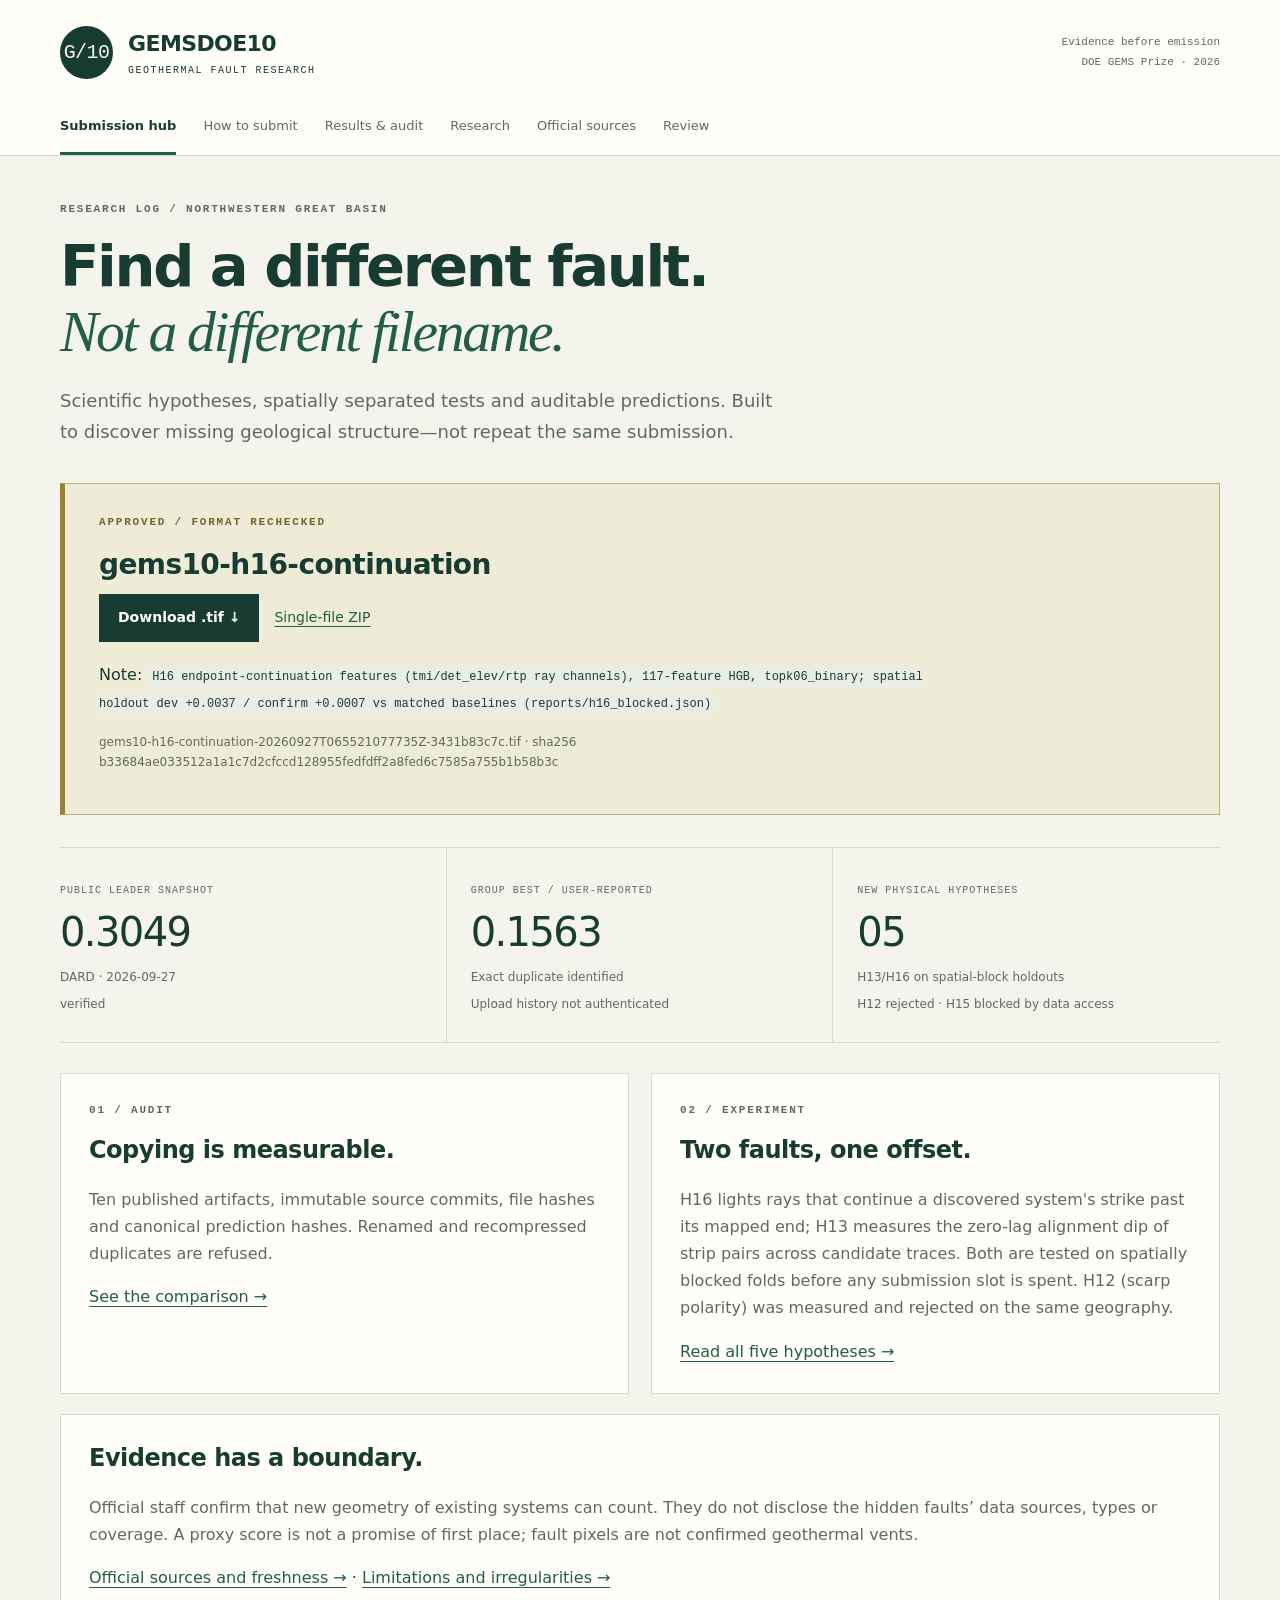
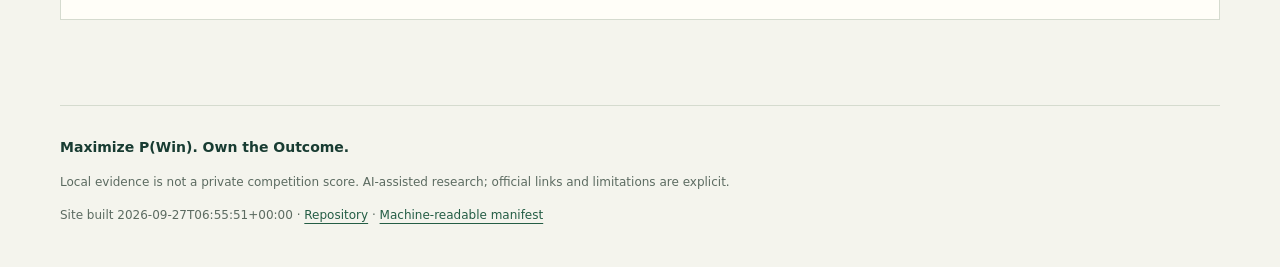
==== docs/index.html @ b846d809 "Session 2: H13/H16 spatial-validation engines, H16 ELIGIBLE, bound release artifact Answers the recu" ====
<!doctype html>
<html lang="en"><head><meta charset="utf-8"><meta name="viewport" content="width=device-width,initial-scale=1">
<meta name="description" content="Evidence-first geological fault discovery: audited predictions, spatial validation and safe submission downloads.">
<title>Submission hub · GEMSDOE10</title><link rel="stylesheet" href="assets/style.css"></head>
<body><a class="skip" href="#main">Skip to content</a><header><div class="wrap masthead"><a class="brand" href="index.html"><span class="mark">G/10</span><span>GEMSDOE10<small>GEOTHERMAL FAULT RESEARCH</small></span></a><span class="edition">Evidence before emission<br>DOE GEMS Prize · 2026</span></div><nav class="wrap"><a href="index.html" aria-current=page>Submission hub</a><a href="executive_summary.html" >How to submit</a><a href="results.html" >Results & audit</a><a href="hypotheses.html" >Research</a><a href="sources.html" >Official sources</a><a href="verification.html" >Review</a></nav></header>
<main id="main" class="wrap"><div class="intro"><span class="eyebrow">RESEARCH LOG / NORTHWESTERN GREAT BASIN</span><h1>Find a different fault.<br><em>Not a different filename.</em></h1><p>Scientific hypotheses, spatially separated tests and auditable predictions. Built to discover missing geological structure—not repeat the same submission.</p></div><section class="release"><span class="eyebrow">APPROVED / FORMAT RECHECKED</span><h2>gems10-h16-continuation</h2><a class="button" href="downloads/gems10-h16-continuation-20260927T065521077735Z-3431b83c7c.tif" download>Download .tif ↓</a><a class="text-link" href="downloads/gems10-h16-continuation-20260927T065521077735Z-3431b83c7c.zip" download>Single-file ZIP</a><p>Note: <code>H16 endpoint-continuation features (tmi/det_elev/rtp ray channels), 117-feature HGB, topk06_binary; spatial holdout dev +0.0037 / confirm +0.0007 vs matched baselines (reports/h16_blocked.json)</code></p><p class="fine">gems10-h16-continuation-20260927T065521077735Z-3431b83c7c.tif · sha256 b33684ae033512a1a1c7d2cfccd128955fedfdff2a8fed6c7585a755b1b58b3c</p></section><div class="stats"><div><span>PUBLIC LEADER SNAPSHOT</span><strong>0.3049</strong><small>DARD · 2026-09-27<br>verified</small></div><div><span>GROUP BEST / USER-REPORTED</span><strong>0.1563</strong><small>Exact duplicate identified<br>Upload history not authenticated</small></div><div><span>NEW PHYSICAL HYPOTHESES</span><strong>05</strong><small>H13/H16 on spatial-block holdouts<br>H12 rejected · H15 blocked by data access</small></div></div><div class="grid"><section class="card"><span class="eyebrow">01 / AUDIT</span><h2>Copying is measurable.</h2><p>Ten published artifacts, immutable source commits, file hashes and canonical prediction hashes. Renamed and recompressed duplicates are refused.</p><a href="results.html">See the comparison →</a></section><section class="card"><span class="eyebrow">02 / EXPERIMENT</span><h2>Two faults, one offset.</h2><p>H16 lights rays that continue a discovered system's strike past its mapped end; H13 measures the zero-lag alignment dip of strip pairs across candidate traces. Both are tested on spatially blocked folds before any submission slot is spent. H12 (scarp polarity) was measured and rejected on the same geography.</p><a href="hypotheses.html">Read all five hypotheses →</a></section></div><section class="card"><h2>Evidence has a boundary.</h2><p>Official staff confirm that new geometry of existing systems can count. They do not disclose the hidden faults’ data sources, types or coverage. A proxy score is not a promise of first place; fault pixels are not confirmed geothermal vents.</p><a href="sources.html">Official sources and freshness →</a> · <a href="verification.html">Limitations and irregularities →</a></section></main><footer class="wrap"><b>Maximize P(Win). Own the Outcome.</b><p>Local evidence is not a private competition score. AI-assisted research; official links and limitations are explicit.</p><p>Site built 2026-09-27T06:55:51+00:00 · <a href="https://github.com/buffedlizard55-lab/GEMSDOE10">Repository</a> · <a href="data/site.json">Machine-readable manifest</a></p></footer></body></html>
---- docs/assets/style.css ----
:root{--paper:#f4f4ed;--ink:#183c32;--muted:#5c6b61;--line:#d5dbcf;--green:#245d45;--yellow:#eadc95;--white:#fffef8;--mono:ui-monospace,SFMono-Regular,Consolas,monospace}*{box-sizing:border-box}body{margin:0;color:var(--ink);background:var(--paper);font:16px/1.7 system-ui,-apple-system,BlinkMacSystemFont,"Segoe UI",sans-serif}a{color:var(--green);text-underline-offset:4px}a:hover{color:#071f16}a:focus-visible{outline:3px solid #a0641a;outline-offset:4px}.wrap{width:min(1160px,calc(100% - 64px));margin:auto}header{border-bottom:1px solid var(--line);background:var(--white)}.masthead{display:flex;justify-content:space-between;align-items:center;padding:25px 0}.brand{display:flex;align-items:center;gap:15px;color:var(--ink);text-decoration:none;font-size:22px;font-weight:750;letter-spacing:-.6px}.brand small{display:block;font:10px/1.8 var(--mono);letter-spacing:1.5px}.mark{display:grid;place-items:center;width:53px;height:53px;background:var(--ink);color:var(--paper);font:20px var(--mono);border-radius:50%}.edition{text-align:right;color:var(--muted);font:11px/1.8 var(--mono)}nav{display:flex;flex-wrap:wrap;gap:27px}nav a{padding:10px 0 15px;text-decoration:none;color:var(--muted);font-size:13px;border-bottom:3px solid transparent}nav a[aria-current]{color:var(--ink);border-color:var(--green);font-weight:700}main{padding:45px 0 65px}.intro{max-width:850px;margin-bottom:36px}.eyebrow{display:block;font:11px/1.6 var(--mono);font-weight:600;letter-spacing:1.8px;color:var(--muted);margin-bottom:15px}h1{font-size:clamp(34px,4.5vw,58px);line-height:1.13;letter-spacing:-2.3px;font-weight:650;margin:12px 0 22px}h1 em{font-family:Georgia,serif;font-weight:400;color:var(--green)}.intro>p{font-size:18px;color:var(--muted);max-width:720px}.release{position:relative;border:1px solid #b3b47e;border-left:5px solid #9e8030;background:#eeecd6;padding:30px 34px;margin:24px 0 32px}.release .eyebrow{color:#74632d}.release h2{font-size:28px;letter-spacing:-.6px;margin:8px 0}.release p{max-width:840px}.button{display:inline-flex;gap:30px;align-items:center;background:var(--ink);color:white;padding:12px 19px;font-size:14px;font-weight:600;text-decoration:none}.button:hover{background:#2c5c48;color:#fff}.text-link{margin:15px;display:inline-block;font-size:14px}.fine{font-size:12px;color:var(--muted)}.stats{display:grid;grid-template-columns:repeat(3,1fr);border-block:1px solid var(--line);margin:30px 0}.stats>div{padding:26px 24px;border-right:1px solid var(--line)}.stats>div:first-child{padding-left:0}.stats>div:last-child{border:0}.stats span{font:10px var(--mono);letter-spacing:1px;color:var(--muted)}.stats strong{display:block;font-size:40px;line-height:1.5;font-weight:500;letter-spacing:-1.6px}.stats small{font-size:12px;color:var(--muted)}.grid{display:grid;grid-template-columns:1fr 1fr;gap:22px}.card{padding:28px;background:var(--white);border:1px solid var(--line);margin:20px 0}.grid .card{margin:0}h2{font-size:24px;line-height:1.3;letter-spacing:-.5px;margin-top:0}h3{font-size:19px;margin-top:28px}.card p{color:var(--muted)}article{background:var(--white);border:1px solid var(--line);padding:35px;margin-top:24px;min-width:0}article h1{font-size:34px;letter-spacing:-1px}article h2{margin-top:35px}article p,article li{max-width:1000px}article table{font-size:13px}table{border-collapse:collapse;width:100%;margin:22px 0;font-size:13px}th,td{padding:13px 15px;text-align:left;border-bottom:1px solid var(--line);vertical-align:top}th{font:11px/1.5 var(--mono);text-transform:uppercase;letter-spacing:.7px;background:#e9ede3}tr:nth-child(even){background:#f6f7f0}.table-scroll{max-width:100%;overflow-x:auto}article:has(table){overflow-x:auto}article table{min-width:760px}code{font:12px/1.6 var(--mono);background:#e9ede5;padding:3px 5px;overflow-wrap:anywhere}pre{background:#e9ede5;padding:20px;overflow-x:auto}pre code{background:none;padding:0}blockquote{margin-left:0;padding:1px 22px;border-left:3px solid #bcac69;color:var(--muted)}.warning{font-size:12px;color:#86631d!important;overflow-wrap:anywhere}footer{border-top:1px solid var(--line);padding:30px 0;font-size:12px;color:var(--muted)}footer b{color:var(--ink);font-size:14px}.skip{position:absolute;top:-60px;background:white;padding:10px;z-index:5}.skip:focus{top:0}li{margin:8px 0}p{overflow-wrap:anywhere}@media(max-width:720px){.wrap{width:calc(100% - 32px)}.edition{display:none}.masthead{padding:20px 0}nav{gap:15px}nav a{font-size:12px;padding-bottom:10px}main{padding-top:30px}h1{letter-spacing:-1.2px}.release{padding:22px}.grid{grid-template-columns:1fr}.stats{grid-template-columns:1fr}.stats>div,.stats>div:first-child{padding:15px 0;border-right:0;border-bottom:1px solid var(--line)}.stats strong{font-size:32px}.card,article{padding:22px}article h1{font-size:28px}article table{min-width:700px}.text-link{margin-left:0}.button{gap:12px}}
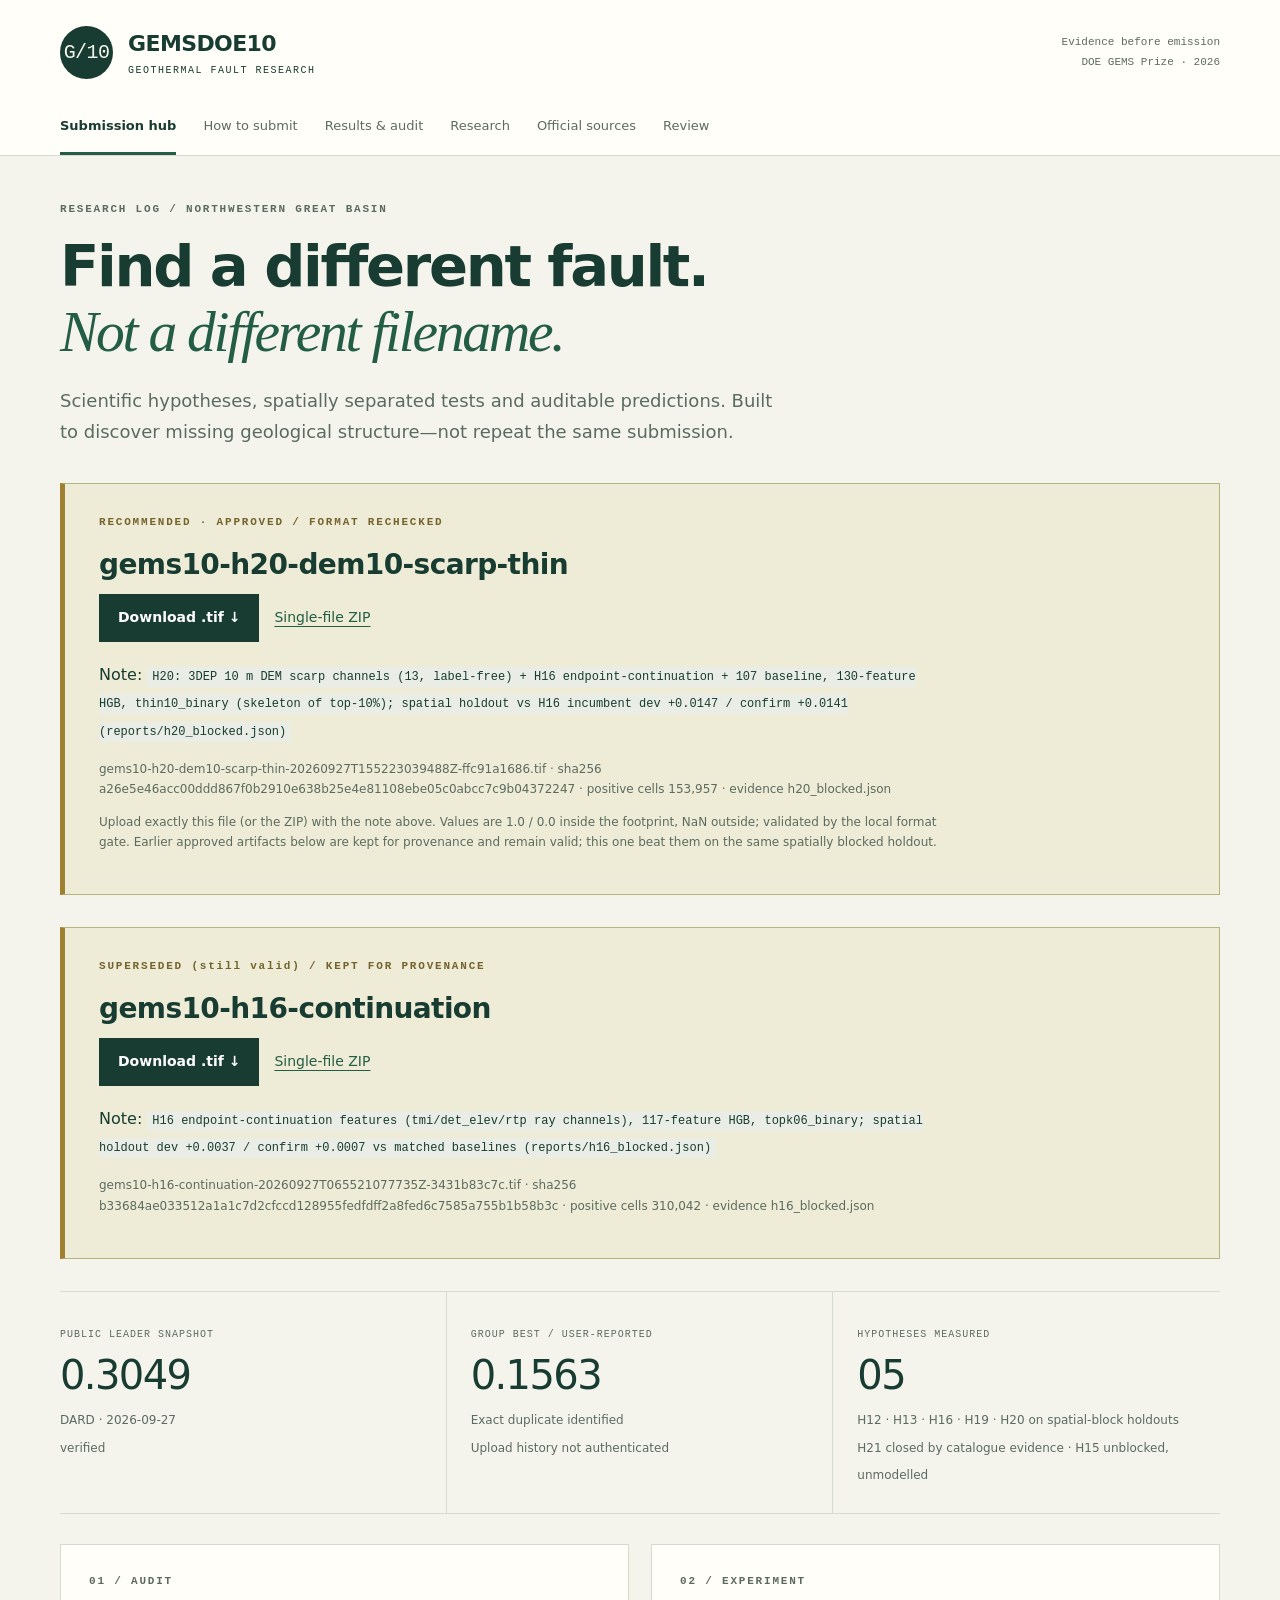
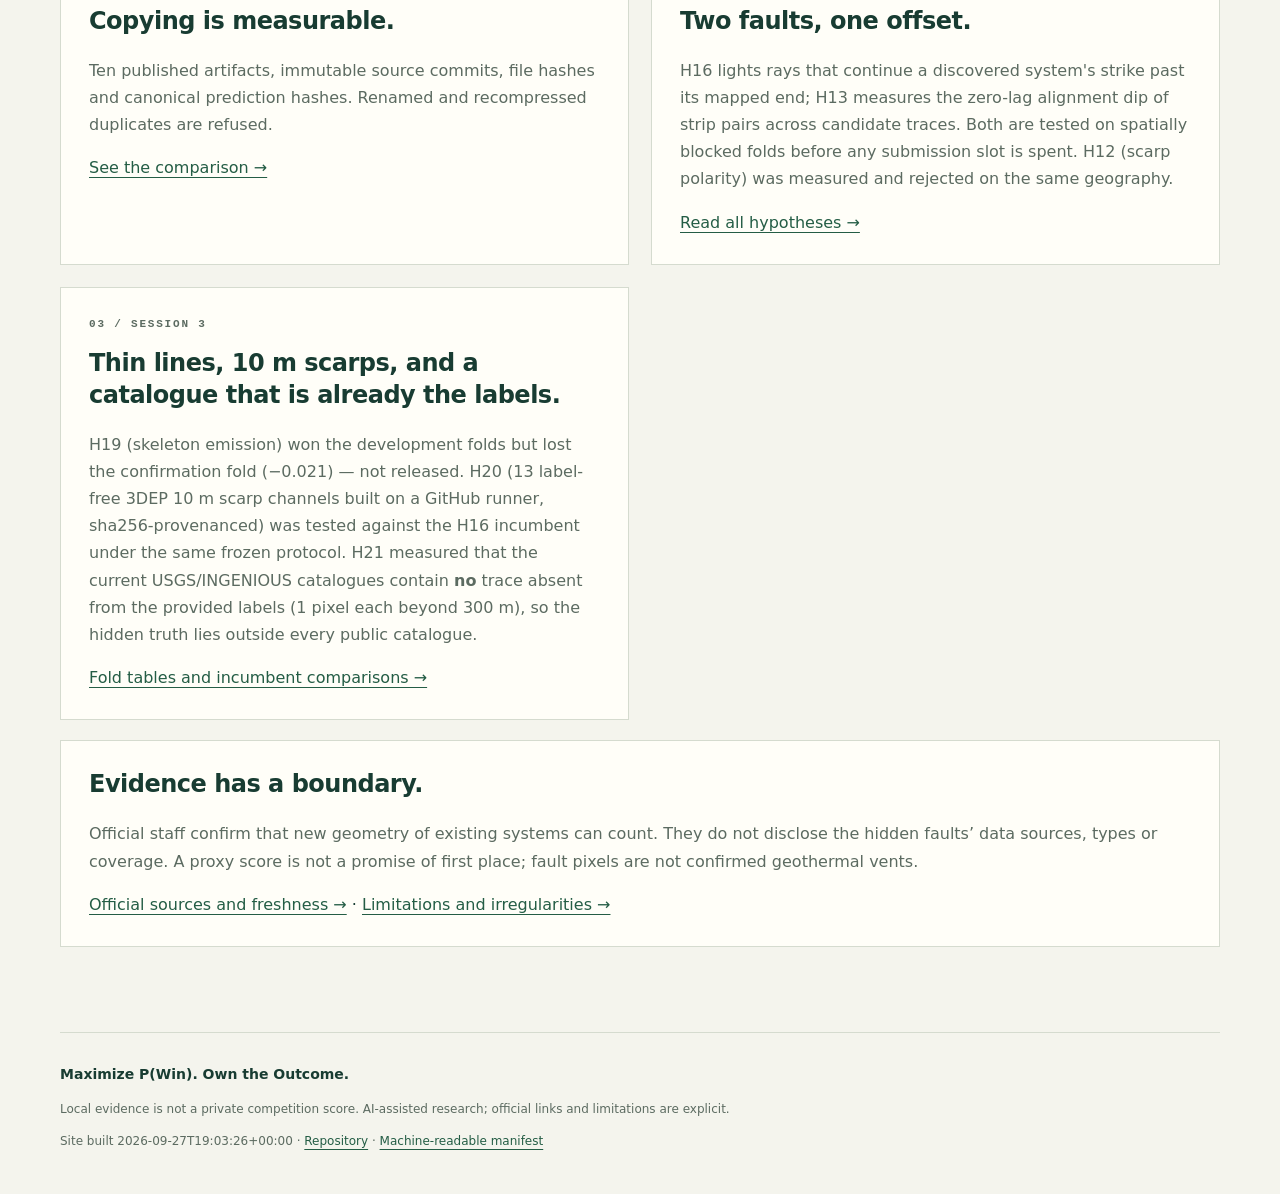
==== commit 3d316b38: "Session 3: H19 not eligible (exact reproduction), H21 negative, H20 3DEP-10m ELIGIBLE and released (" ====
--- a/docs/index.html
+++ b/docs/index.html
@@ -3,4 +3,4 @@
 <meta name="description" content="Evidence-first geological fault discovery: audited predictions, spatial validation and safe submission downloads.">
 <title>Submission hub · GEMSDOE10</title><link rel="stylesheet" href="assets/style.css"></head>
 <body><a class="skip" href="#main">Skip to content</a><header><div class="wrap masthead"><a class="brand" href="index.html"><span class="mark">G/10</span><span>GEMSDOE10<small>GEOTHERMAL FAULT RESEARCH</small></span></a><span class="edition">Evidence before emission<br>DOE GEMS Prize · 2026</span></div><nav class="wrap"><a href="index.html" aria-current=page>Submission hub</a><a href="executive_summary.html" >How to submit</a><a href="results.html" >Results & audit</a><a href="hypotheses.html" >Research</a><a href="sources.html" >Official sources</a><a href="verification.html" >Review</a></nav></header>
-<main id="main" class="wrap"><div class="intro"><span class="eyebrow">RESEARCH LOG / NORTHWESTERN GREAT BASIN</span><h1>Find a different fault.<br><em>Not a different filename.</em></h1><p>Scientific hypotheses, spatially separated tests and auditable predictions. Built to discover missing geological structure—not repeat the same submission.</p></div><section class="release"><span class="eyebrow">APPROVED / FORMAT RECHECKED</span><h2>gems10-h16-continuation</h2><a class="button" href="downloads/gems10-h16-continuation-20260927T065521077735Z-3431b83c7c.tif" download>Download .tif ↓</a><a class="text-link" href="downloads/gems10-h16-continuation-20260927T065521077735Z-3431b83c7c.zip" download>Single-file ZIP</a><p>Note: <code>H16 endpoint-continuation features (tmi/det_elev/rtp ray channels), 117-feature HGB, topk06_binary; spatial holdout dev +0.0037 / confirm +0.0007 vs matched baselines (reports/h16_blocked.json)</code></p><p class="fine">gems10-h16-continuation-20260927T065521077735Z-3431b83c7c.tif · sha256 b33684ae033512a1a1c7d2cfccd128955fedfdff2a8fed6c7585a755b1b58b3c</p></section><div class="stats"><div><span>PUBLIC LEADER SNAPSHOT</span><strong>0.3049</strong><small>DARD · 2026-09-27<br>verified</small></div><div><span>GROUP BEST / USER-REPORTED</span><strong>0.1563</strong><small>Exact duplicate identified<br>Upload history not authenticated</small></div><div><span>NEW PHYSICAL HYPOTHESES</span><strong>05</strong><small>H13/H16 on spatial-block holdouts<br>H12 rejected · H15 blocked by data access</small></div></div><div class="grid"><section class="card"><span class="eyebrow">01 / AUDIT</span><h2>Copying is measurable.</h2><p>Ten published artifacts, immutable source commits, file hashes and canonical prediction hashes. Renamed and recompressed duplicates are refused.</p><a href="results.html">See the comparison →</a></section><section class="card"><span class="eyebrow">02 / EXPERIMENT</span><h2>Two faults, one offset.</h2><p>H16 lights rays that continue a discovered system's strike past its mapped end; H13 measures the zero-lag alignment dip of strip pairs across candidate traces. Both are tested on spatially blocked folds before any submission slot is spent. H12 (scarp polarity) was measured and rejected on the same geography.</p><a href="hypotheses.html">Read all five hypotheses →</a></section></div><section class="card"><h2>Evidence has a boundary.</h2><p>Official staff confirm that new geometry of existing systems can count. They do not disclose the hidden faults’ data sources, types or coverage. A proxy score is not a promise of first place; fault pixels are not confirmed geothermal vents.</p><a href="sources.html">Official sources and freshness →</a> · <a href="verification.html">Limitations and irregularities →</a></section></main><footer class="wrap"><b>Maximize P(Win). Own the Outcome.</b><p>Local evidence is not a private competition score. AI-assisted research; official links and limitations are explicit.</p><p>Site built 2026-09-27T06:55:51+00:00 · <a href="https://github.com/buffedlizard55-lab/GEMSDOE10">Repository</a> · <a href="data/site.json">Machine-readable manifest</a></p></footer></body></html>+<main id="main" class="wrap"><div class="intro"><span class="eyebrow">RESEARCH LOG / NORTHWESTERN GREAT BASIN</span><h1>Find a different fault.<br><em>Not a different filename.</em></h1><p>Scientific hypotheses, spatially separated tests and auditable predictions. Built to discover missing geological structure—not repeat the same submission.</p></div><section class="release"><span class="eyebrow">RECOMMENDED · APPROVED / FORMAT RECHECKED</span><h2>gems10-h20-dem10-scarp-thin</h2><a class="button" href="downloads/gems10-h20-dem10-scarp-thin-20260927T155223039488Z-ffc91a1686.tif" download>Download .tif ↓</a><a class="text-link" href="downloads/gems10-h20-dem10-scarp-thin-20260927T155223039488Z-ffc91a1686.zip" download>Single-file ZIP</a><p>Note: <code>H20: 3DEP 10 m DEM scarp channels (13, label-free) + H16 endpoint-continuation + 107 baseline, 130-feature HGB, thin10_binary (skeleton of top-10%); spatial holdout vs H16 incumbent dev +0.0147 / confirm +0.0141 (reports/h20_blocked.json)</code></p><p class="fine">gems10-h20-dem10-scarp-thin-20260927T155223039488Z-ffc91a1686.tif · sha256 a26e5e46acc00ddd867f0b2910e638b25e4e81108ebe05c0abcc7c9b04372247 · positive cells 153,957 · evidence h20_blocked.json</p><p class="fine">Upload exactly this file (or the ZIP) with the note above. Values are 1.0 / 0.0 inside the footprint, NaN outside; validated by the local format gate. Earlier approved artifacts below are kept for provenance and remain valid; this one beat them on the same spatially blocked holdout.</p></section><section class="release"><span class="eyebrow">SUPERSEDED (still valid) / KEPT FOR PROVENANCE</span><h2>gems10-h16-continuation</h2><a class="button" href="downloads/gems10-h16-continuation-20260927T065521077735Z-3431b83c7c.tif" download>Download .tif ↓</a><a class="text-link" href="downloads/gems10-h16-continuation-20260927T065521077735Z-3431b83c7c.zip" download>Single-file ZIP</a><p>Note: <code>H16 endpoint-continuation features (tmi/det_elev/rtp ray channels), 117-feature HGB, topk06_binary; spatial holdout dev +0.0037 / confirm +0.0007 vs matched baselines (reports/h16_blocked.json)</code></p><p class="fine">gems10-h16-continuation-20260927T065521077735Z-3431b83c7c.tif · sha256 b33684ae033512a1a1c7d2cfccd128955fedfdff2a8fed6c7585a755b1b58b3c · positive cells 310,042 · evidence h16_blocked.json</p></section><div class="stats"><div><span>PUBLIC LEADER SNAPSHOT</span><strong>0.3049</strong><small>DARD · 2026-09-27<br>verified</small></div><div><span>GROUP BEST / USER-REPORTED</span><strong>0.1563</strong><small>Exact duplicate identified<br>Upload history not authenticated</small></div><div><span>HYPOTHESES MEASURED</span><strong>05</strong><small>H12 · H13 · H16 · H19 · H20 on spatial-block holdouts<br>H21 closed by catalogue evidence · H15 unblocked, unmodelled</small></div></div><div class="grid"><section class="card"><span class="eyebrow">01 / AUDIT</span><h2>Copying is measurable.</h2><p>Ten published artifacts, immutable source commits, file hashes and canonical prediction hashes. Renamed and recompressed duplicates are refused.</p><a href="results.html">See the comparison →</a></section><section class="card"><span class="eyebrow">02 / EXPERIMENT</span><h2>Two faults, one offset.</h2><p>H16 lights rays that continue a discovered system's strike past its mapped end; H13 measures the zero-lag alignment dip of strip pairs across candidate traces. Both are tested on spatially blocked folds before any submission slot is spent. H12 (scarp polarity) was measured and rejected on the same geography.</p><a href="hypotheses.html">Read all hypotheses →</a></section><section class="card"><span class="eyebrow">03 / SESSION 3</span><h2>Thin lines, 10 m scarps, and a catalogue that is already the labels.</h2><p>H19 (skeleton emission) won the development folds but lost the confirmation fold (−0.021) — not released. H20 (13 label-free 3DEP 10 m scarp channels built on a GitHub runner, sha256-provenanced) was tested against the H16 incumbent under the same frozen protocol. H21 measured that the current USGS/INGENIOUS catalogues contain <b>no</b> trace absent from the provided labels (1 pixel each beyond 300 m), so the hidden truth lies outside every public catalogue.</p><a href="results.html">Fold tables and incumbent comparisons →</a></section></div><section class="card"><h2>Evidence has a boundary.</h2><p>Official staff confirm that new geometry of existing systems can count. They do not disclose the hidden faults’ data sources, types or coverage. A proxy score is not a promise of first place; fault pixels are not confirmed geothermal vents.</p><a href="sources.html">Official sources and freshness →</a> · <a href="verification.html">Limitations and irregularities →</a></section></main><footer class="wrap"><b>Maximize P(Win). Own the Outcome.</b><p>Local evidence is not a private competition score. AI-assisted research; official links and limitations are explicit.</p><p>Site built 2026-09-27T19:03:26+00:00 · <a href="https://github.com/buffedlizard55-lab/GEMSDOE10">Repository</a> · <a href="data/site.json">Machine-readable manifest</a></p></footer></body></html>
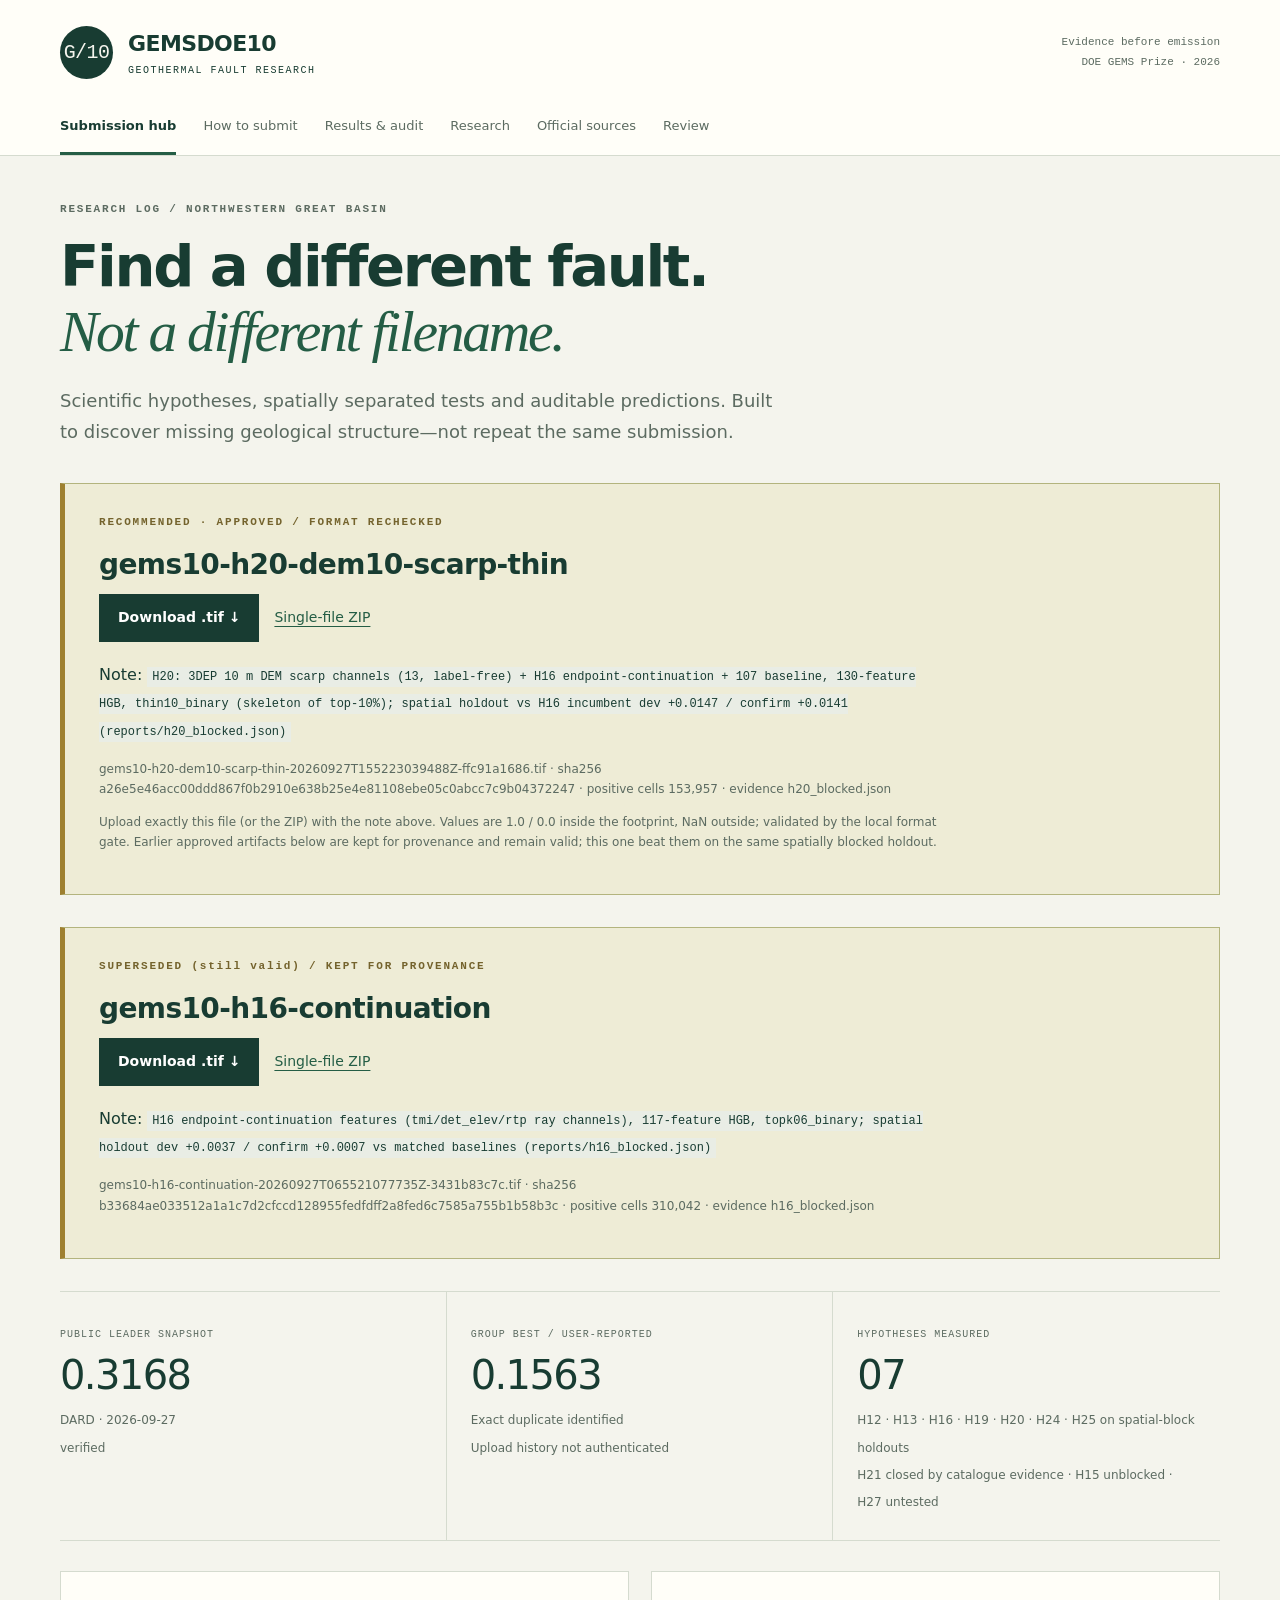
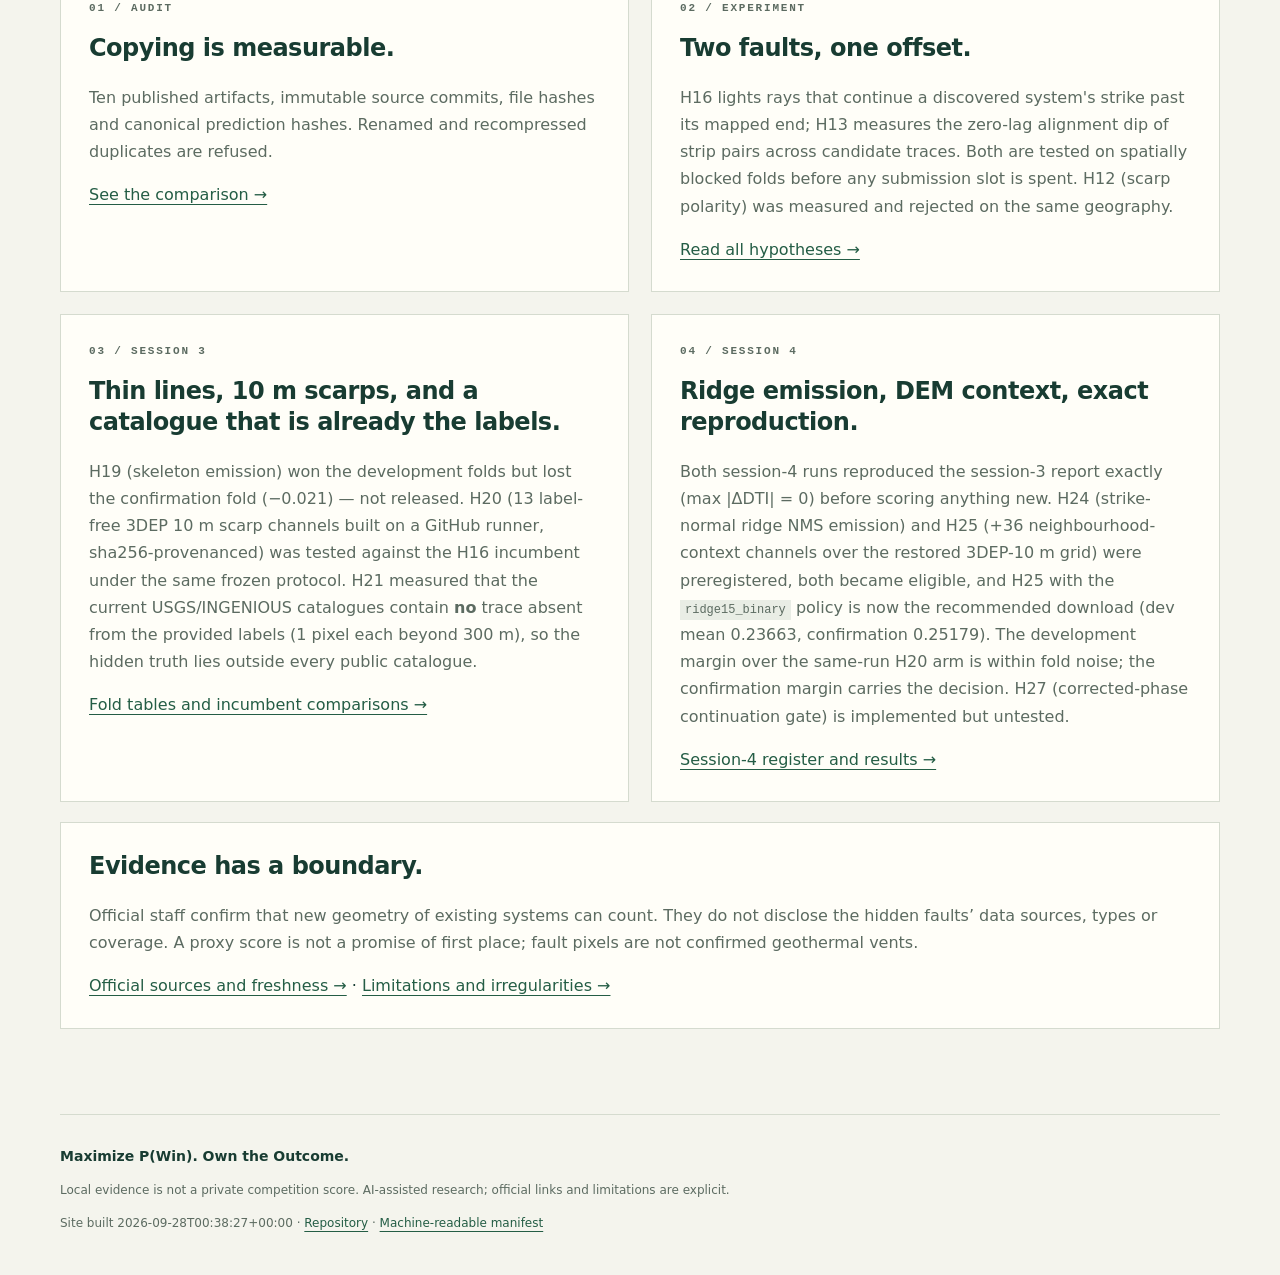
==== commit fd35400a: "Session 4 results + release: H24/H25 eligible, H25 artifact (ridge15, dev 0.23663 / conf 0.25179), r" ====
--- a/docs/index.html
+++ b/docs/index.html
@@ -3,4 +3,4 @@
 <meta name="description" content="Evidence-first geological fault discovery: audited predictions, spatial validation and safe submission downloads.">
 <title>Submission hub · GEMSDOE10</title><link rel="stylesheet" href="assets/style.css"></head>
 <body><a class="skip" href="#main">Skip to content</a><header><div class="wrap masthead"><a class="brand" href="index.html"><span class="mark">G/10</span><span>GEMSDOE10<small>GEOTHERMAL FAULT RESEARCH</small></span></a><span class="edition">Evidence before emission<br>DOE GEMS Prize · 2026</span></div><nav class="wrap"><a href="index.html" aria-current=page>Submission hub</a><a href="executive_summary.html" >How to submit</a><a href="results.html" >Results & audit</a><a href="hypotheses.html" >Research</a><a href="sources.html" >Official sources</a><a href="verification.html" >Review</a></nav></header>
-<main id="main" class="wrap"><div class="intro"><span class="eyebrow">RESEARCH LOG / NORTHWESTERN GREAT BASIN</span><h1>Find a different fault.<br><em>Not a different filename.</em></h1><p>Scientific hypotheses, spatially separated tests and auditable predictions. Built to discover missing geological structure—not repeat the same submission.</p></div><section class="release"><span class="eyebrow">RECOMMENDED · APPROVED / FORMAT RECHECKED</span><h2>gems10-h20-dem10-scarp-thin</h2><a class="button" href="downloads/gems10-h20-dem10-scarp-thin-20260927T155223039488Z-ffc91a1686.tif" download>Download .tif ↓</a><a class="text-link" href="downloads/gems10-h20-dem10-scarp-thin-20260927T155223039488Z-ffc91a1686.zip" download>Single-file ZIP</a><p>Note: <code>H20: 3DEP 10 m DEM scarp channels (13, label-free) + H16 endpoint-continuation + 107 baseline, 130-feature HGB, thin10_binary (skeleton of top-10%); spatial holdout vs H16 incumbent dev +0.0147 / confirm +0.0141 (reports/h20_blocked.json)</code></p><p class="fine">gems10-h20-dem10-scarp-thin-20260927T155223039488Z-ffc91a1686.tif · sha256 a26e5e46acc00ddd867f0b2910e638b25e4e81108ebe05c0abcc7c9b04372247 · positive cells 153,957 · evidence h20_blocked.json</p><p class="fine">Upload exactly this file (or the ZIP) with the note above. Values are 1.0 / 0.0 inside the footprint, NaN outside; validated by the local format gate. Earlier approved artifacts below are kept for provenance and remain valid; this one beat them on the same spatially blocked holdout.</p></section><section class="release"><span class="eyebrow">SUPERSEDED (still valid) / KEPT FOR PROVENANCE</span><h2>gems10-h16-continuation</h2><a class="button" href="downloads/gems10-h16-continuation-20260927T065521077735Z-3431b83c7c.tif" download>Download .tif ↓</a><a class="text-link" href="downloads/gems10-h16-continuation-20260927T065521077735Z-3431b83c7c.zip" download>Single-file ZIP</a><p>Note: <code>H16 endpoint-continuation features (tmi/det_elev/rtp ray channels), 117-feature HGB, topk06_binary; spatial holdout dev +0.0037 / confirm +0.0007 vs matched baselines (reports/h16_blocked.json)</code></p><p class="fine">gems10-h16-continuation-20260927T065521077735Z-3431b83c7c.tif · sha256 b33684ae033512a1a1c7d2cfccd128955fedfdff2a8fed6c7585a755b1b58b3c · positive cells 310,042 · evidence h16_blocked.json</p></section><div class="stats"><div><span>PUBLIC LEADER SNAPSHOT</span><strong>0.3049</strong><small>DARD · 2026-09-27<br>verified</small></div><div><span>GROUP BEST / USER-REPORTED</span><strong>0.1563</strong><small>Exact duplicate identified<br>Upload history not authenticated</small></div><div><span>HYPOTHESES MEASURED</span><strong>05</strong><small>H12 · H13 · H16 · H19 · H20 on spatial-block holdouts<br>H21 closed by catalogue evidence · H15 unblocked, unmodelled</small></div></div><div class="grid"><section class="card"><span class="eyebrow">01 / AUDIT</span><h2>Copying is measurable.</h2><p>Ten published artifacts, immutable source commits, file hashes and canonical prediction hashes. Renamed and recompressed duplicates are refused.</p><a href="results.html">See the comparison →</a></section><section class="card"><span class="eyebrow">02 / EXPERIMENT</span><h2>Two faults, one offset.</h2><p>H16 lights rays that continue a discovered system's strike past its mapped end; H13 measures the zero-lag alignment dip of strip pairs across candidate traces. Both are tested on spatially blocked folds before any submission slot is spent. H12 (scarp polarity) was measured and rejected on the same geography.</p><a href="hypotheses.html">Read all hypotheses →</a></section><section class="card"><span class="eyebrow">03 / SESSION 3</span><h2>Thin lines, 10 m scarps, and a catalogue that is already the labels.</h2><p>H19 (skeleton emission) won the development folds but lost the confirmation fold (−0.021) — not released. H20 (13 label-free 3DEP 10 m scarp channels built on a GitHub runner, sha256-provenanced) was tested against the H16 incumbent under the same frozen protocol. H21 measured that the current USGS/INGENIOUS catalogues contain <b>no</b> trace absent from the provided labels (1 pixel each beyond 300 m), so the hidden truth lies outside every public catalogue.</p><a href="results.html">Fold tables and incumbent comparisons →</a></section></div><section class="card"><h2>Evidence has a boundary.</h2><p>Official staff confirm that new geometry of existing systems can count. They do not disclose the hidden faults’ data sources, types or coverage. A proxy score is not a promise of first place; fault pixels are not confirmed geothermal vents.</p><a href="sources.html">Official sources and freshness →</a> · <a href="verification.html">Limitations and irregularities →</a></section></main><footer class="wrap"><b>Maximize P(Win). Own the Outcome.</b><p>Local evidence is not a private competition score. AI-assisted research; official links and limitations are explicit.</p><p>Site built 2026-09-27T19:03:26+00:00 · <a href="https://github.com/buffedlizard55-lab/GEMSDOE10">Repository</a> · <a href="data/site.json">Machine-readable manifest</a></p></footer></body></html>+<main id="main" class="wrap"><div class="intro"><span class="eyebrow">RESEARCH LOG / NORTHWESTERN GREAT BASIN</span><h1>Find a different fault.<br><em>Not a different filename.</em></h1><p>Scientific hypotheses, spatially separated tests and auditable predictions. Built to discover missing geological structure—not repeat the same submission.</p></div><section class="release"><span class="eyebrow">RECOMMENDED · APPROVED / FORMAT RECHECKED</span><h2>gems10-h20-dem10-scarp-thin</h2><a class="button" href="downloads/gems10-h20-dem10-scarp-thin-20260927T155223039488Z-ffc91a1686.tif" download>Download .tif ↓</a><a class="text-link" href="downloads/gems10-h20-dem10-scarp-thin-20260927T155223039488Z-ffc91a1686.zip" download>Single-file ZIP</a><p>Note: <code>H20: 3DEP 10 m DEM scarp channels (13, label-free) + H16 endpoint-continuation + 107 baseline, 130-feature HGB, thin10_binary (skeleton of top-10%); spatial holdout vs H16 incumbent dev +0.0147 / confirm +0.0141 (reports/h20_blocked.json)</code></p><p class="fine">gems10-h20-dem10-scarp-thin-20260927T155223039488Z-ffc91a1686.tif · sha256 a26e5e46acc00ddd867f0b2910e638b25e4e81108ebe05c0abcc7c9b04372247 · positive cells 153,957 · evidence h20_blocked.json</p><p class="fine">Upload exactly this file (or the ZIP) with the note above. Values are 1.0 / 0.0 inside the footprint, NaN outside; validated by the local format gate. Earlier approved artifacts below are kept for provenance and remain valid; this one beat them on the same spatially blocked holdout.</p></section><section class="release"><span class="eyebrow">SUPERSEDED (still valid) / KEPT FOR PROVENANCE</span><h2>gems10-h16-continuation</h2><a class="button" href="downloads/gems10-h16-continuation-20260927T065521077735Z-3431b83c7c.tif" download>Download .tif ↓</a><a class="text-link" href="downloads/gems10-h16-continuation-20260927T065521077735Z-3431b83c7c.zip" download>Single-file ZIP</a><p>Note: <code>H16 endpoint-continuation features (tmi/det_elev/rtp ray channels), 117-feature HGB, topk06_binary; spatial holdout dev +0.0037 / confirm +0.0007 vs matched baselines (reports/h16_blocked.json)</code></p><p class="fine">gems10-h16-continuation-20260927T065521077735Z-3431b83c7c.tif · sha256 b33684ae033512a1a1c7d2cfccd128955fedfdff2a8fed6c7585a755b1b58b3c · positive cells 310,042 · evidence h16_blocked.json</p></section><div class="stats"><div><span>PUBLIC LEADER SNAPSHOT</span><strong>0.3168</strong><small>DARD · 2026-09-27<br>verified</small></div><div><span>GROUP BEST / USER-REPORTED</span><strong>0.1563</strong><small>Exact duplicate identified<br>Upload history not authenticated</small></div><div><span>HYPOTHESES MEASURED</span><strong>07</strong><small>H12 · H13 · H16 · H19 · H20 · H24 · H25 on spatial-block holdouts<br>H21 closed by catalogue evidence · H15 unblocked · H27 untested</small></div></div><div class="grid"><section class="card"><span class="eyebrow">01 / AUDIT</span><h2>Copying is measurable.</h2><p>Ten published artifacts, immutable source commits, file hashes and canonical prediction hashes. Renamed and recompressed duplicates are refused.</p><a href="results.html">See the comparison →</a></section><section class="card"><span class="eyebrow">02 / EXPERIMENT</span><h2>Two faults, one offset.</h2><p>H16 lights rays that continue a discovered system's strike past its mapped end; H13 measures the zero-lag alignment dip of strip pairs across candidate traces. Both are tested on spatially blocked folds before any submission slot is spent. H12 (scarp polarity) was measured and rejected on the same geography.</p><a href="hypotheses.html">Read all hypotheses →</a></section><section class="card"><span class="eyebrow">03 / SESSION 3</span><h2>Thin lines, 10 m scarps, and a catalogue that is already the labels.</h2><p>H19 (skeleton emission) won the development folds but lost the confirmation fold (−0.021) — not released. H20 (13 label-free 3DEP 10 m scarp channels built on a GitHub runner, sha256-provenanced) was tested against the H16 incumbent under the same frozen protocol. H21 measured that the current USGS/INGENIOUS catalogues contain <b>no</b> trace absent from the provided labels (1 pixel each beyond 300 m), so the hidden truth lies outside every public catalogue.</p><a href="results.html">Fold tables and incumbent comparisons →</a></section><section class="card"><span class="eyebrow">04 / SESSION 4</span><h2>Ridge emission, DEM context, exact reproduction.</h2><p>Both session-4 runs reproduced the session-3 report exactly (max |ΔDTI| = 0) before scoring anything new. H24 (strike-normal ridge NMS emission) and H25 (+36 neighbourhood-context channels over the restored 3DEP-10 m grid) were preregistered, both became eligible, and H25 with the <code>ridge15_binary</code> policy is now the recommended download (dev mean 0.23663, confirmation 0.25179). The development margin over the same-run H20 arm is within fold noise; the confirmation margin carries the decision. H27 (corrected-phase continuation gate) is implemented but untested.</p><a href="hypotheses.html">Session-4 register and results →</a></section></div><section class="card"><h2>Evidence has a boundary.</h2><p>Official staff confirm that new geometry of existing systems can count. They do not disclose the hidden faults’ data sources, types or coverage. A proxy score is not a promise of first place; fault pixels are not confirmed geothermal vents.</p><a href="sources.html">Official sources and freshness →</a> · <a href="verification.html">Limitations and irregularities →</a></section></main><footer class="wrap"><b>Maximize P(Win). Own the Outcome.</b><p>Local evidence is not a private competition score. AI-assisted research; official links and limitations are explicit.</p><p>Site built 2026-09-28T00:38:27+00:00 · <a href="https://github.com/buffedlizard55-lab/GEMSDOE10">Repository</a> · <a href="data/site.json">Machine-readable manifest</a></p></footer></body></html>
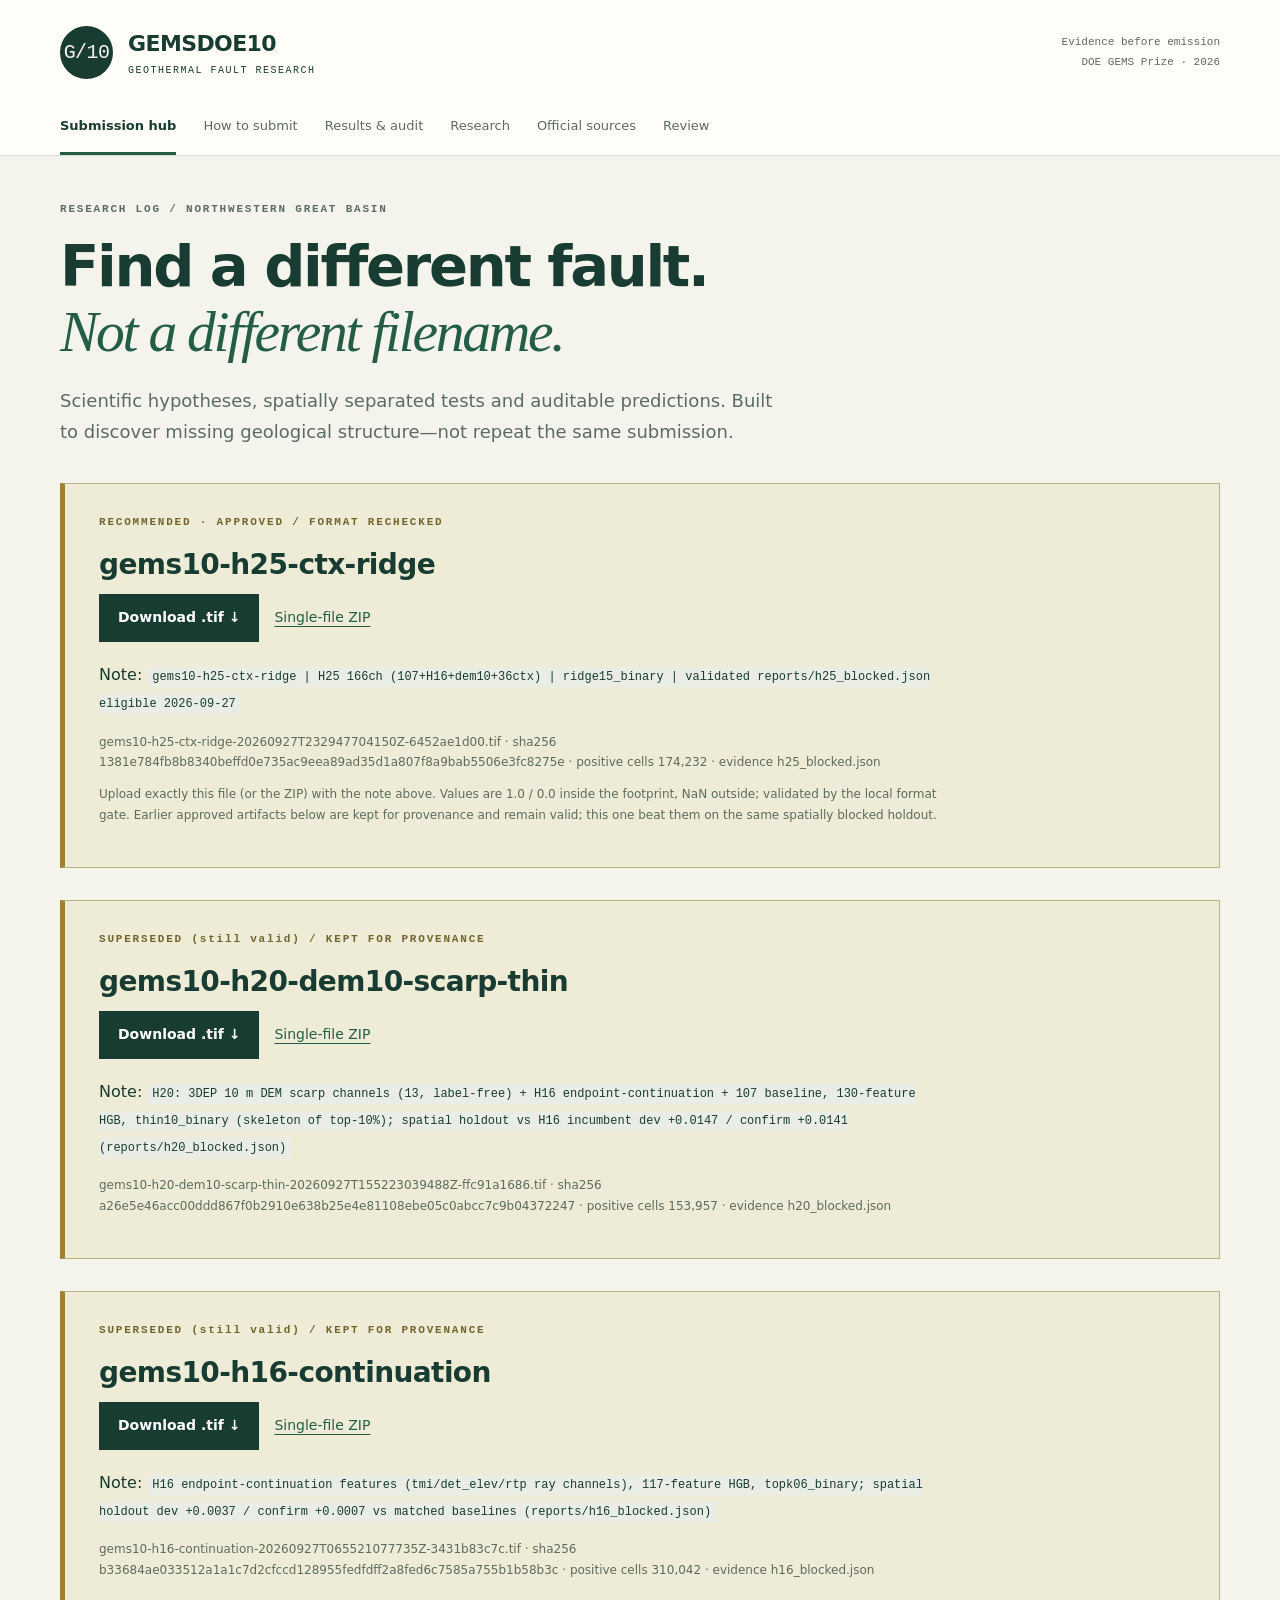
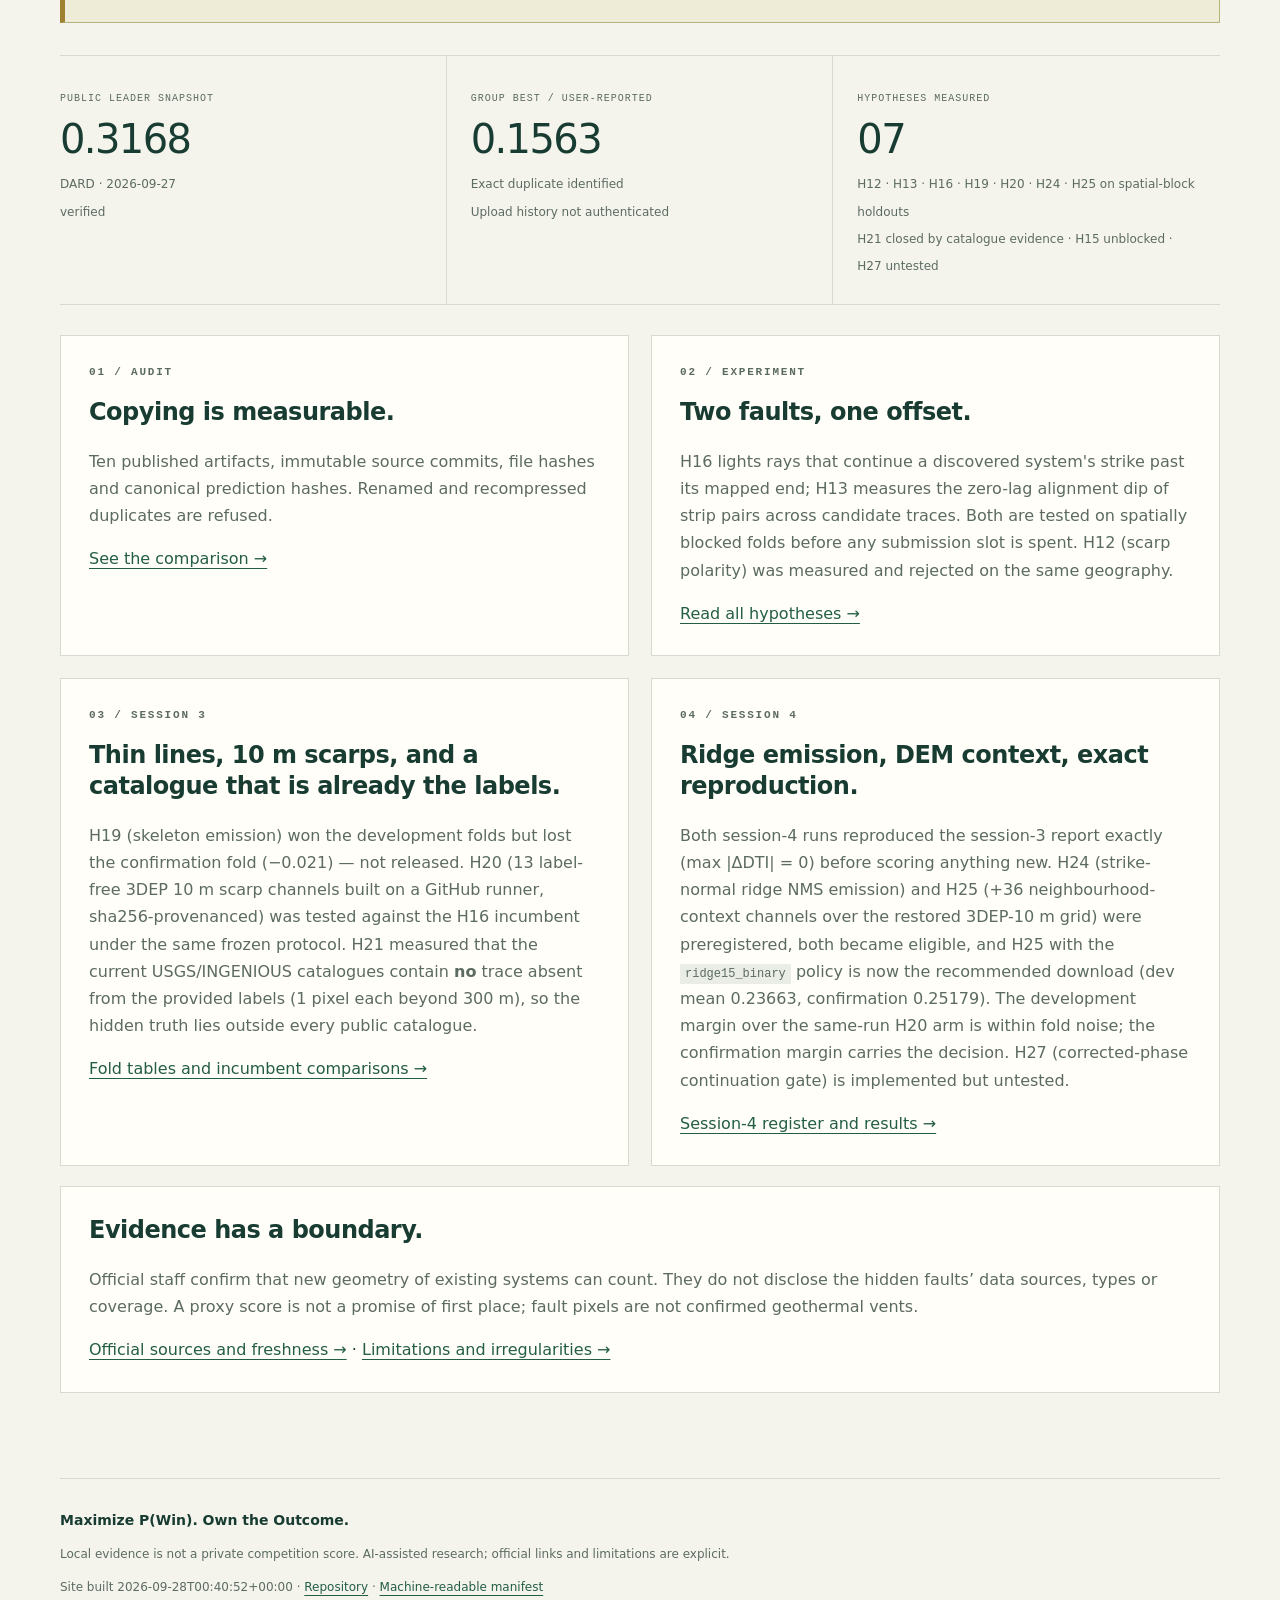
==== commit e56d72b2: "Post-recovery verification refresh: rebuild site (3 approved, 0 refused), verification_run and data " ====
--- a/docs/index.html
+++ b/docs/index.html
@@ -3,4 +3,4 @@
 <meta name="description" content="Evidence-first geological fault discovery: audited predictions, spatial validation and safe submission downloads.">
 <title>Submission hub · GEMSDOE10</title><link rel="stylesheet" href="assets/style.css"></head>
 <body><a class="skip" href="#main">Skip to content</a><header><div class="wrap masthead"><a class="brand" href="index.html"><span class="mark">G/10</span><span>GEMSDOE10<small>GEOTHERMAL FAULT RESEARCH</small></span></a><span class="edition">Evidence before emission<br>DOE GEMS Prize · 2026</span></div><nav class="wrap"><a href="index.html" aria-current=page>Submission hub</a><a href="executive_summary.html" >How to submit</a><a href="results.html" >Results & audit</a><a href="hypotheses.html" >Research</a><a href="sources.html" >Official sources</a><a href="verification.html" >Review</a></nav></header>
-<main id="main" class="wrap"><div class="intro"><span class="eyebrow">RESEARCH LOG / NORTHWESTERN GREAT BASIN</span><h1>Find a different fault.<br><em>Not a different filename.</em></h1><p>Scientific hypotheses, spatially separated tests and auditable predictions. Built to discover missing geological structure—not repeat the same submission.</p></div><section class="release"><span class="eyebrow">RECOMMENDED · APPROVED / FORMAT RECHECKED</span><h2>gems10-h20-dem10-scarp-thin</h2><a class="button" href="downloads/gems10-h20-dem10-scarp-thin-20260927T155223039488Z-ffc91a1686.tif" download>Download .tif ↓</a><a class="text-link" href="downloads/gems10-h20-dem10-scarp-thin-20260927T155223039488Z-ffc91a1686.zip" download>Single-file ZIP</a><p>Note: <code>H20: 3DEP 10 m DEM scarp channels (13, label-free) + H16 endpoint-continuation + 107 baseline, 130-feature HGB, thin10_binary (skeleton of top-10%); spatial holdout vs H16 incumbent dev +0.0147 / confirm +0.0141 (reports/h20_blocked.json)</code></p><p class="fine">gems10-h20-dem10-scarp-thin-20260927T155223039488Z-ffc91a1686.tif · sha256 a26e5e46acc00ddd867f0b2910e638b25e4e81108ebe05c0abcc7c9b04372247 · positive cells 153,957 · evidence h20_blocked.json</p><p class="fine">Upload exactly this file (or the ZIP) with the note above. Values are 1.0 / 0.0 inside the footprint, NaN outside; validated by the local format gate. Earlier approved artifacts below are kept for provenance and remain valid; this one beat them on the same spatially blocked holdout.</p></section><section class="release"><span class="eyebrow">SUPERSEDED (still valid) / KEPT FOR PROVENANCE</span><h2>gems10-h16-continuation</h2><a class="button" href="downloads/gems10-h16-continuation-20260927T065521077735Z-3431b83c7c.tif" download>Download .tif ↓</a><a class="text-link" href="downloads/gems10-h16-continuation-20260927T065521077735Z-3431b83c7c.zip" download>Single-file ZIP</a><p>Note: <code>H16 endpoint-continuation features (tmi/det_elev/rtp ray channels), 117-feature HGB, topk06_binary; spatial holdout dev +0.0037 / confirm +0.0007 vs matched baselines (reports/h16_blocked.json)</code></p><p class="fine">gems10-h16-continuation-20260927T065521077735Z-3431b83c7c.tif · sha256 b33684ae033512a1a1c7d2cfccd128955fedfdff2a8fed6c7585a755b1b58b3c · positive cells 310,042 · evidence h16_blocked.json</p></section><div class="stats"><div><span>PUBLIC LEADER SNAPSHOT</span><strong>0.3168</strong><small>DARD · 2026-09-27<br>verified</small></div><div><span>GROUP BEST / USER-REPORTED</span><strong>0.1563</strong><small>Exact duplicate identified<br>Upload history not authenticated</small></div><div><span>HYPOTHESES MEASURED</span><strong>07</strong><small>H12 · H13 · H16 · H19 · H20 · H24 · H25 on spatial-block holdouts<br>H21 closed by catalogue evidence · H15 unblocked · H27 untested</small></div></div><div class="grid"><section class="card"><span class="eyebrow">01 / AUDIT</span><h2>Copying is measurable.</h2><p>Ten published artifacts, immutable source commits, file hashes and canonical prediction hashes. Renamed and recompressed duplicates are refused.</p><a href="results.html">See the comparison →</a></section><section class="card"><span class="eyebrow">02 / EXPERIMENT</span><h2>Two faults, one offset.</h2><p>H16 lights rays that continue a discovered system's strike past its mapped end; H13 measures the zero-lag alignment dip of strip pairs across candidate traces. Both are tested on spatially blocked folds before any submission slot is spent. H12 (scarp polarity) was measured and rejected on the same geography.</p><a href="hypotheses.html">Read all hypotheses →</a></section><section class="card"><span class="eyebrow">03 / SESSION 3</span><h2>Thin lines, 10 m scarps, and a catalogue that is already the labels.</h2><p>H19 (skeleton emission) won the development folds but lost the confirmation fold (−0.021) — not released. H20 (13 label-free 3DEP 10 m scarp channels built on a GitHub runner, sha256-provenanced) was tested against the H16 incumbent under the same frozen protocol. H21 measured that the current USGS/INGENIOUS catalogues contain <b>no</b> trace absent from the provided labels (1 pixel each beyond 300 m), so the hidden truth lies outside every public catalogue.</p><a href="results.html">Fold tables and incumbent comparisons →</a></section><section class="card"><span class="eyebrow">04 / SESSION 4</span><h2>Ridge emission, DEM context, exact reproduction.</h2><p>Both session-4 runs reproduced the session-3 report exactly (max |ΔDTI| = 0) before scoring anything new. H24 (strike-normal ridge NMS emission) and H25 (+36 neighbourhood-context channels over the restored 3DEP-10 m grid) were preregistered, both became eligible, and H25 with the <code>ridge15_binary</code> policy is now the recommended download (dev mean 0.23663, confirmation 0.25179). The development margin over the same-run H20 arm is within fold noise; the confirmation margin carries the decision. H27 (corrected-phase continuation gate) is implemented but untested.</p><a href="hypotheses.html">Session-4 register and results →</a></section></div><section class="card"><h2>Evidence has a boundary.</h2><p>Official staff confirm that new geometry of existing systems can count. They do not disclose the hidden faults’ data sources, types or coverage. A proxy score is not a promise of first place; fault pixels are not confirmed geothermal vents.</p><a href="sources.html">Official sources and freshness →</a> · <a href="verification.html">Limitations and irregularities →</a></section></main><footer class="wrap"><b>Maximize P(Win). Own the Outcome.</b><p>Local evidence is not a private competition score. AI-assisted research; official links and limitations are explicit.</p><p>Site built 2026-09-28T00:38:27+00:00 · <a href="https://github.com/buffedlizard55-lab/GEMSDOE10">Repository</a> · <a href="data/site.json">Machine-readable manifest</a></p></footer></body></html>+<main id="main" class="wrap"><div class="intro"><span class="eyebrow">RESEARCH LOG / NORTHWESTERN GREAT BASIN</span><h1>Find a different fault.<br><em>Not a different filename.</em></h1><p>Scientific hypotheses, spatially separated tests and auditable predictions. Built to discover missing geological structure—not repeat the same submission.</p></div><section class="release"><span class="eyebrow">RECOMMENDED · APPROVED / FORMAT RECHECKED</span><h2>gems10-h25-ctx-ridge</h2><a class="button" href="downloads/gems10-h25-ctx-ridge-20260927T232947704150Z-6452ae1d00.tif" download>Download .tif ↓</a><a class="text-link" href="downloads/gems10-h25-ctx-ridge-20260927T232947704150Z-6452ae1d00.zip" download>Single-file ZIP</a><p>Note: <code>gems10-h25-ctx-ridge | H25 166ch (107+H16+dem10+36ctx) | ridge15_binary | validated reports/h25_blocked.json eligible 2026-09-27</code></p><p class="fine">gems10-h25-ctx-ridge-20260927T232947704150Z-6452ae1d00.tif · sha256 1381e784fb8b8340beffd0e735ac9eea89ad35d1a807f8a9bab5506e3fc8275e · positive cells 174,232 · evidence h25_blocked.json</p><p class="fine">Upload exactly this file (or the ZIP) with the note above. Values are 1.0 / 0.0 inside the footprint, NaN outside; validated by the local format gate. Earlier approved artifacts below are kept for provenance and remain valid; this one beat them on the same spatially blocked holdout.</p></section><section class="release"><span class="eyebrow">SUPERSEDED (still valid) / KEPT FOR PROVENANCE</span><h2>gems10-h20-dem10-scarp-thin</h2><a class="button" href="downloads/gems10-h20-dem10-scarp-thin-20260927T155223039488Z-ffc91a1686.tif" download>Download .tif ↓</a><a class="text-link" href="downloads/gems10-h20-dem10-scarp-thin-20260927T155223039488Z-ffc91a1686.zip" download>Single-file ZIP</a><p>Note: <code>H20: 3DEP 10 m DEM scarp channels (13, label-free) + H16 endpoint-continuation + 107 baseline, 130-feature HGB, thin10_binary (skeleton of top-10%); spatial holdout vs H16 incumbent dev +0.0147 / confirm +0.0141 (reports/h20_blocked.json)</code></p><p class="fine">gems10-h20-dem10-scarp-thin-20260927T155223039488Z-ffc91a1686.tif · sha256 a26e5e46acc00ddd867f0b2910e638b25e4e81108ebe05c0abcc7c9b04372247 · positive cells 153,957 · evidence h20_blocked.json</p></section><section class="release"><span class="eyebrow">SUPERSEDED (still valid) / KEPT FOR PROVENANCE</span><h2>gems10-h16-continuation</h2><a class="button" href="downloads/gems10-h16-continuation-20260927T065521077735Z-3431b83c7c.tif" download>Download .tif ↓</a><a class="text-link" href="downloads/gems10-h16-continuation-20260927T065521077735Z-3431b83c7c.zip" download>Single-file ZIP</a><p>Note: <code>H16 endpoint-continuation features (tmi/det_elev/rtp ray channels), 117-feature HGB, topk06_binary; spatial holdout dev +0.0037 / confirm +0.0007 vs matched baselines (reports/h16_blocked.json)</code></p><p class="fine">gems10-h16-continuation-20260927T065521077735Z-3431b83c7c.tif · sha256 b33684ae033512a1a1c7d2cfccd128955fedfdff2a8fed6c7585a755b1b58b3c · positive cells 310,042 · evidence h16_blocked.json</p></section><div class="stats"><div><span>PUBLIC LEADER SNAPSHOT</span><strong>0.3168</strong><small>DARD · 2026-09-27<br>verified</small></div><div><span>GROUP BEST / USER-REPORTED</span><strong>0.1563</strong><small>Exact duplicate identified<br>Upload history not authenticated</small></div><div><span>HYPOTHESES MEASURED</span><strong>07</strong><small>H12 · H13 · H16 · H19 · H20 · H24 · H25 on spatial-block holdouts<br>H21 closed by catalogue evidence · H15 unblocked · H27 untested</small></div></div><div class="grid"><section class="card"><span class="eyebrow">01 / AUDIT</span><h2>Copying is measurable.</h2><p>Ten published artifacts, immutable source commits, file hashes and canonical prediction hashes. Renamed and recompressed duplicates are refused.</p><a href="results.html">See the comparison →</a></section><section class="card"><span class="eyebrow">02 / EXPERIMENT</span><h2>Two faults, one offset.</h2><p>H16 lights rays that continue a discovered system's strike past its mapped end; H13 measures the zero-lag alignment dip of strip pairs across candidate traces. Both are tested on spatially blocked folds before any submission slot is spent. H12 (scarp polarity) was measured and rejected on the same geography.</p><a href="hypotheses.html">Read all hypotheses →</a></section><section class="card"><span class="eyebrow">03 / SESSION 3</span><h2>Thin lines, 10 m scarps, and a catalogue that is already the labels.</h2><p>H19 (skeleton emission) won the development folds but lost the confirmation fold (−0.021) — not released. H20 (13 label-free 3DEP 10 m scarp channels built on a GitHub runner, sha256-provenanced) was tested against the H16 incumbent under the same frozen protocol. H21 measured that the current USGS/INGENIOUS catalogues contain <b>no</b> trace absent from the provided labels (1 pixel each beyond 300 m), so the hidden truth lies outside every public catalogue.</p><a href="results.html">Fold tables and incumbent comparisons →</a></section><section class="card"><span class="eyebrow">04 / SESSION 4</span><h2>Ridge emission, DEM context, exact reproduction.</h2><p>Both session-4 runs reproduced the session-3 report exactly (max |ΔDTI| = 0) before scoring anything new. H24 (strike-normal ridge NMS emission) and H25 (+36 neighbourhood-context channels over the restored 3DEP-10 m grid) were preregistered, both became eligible, and H25 with the <code>ridge15_binary</code> policy is now the recommended download (dev mean 0.23663, confirmation 0.25179). The development margin over the same-run H20 arm is within fold noise; the confirmation margin carries the decision. H27 (corrected-phase continuation gate) is implemented but untested.</p><a href="hypotheses.html">Session-4 register and results →</a></section></div><section class="card"><h2>Evidence has a boundary.</h2><p>Official staff confirm that new geometry of existing systems can count. They do not disclose the hidden faults’ data sources, types or coverage. A proxy score is not a promise of first place; fault pixels are not confirmed geothermal vents.</p><a href="sources.html">Official sources and freshness →</a> · <a href="verification.html">Limitations and irregularities →</a></section></main><footer class="wrap"><b>Maximize P(Win). Own the Outcome.</b><p>Local evidence is not a private competition score. AI-assisted research; official links and limitations are explicit.</p><p>Site built 2026-09-28T00:40:52+00:00 · <a href="https://github.com/buffedlizard55-lab/GEMSDOE10">Repository</a> · <a href="data/site.json">Machine-readable manifest</a></p></footer></body></html>
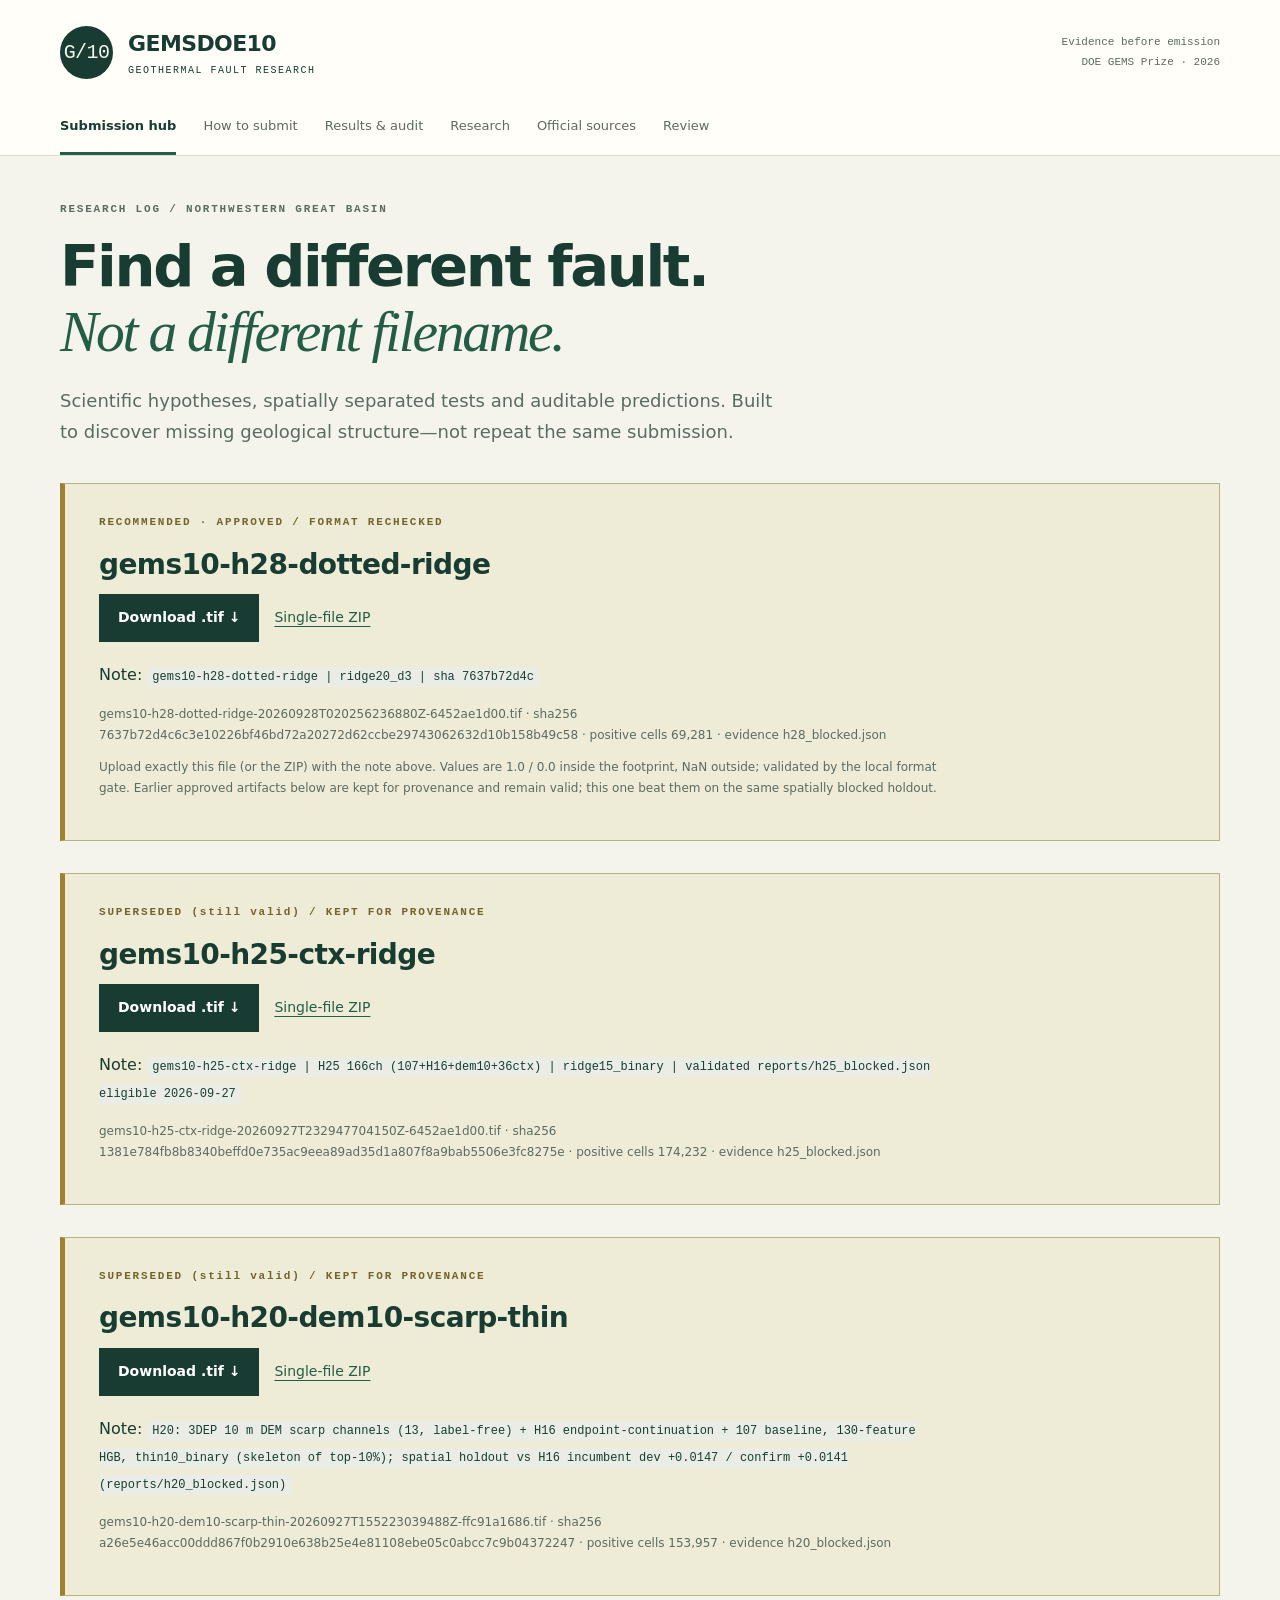
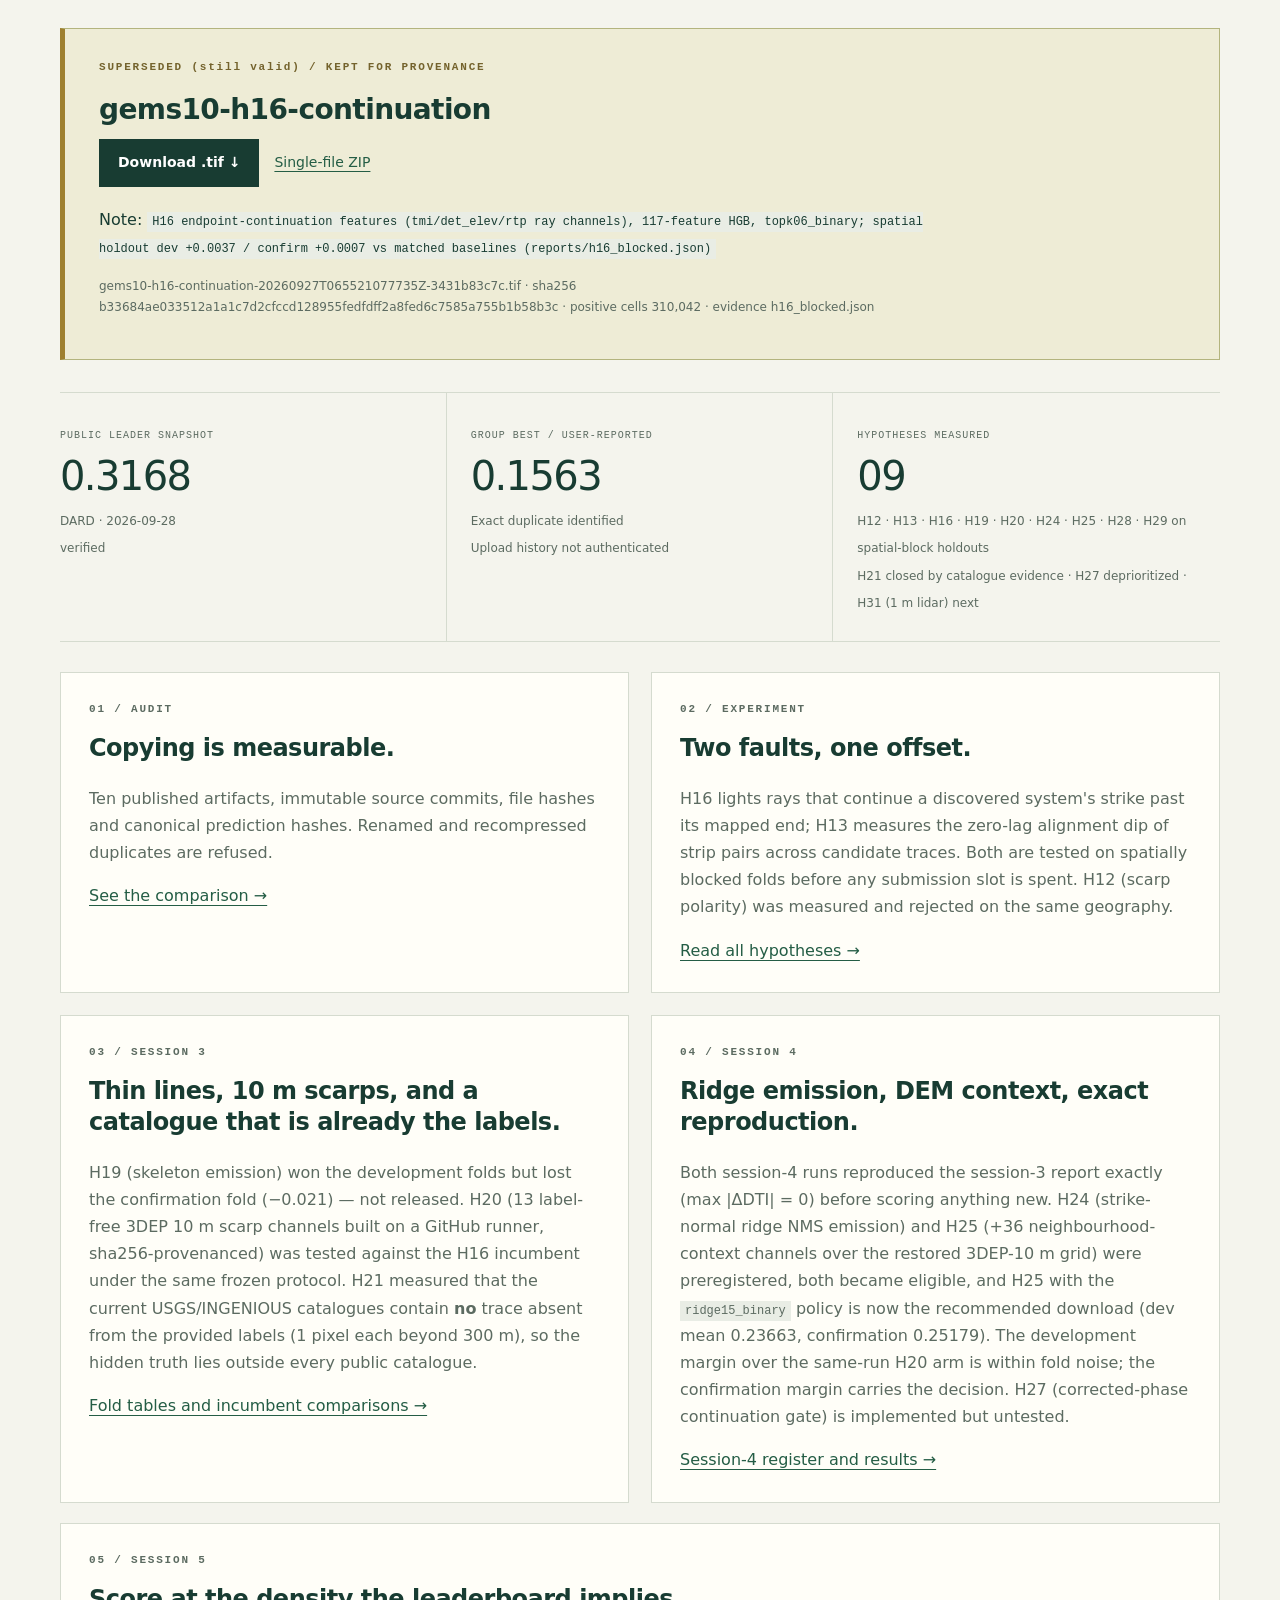
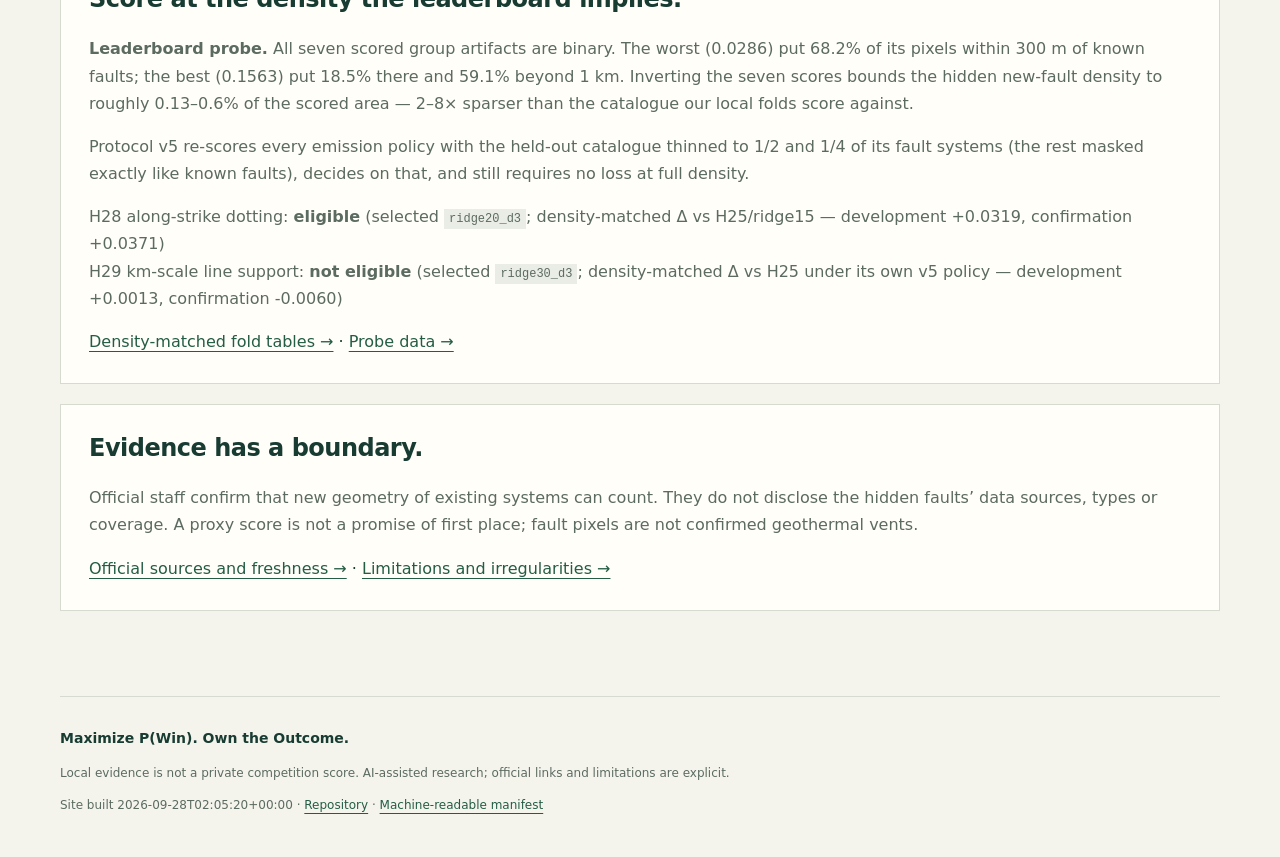
==== commit 2cd8fa0d: "Session 5 release: H28 (H25 model + ridge20_d3 along-strike dotting) approved on the hub; v5-aware s" ====
--- a/docs/index.html
+++ b/docs/index.html
@@ -3,4 +3,4 @@
 <meta name="description" content="Evidence-first geological fault discovery: audited predictions, spatial validation and safe submission downloads.">
 <title>Submission hub · GEMSDOE10</title><link rel="stylesheet" href="assets/style.css"></head>
 <body><a class="skip" href="#main">Skip to content</a><header><div class="wrap masthead"><a class="brand" href="index.html"><span class="mark">G/10</span><span>GEMSDOE10<small>GEOTHERMAL FAULT RESEARCH</small></span></a><span class="edition">Evidence before emission<br>DOE GEMS Prize · 2026</span></div><nav class="wrap"><a href="index.html" aria-current=page>Submission hub</a><a href="executive_summary.html" >How to submit</a><a href="results.html" >Results & audit</a><a href="hypotheses.html" >Research</a><a href="sources.html" >Official sources</a><a href="verification.html" >Review</a></nav></header>
-<main id="main" class="wrap"><div class="intro"><span class="eyebrow">RESEARCH LOG / NORTHWESTERN GREAT BASIN</span><h1>Find a different fault.<br><em>Not a different filename.</em></h1><p>Scientific hypotheses, spatially separated tests and auditable predictions. Built to discover missing geological structure—not repeat the same submission.</p></div><section class="release"><span class="eyebrow">RECOMMENDED · APPROVED / FORMAT RECHECKED</span><h2>gems10-h25-ctx-ridge</h2><a class="button" href="downloads/gems10-h25-ctx-ridge-20260927T232947704150Z-6452ae1d00.tif" download>Download .tif ↓</a><a class="text-link" href="downloads/gems10-h25-ctx-ridge-20260927T232947704150Z-6452ae1d00.zip" download>Single-file ZIP</a><p>Note: <code>gems10-h25-ctx-ridge | H25 166ch (107+H16+dem10+36ctx) | ridge15_binary | validated reports/h25_blocked.json eligible 2026-09-27</code></p><p class="fine">gems10-h25-ctx-ridge-20260927T232947704150Z-6452ae1d00.tif · sha256 1381e784fb8b8340beffd0e735ac9eea89ad35d1a807f8a9bab5506e3fc8275e · positive cells 174,232 · evidence h25_blocked.json</p><p class="fine">Upload exactly this file (or the ZIP) with the note above. Values are 1.0 / 0.0 inside the footprint, NaN outside; validated by the local format gate. Earlier approved artifacts below are kept for provenance and remain valid; this one beat them on the same spatially blocked holdout.</p></section><section class="release"><span class="eyebrow">SUPERSEDED (still valid) / KEPT FOR PROVENANCE</span><h2>gems10-h20-dem10-scarp-thin</h2><a class="button" href="downloads/gems10-h20-dem10-scarp-thin-20260927T155223039488Z-ffc91a1686.tif" download>Download .tif ↓</a><a class="text-link" href="downloads/gems10-h20-dem10-scarp-thin-20260927T155223039488Z-ffc91a1686.zip" download>Single-file ZIP</a><p>Note: <code>H20: 3DEP 10 m DEM scarp channels (13, label-free) + H16 endpoint-continuation + 107 baseline, 130-feature HGB, thin10_binary (skeleton of top-10%); spatial holdout vs H16 incumbent dev +0.0147 / confirm +0.0141 (reports/h20_blocked.json)</code></p><p class="fine">gems10-h20-dem10-scarp-thin-20260927T155223039488Z-ffc91a1686.tif · sha256 a26e5e46acc00ddd867f0b2910e638b25e4e81108ebe05c0abcc7c9b04372247 · positive cells 153,957 · evidence h20_blocked.json</p></section><section class="release"><span class="eyebrow">SUPERSEDED (still valid) / KEPT FOR PROVENANCE</span><h2>gems10-h16-continuation</h2><a class="button" href="downloads/gems10-h16-continuation-20260927T065521077735Z-3431b83c7c.tif" download>Download .tif ↓</a><a class="text-link" href="downloads/gems10-h16-continuation-20260927T065521077735Z-3431b83c7c.zip" download>Single-file ZIP</a><p>Note: <code>H16 endpoint-continuation features (tmi/det_elev/rtp ray channels), 117-feature HGB, topk06_binary; spatial holdout dev +0.0037 / confirm +0.0007 vs matched baselines (reports/h16_blocked.json)</code></p><p class="fine">gems10-h16-continuation-20260927T065521077735Z-3431b83c7c.tif · sha256 b33684ae033512a1a1c7d2cfccd128955fedfdff2a8fed6c7585a755b1b58b3c · positive cells 310,042 · evidence h16_blocked.json</p></section><div class="stats"><div><span>PUBLIC LEADER SNAPSHOT</span><strong>0.3168</strong><small>DARD · 2026-09-27<br>verified</small></div><div><span>GROUP BEST / USER-REPORTED</span><strong>0.1563</strong><small>Exact duplicate identified<br>Upload history not authenticated</small></div><div><span>HYPOTHESES MEASURED</span><strong>07</strong><small>H12 · H13 · H16 · H19 · H20 · H24 · H25 on spatial-block holdouts<br>H21 closed by catalogue evidence · H15 unblocked · H27 untested</small></div></div><div class="grid"><section class="card"><span class="eyebrow">01 / AUDIT</span><h2>Copying is measurable.</h2><p>Ten published artifacts, immutable source commits, file hashes and canonical prediction hashes. Renamed and recompressed duplicates are refused.</p><a href="results.html">See the comparison →</a></section><section class="card"><span class="eyebrow">02 / EXPERIMENT</span><h2>Two faults, one offset.</h2><p>H16 lights rays that continue a discovered system's strike past its mapped end; H13 measures the zero-lag alignment dip of strip pairs across candidate traces. Both are tested on spatially blocked folds before any submission slot is spent. H12 (scarp polarity) was measured and rejected on the same geography.</p><a href="hypotheses.html">Read all hypotheses →</a></section><section class="card"><span class="eyebrow">03 / SESSION 3</span><h2>Thin lines, 10 m scarps, and a catalogue that is already the labels.</h2><p>H19 (skeleton emission) won the development folds but lost the confirmation fold (−0.021) — not released. H20 (13 label-free 3DEP 10 m scarp channels built on a GitHub runner, sha256-provenanced) was tested against the H16 incumbent under the same frozen protocol. H21 measured that the current USGS/INGENIOUS catalogues contain <b>no</b> trace absent from the provided labels (1 pixel each beyond 300 m), so the hidden truth lies outside every public catalogue.</p><a href="results.html">Fold tables and incumbent comparisons →</a></section><section class="card"><span class="eyebrow">04 / SESSION 4</span><h2>Ridge emission, DEM context, exact reproduction.</h2><p>Both session-4 runs reproduced the session-3 report exactly (max |ΔDTI| = 0) before scoring anything new. H24 (strike-normal ridge NMS emission) and H25 (+36 neighbourhood-context channels over the restored 3DEP-10 m grid) were preregistered, both became eligible, and H25 with the <code>ridge15_binary</code> policy is now the recommended download (dev mean 0.23663, confirmation 0.25179). The development margin over the same-run H20 arm is within fold noise; the confirmation margin carries the decision. H27 (corrected-phase continuation gate) is implemented but untested.</p><a href="hypotheses.html">Session-4 register and results →</a></section></div><section class="card"><h2>Evidence has a boundary.</h2><p>Official staff confirm that new geometry of existing systems can count. They do not disclose the hidden faults’ data sources, types or coverage. A proxy score is not a promise of first place; fault pixels are not confirmed geothermal vents.</p><a href="sources.html">Official sources and freshness →</a> · <a href="verification.html">Limitations and irregularities →</a></section></main><footer class="wrap"><b>Maximize P(Win). Own the Outcome.</b><p>Local evidence is not a private competition score. AI-assisted research; official links and limitations are explicit.</p><p>Site built 2026-09-28T00:40:52+00:00 · <a href="https://github.com/buffedlizard55-lab/GEMSDOE10">Repository</a> · <a href="data/site.json">Machine-readable manifest</a></p></footer></body></html>+<main id="main" class="wrap"><div class="intro"><span class="eyebrow">RESEARCH LOG / NORTHWESTERN GREAT BASIN</span><h1>Find a different fault.<br><em>Not a different filename.</em></h1><p>Scientific hypotheses, spatially separated tests and auditable predictions. Built to discover missing geological structure—not repeat the same submission.</p></div><section class="release"><span class="eyebrow">RECOMMENDED · APPROVED / FORMAT RECHECKED</span><h2>gems10-h28-dotted-ridge</h2><a class="button" href="downloads/gems10-h28-dotted-ridge-20260928T020256236880Z-6452ae1d00.tif" download>Download .tif ↓</a><a class="text-link" href="downloads/gems10-h28-dotted-ridge-20260928T020256236880Z-6452ae1d00.zip" download>Single-file ZIP</a><p>Note: <code>gems10-h28-dotted-ridge | ridge20_d3 | sha 7637b72d4c</code></p><p class="fine">gems10-h28-dotted-ridge-20260928T020256236880Z-6452ae1d00.tif · sha256 7637b72d4c6c3e10226bf46bd72a20272d62ccbe29743062632d10b158b49c58 · positive cells 69,281 · evidence h28_blocked.json</p><p class="fine">Upload exactly this file (or the ZIP) with the note above. Values are 1.0 / 0.0 inside the footprint, NaN outside; validated by the local format gate. Earlier approved artifacts below are kept for provenance and remain valid; this one beat them on the same spatially blocked holdout.</p></section><section class="release"><span class="eyebrow">SUPERSEDED (still valid) / KEPT FOR PROVENANCE</span><h2>gems10-h25-ctx-ridge</h2><a class="button" href="downloads/gems10-h25-ctx-ridge-20260927T232947704150Z-6452ae1d00.tif" download>Download .tif ↓</a><a class="text-link" href="downloads/gems10-h25-ctx-ridge-20260927T232947704150Z-6452ae1d00.zip" download>Single-file ZIP</a><p>Note: <code>gems10-h25-ctx-ridge | H25 166ch (107+H16+dem10+36ctx) | ridge15_binary | validated reports/h25_blocked.json eligible 2026-09-27</code></p><p class="fine">gems10-h25-ctx-ridge-20260927T232947704150Z-6452ae1d00.tif · sha256 1381e784fb8b8340beffd0e735ac9eea89ad35d1a807f8a9bab5506e3fc8275e · positive cells 174,232 · evidence h25_blocked.json</p></section><section class="release"><span class="eyebrow">SUPERSEDED (still valid) / KEPT FOR PROVENANCE</span><h2>gems10-h20-dem10-scarp-thin</h2><a class="button" href="downloads/gems10-h20-dem10-scarp-thin-20260927T155223039488Z-ffc91a1686.tif" download>Download .tif ↓</a><a class="text-link" href="downloads/gems10-h20-dem10-scarp-thin-20260927T155223039488Z-ffc91a1686.zip" download>Single-file ZIP</a><p>Note: <code>H20: 3DEP 10 m DEM scarp channels (13, label-free) + H16 endpoint-continuation + 107 baseline, 130-feature HGB, thin10_binary (skeleton of top-10%); spatial holdout vs H16 incumbent dev +0.0147 / confirm +0.0141 (reports/h20_blocked.json)</code></p><p class="fine">gems10-h20-dem10-scarp-thin-20260927T155223039488Z-ffc91a1686.tif · sha256 a26e5e46acc00ddd867f0b2910e638b25e4e81108ebe05c0abcc7c9b04372247 · positive cells 153,957 · evidence h20_blocked.json</p></section><section class="release"><span class="eyebrow">SUPERSEDED (still valid) / KEPT FOR PROVENANCE</span><h2>gems10-h16-continuation</h2><a class="button" href="downloads/gems10-h16-continuation-20260927T065521077735Z-3431b83c7c.tif" download>Download .tif ↓</a><a class="text-link" href="downloads/gems10-h16-continuation-20260927T065521077735Z-3431b83c7c.zip" download>Single-file ZIP</a><p>Note: <code>H16 endpoint-continuation features (tmi/det_elev/rtp ray channels), 117-feature HGB, topk06_binary; spatial holdout dev +0.0037 / confirm +0.0007 vs matched baselines (reports/h16_blocked.json)</code></p><p class="fine">gems10-h16-continuation-20260927T065521077735Z-3431b83c7c.tif · sha256 b33684ae033512a1a1c7d2cfccd128955fedfdff2a8fed6c7585a755b1b58b3c · positive cells 310,042 · evidence h16_blocked.json</p></section><div class="stats"><div><span>PUBLIC LEADER SNAPSHOT</span><strong>0.3168</strong><small>DARD · 2026-09-28<br>verified</small></div><div><span>GROUP BEST / USER-REPORTED</span><strong>0.1563</strong><small>Exact duplicate identified<br>Upload history not authenticated</small></div><div><span>HYPOTHESES MEASURED</span><strong>09</strong><small>H12 · H13 · H16 · H19 · H20 · H24 · H25 · H28 · H29 on spatial-block holdouts<br>H21 closed by catalogue evidence · H27 deprioritized · H31 (1 m lidar) next</small></div></div><div class="grid"><section class="card"><span class="eyebrow">01 / AUDIT</span><h2>Copying is measurable.</h2><p>Ten published artifacts, immutable source commits, file hashes and canonical prediction hashes. Renamed and recompressed duplicates are refused.</p><a href="results.html">See the comparison →</a></section><section class="card"><span class="eyebrow">02 / EXPERIMENT</span><h2>Two faults, one offset.</h2><p>H16 lights rays that continue a discovered system's strike past its mapped end; H13 measures the zero-lag alignment dip of strip pairs across candidate traces. Both are tested on spatially blocked folds before any submission slot is spent. H12 (scarp polarity) was measured and rejected on the same geography.</p><a href="hypotheses.html">Read all hypotheses →</a></section><section class="card"><span class="eyebrow">03 / SESSION 3</span><h2>Thin lines, 10 m scarps, and a catalogue that is already the labels.</h2><p>H19 (skeleton emission) won the development folds but lost the confirmation fold (−0.021) — not released. H20 (13 label-free 3DEP 10 m scarp channels built on a GitHub runner, sha256-provenanced) was tested against the H16 incumbent under the same frozen protocol. H21 measured that the current USGS/INGENIOUS catalogues contain <b>no</b> trace absent from the provided labels (1 pixel each beyond 300 m), so the hidden truth lies outside every public catalogue.</p><a href="results.html">Fold tables and incumbent comparisons →</a></section><section class="card"><span class="eyebrow">04 / SESSION 4</span><h2>Ridge emission, DEM context, exact reproduction.</h2><p>Both session-4 runs reproduced the session-3 report exactly (max |ΔDTI| = 0) before scoring anything new. H24 (strike-normal ridge NMS emission) and H25 (+36 neighbourhood-context channels over the restored 3DEP-10 m grid) were preregistered, both became eligible, and H25 with the <code>ridge15_binary</code> policy is now the recommended download (dev mean 0.23663, confirmation 0.25179). The development margin over the same-run H20 arm is within fold noise; the confirmation margin carries the decision. H27 (corrected-phase continuation gate) is implemented but untested.</p><a href="hypotheses.html">Session-4 register and results →</a></section></div><section class="card"><span class="eyebrow">05 / SESSION 5</span><h2>Score at the density the leaderboard implies.</h2><p><b>Leaderboard probe.</b> All seven scored group artifacts are binary. The worst (0.0286) put 68.2% of its pixels within 300 m of known faults; the best (0.1563) put 18.5% there and 59.1% beyond 1 km. Inverting the seven scores bounds the hidden new-fault density to roughly 0.13–0.6% of the scored area — 2–8× sparser than the catalogue our local folds score against.</p><p>Protocol v5 re-scores every emission policy with the held-out catalogue thinned to 1/2 and 1/4 of its fault systems (the rest masked exactly like known faults), decides on that, and still requires no loss at full density.</p><p>H28 along-strike dotting: <b>eligible</b> (selected <code>ridge20_d3</code>; density-matched Δ vs H25/ridge15 — development +0.0319, confirmation +0.0371)<br>H29 km-scale line support: <b>not eligible</b> (selected <code>ridge30_d3</code>; density-matched Δ vs H25 under its own v5 policy — development +0.0013, confirmation -0.0060)</p><a href="results.html">Density-matched fold tables →</a> · <a href="data/lb_probe.json">Probe data →</a></section><section class="card"><h2>Evidence has a boundary.</h2><p>Official staff confirm that new geometry of existing systems can count. They do not disclose the hidden faults’ data sources, types or coverage. A proxy score is not a promise of first place; fault pixels are not confirmed geothermal vents.</p><a href="sources.html">Official sources and freshness →</a> · <a href="verification.html">Limitations and irregularities →</a></section></main><footer class="wrap"><b>Maximize P(Win). Own the Outcome.</b><p>Local evidence is not a private competition score. AI-assisted research; official links and limitations are explicit.</p><p>Site built 2026-09-28T02:05:20+00:00 · <a href="https://github.com/buffedlizard55-lab/GEMSDOE10">Repository</a> · <a href="data/site.json">Machine-readable manifest</a></p></footer></body></html>
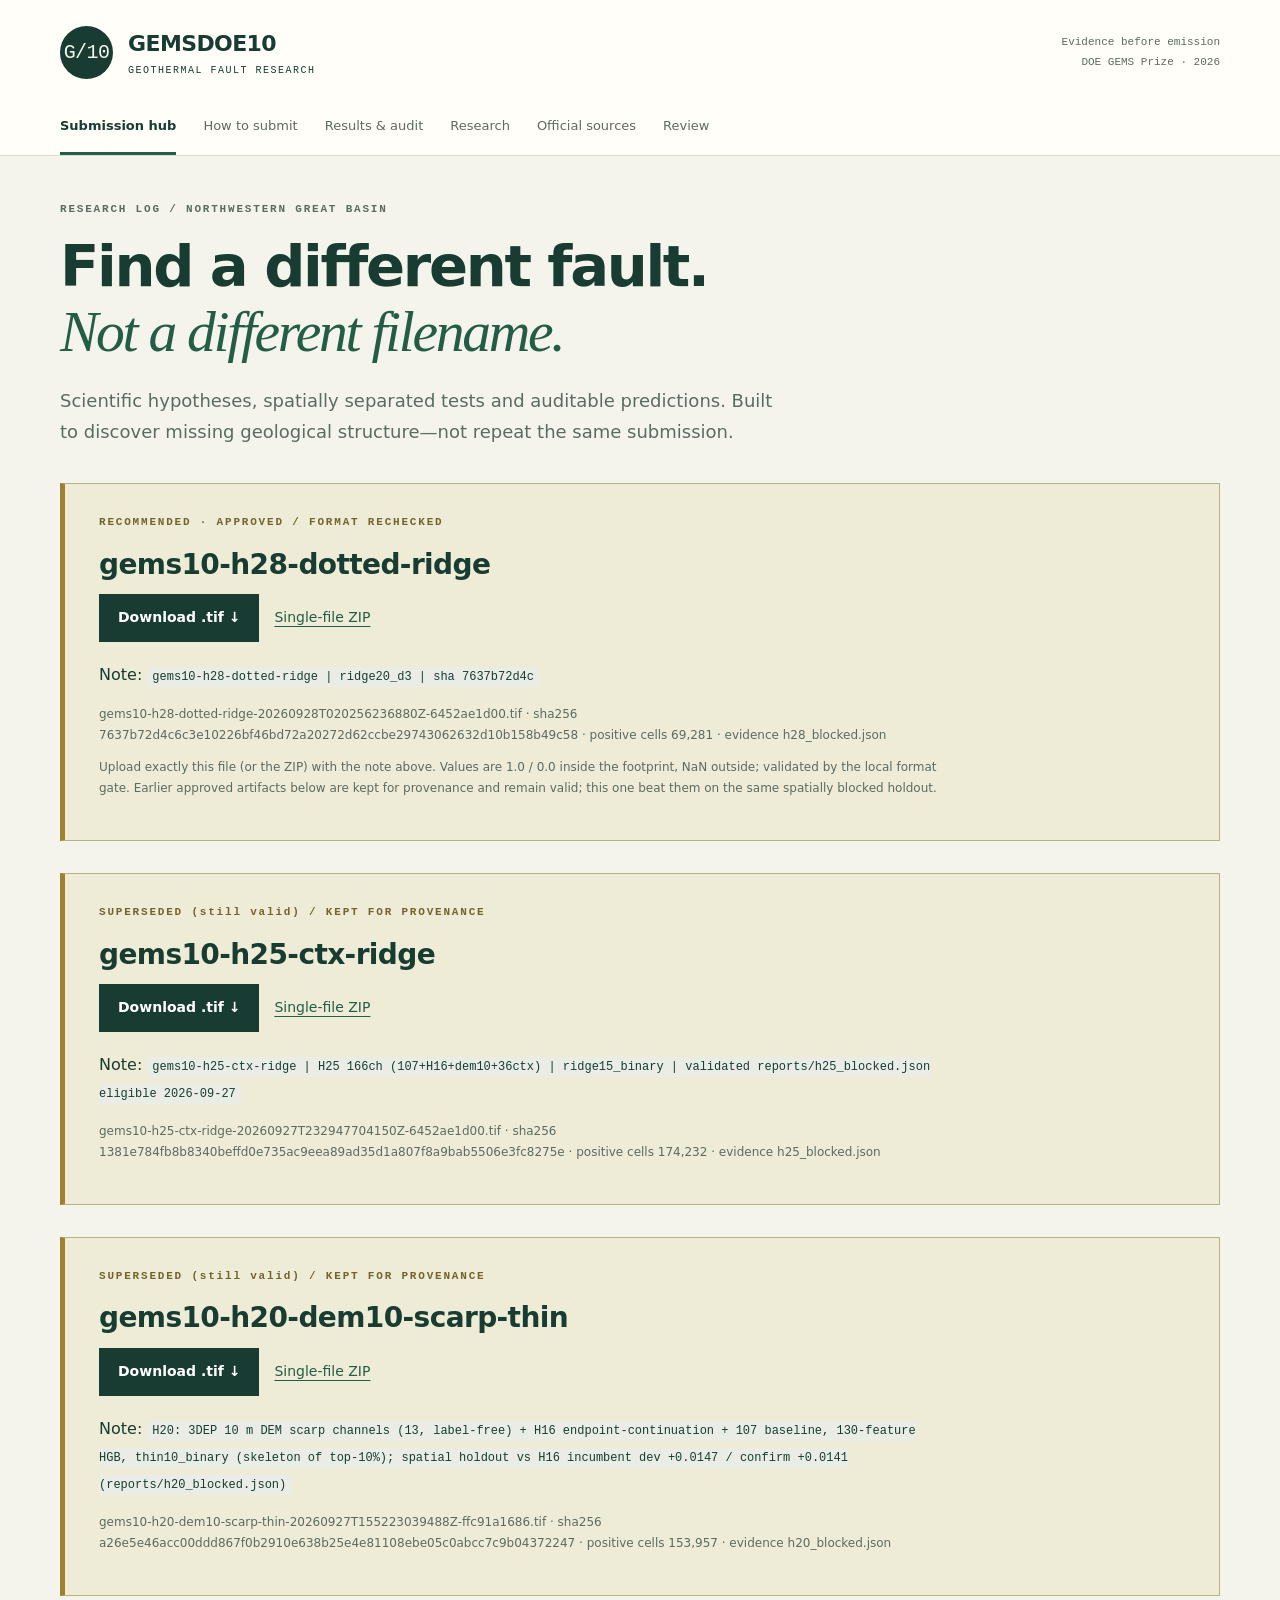
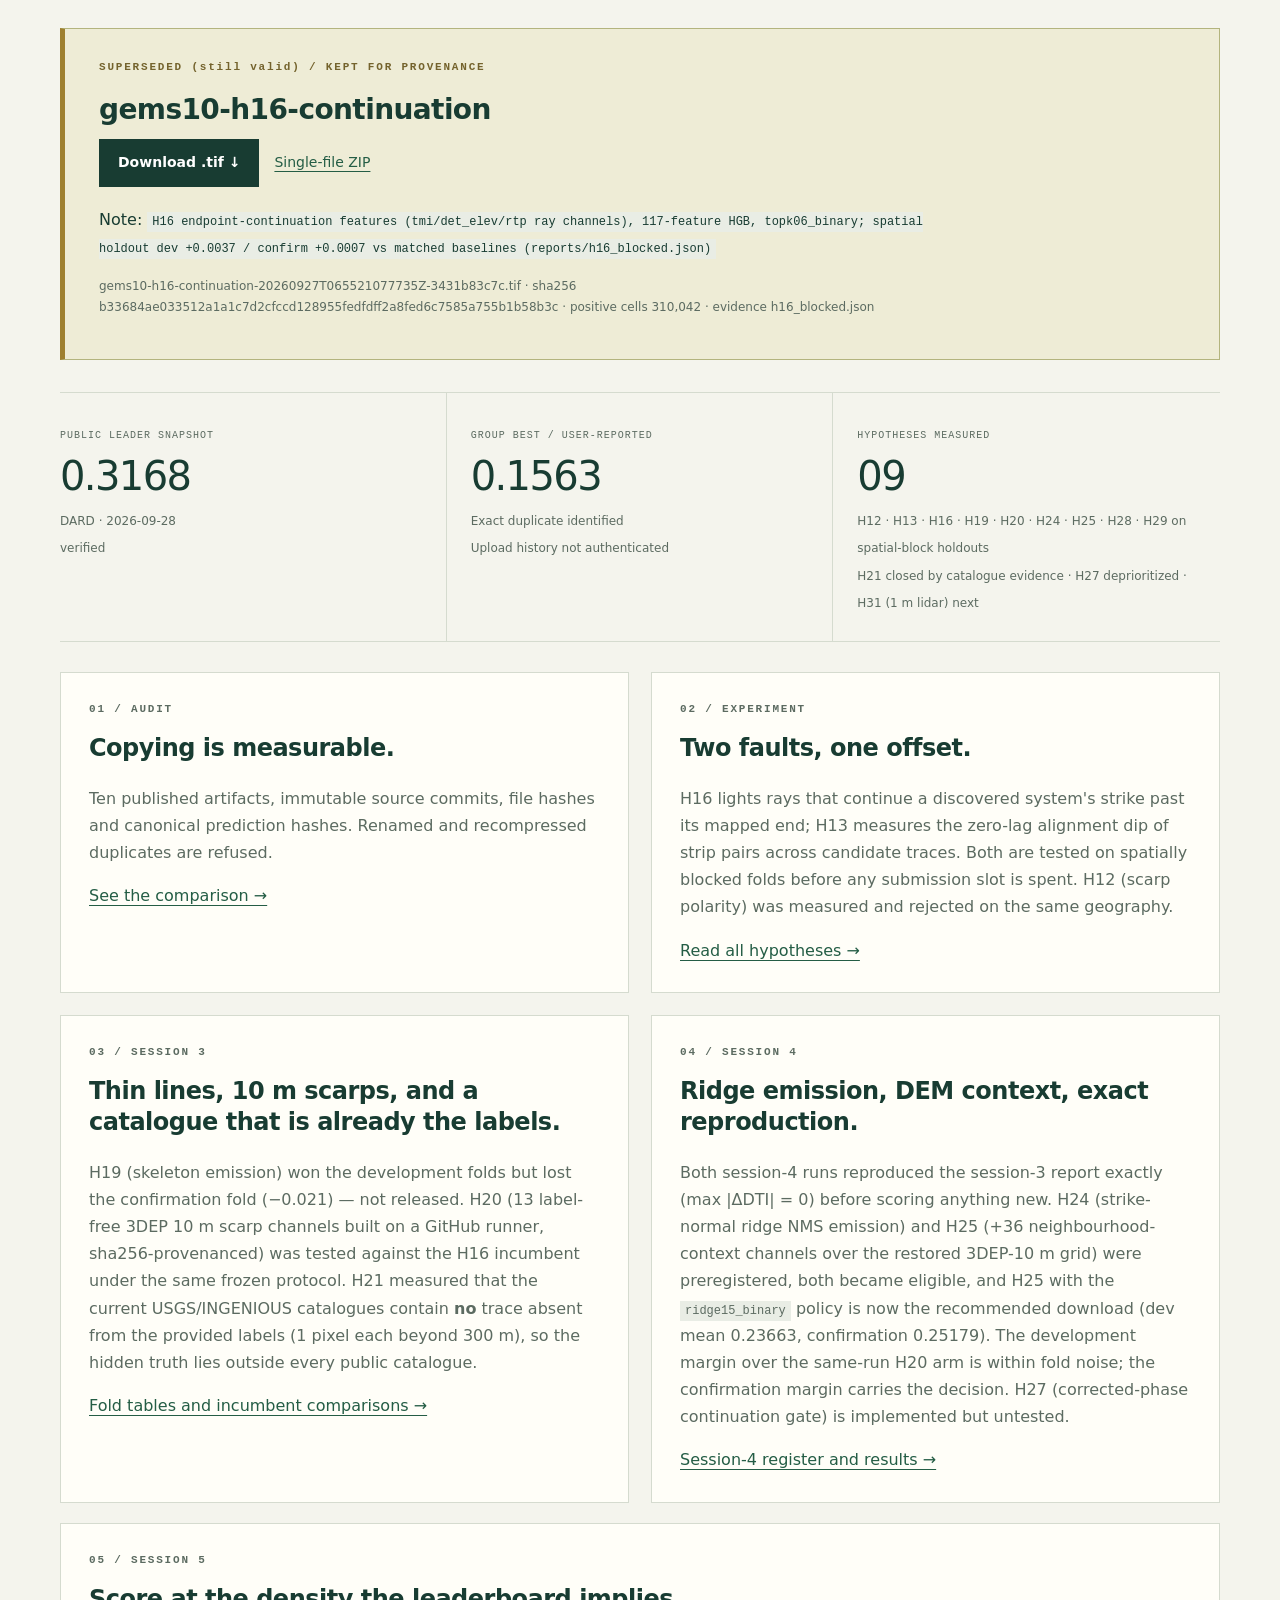
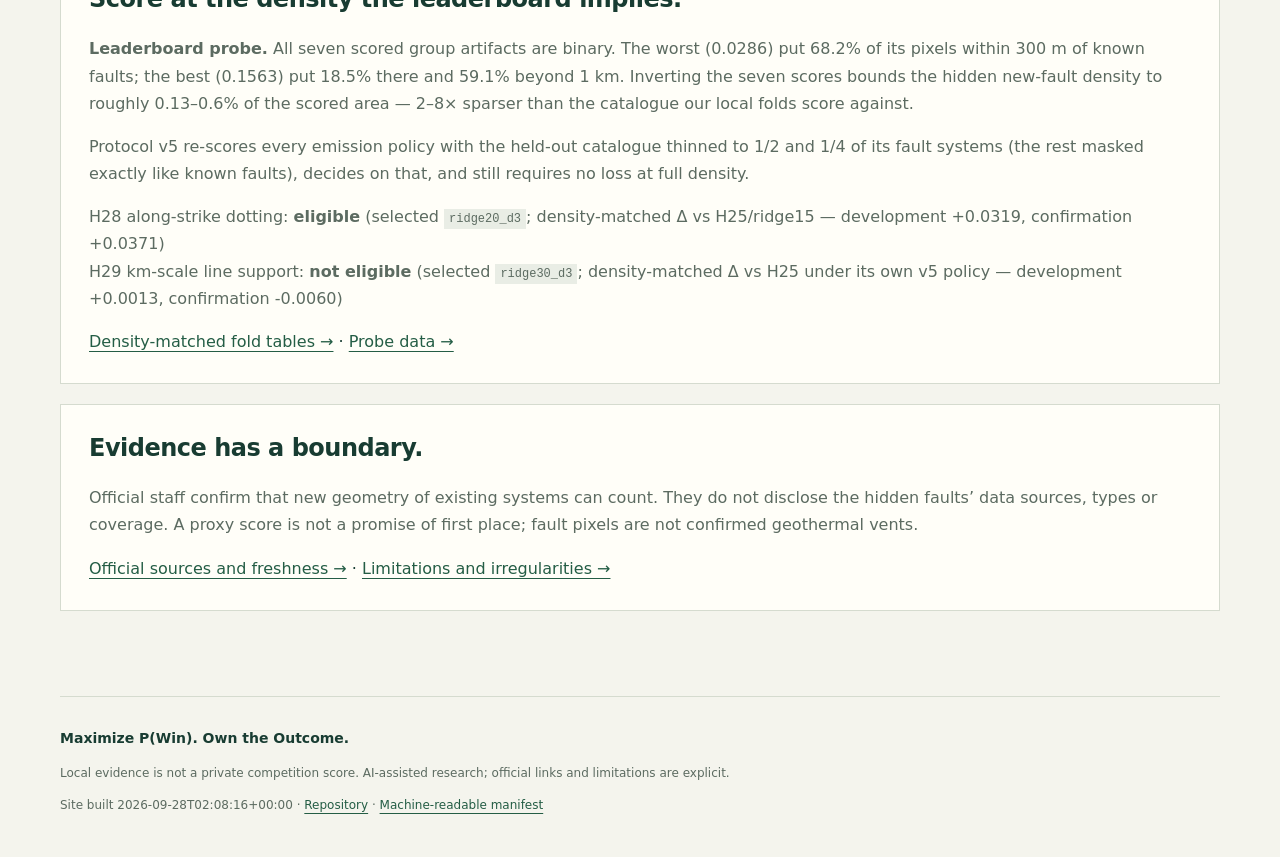
==== commit 12b56249: "Pass 2: fix feed excerpt apostrophe, dated leaderboard snapshot, measured dotting numbers, v5 reason" ====
--- a/docs/index.html
+++ b/docs/index.html
@@ -3,4 +3,4 @@
 <meta name="description" content="Evidence-first geological fault discovery: audited predictions, spatial validation and safe submission downloads.">
 <title>Submission hub · GEMSDOE10</title><link rel="stylesheet" href="assets/style.css"></head>
 <body><a class="skip" href="#main">Skip to content</a><header><div class="wrap masthead"><a class="brand" href="index.html"><span class="mark">G/10</span><span>GEMSDOE10<small>GEOTHERMAL FAULT RESEARCH</small></span></a><span class="edition">Evidence before emission<br>DOE GEMS Prize · 2026</span></div><nav class="wrap"><a href="index.html" aria-current=page>Submission hub</a><a href="executive_summary.html" >How to submit</a><a href="results.html" >Results & audit</a><a href="hypotheses.html" >Research</a><a href="sources.html" >Official sources</a><a href="verification.html" >Review</a></nav></header>
-<main id="main" class="wrap"><div class="intro"><span class="eyebrow">RESEARCH LOG / NORTHWESTERN GREAT BASIN</span><h1>Find a different fault.<br><em>Not a different filename.</em></h1><p>Scientific hypotheses, spatially separated tests and auditable predictions. Built to discover missing geological structure—not repeat the same submission.</p></div><section class="release"><span class="eyebrow">RECOMMENDED · APPROVED / FORMAT RECHECKED</span><h2>gems10-h28-dotted-ridge</h2><a class="button" href="downloads/gems10-h28-dotted-ridge-20260928T020256236880Z-6452ae1d00.tif" download>Download .tif ↓</a><a class="text-link" href="downloads/gems10-h28-dotted-ridge-20260928T020256236880Z-6452ae1d00.zip" download>Single-file ZIP</a><p>Note: <code>gems10-h28-dotted-ridge | ridge20_d3 | sha 7637b72d4c</code></p><p class="fine">gems10-h28-dotted-ridge-20260928T020256236880Z-6452ae1d00.tif · sha256 7637b72d4c6c3e10226bf46bd72a20272d62ccbe29743062632d10b158b49c58 · positive cells 69,281 · evidence h28_blocked.json</p><p class="fine">Upload exactly this file (or the ZIP) with the note above. Values are 1.0 / 0.0 inside the footprint, NaN outside; validated by the local format gate. Earlier approved artifacts below are kept for provenance and remain valid; this one beat them on the same spatially blocked holdout.</p></section><section class="release"><span class="eyebrow">SUPERSEDED (still valid) / KEPT FOR PROVENANCE</span><h2>gems10-h25-ctx-ridge</h2><a class="button" href="downloads/gems10-h25-ctx-ridge-20260927T232947704150Z-6452ae1d00.tif" download>Download .tif ↓</a><a class="text-link" href="downloads/gems10-h25-ctx-ridge-20260927T232947704150Z-6452ae1d00.zip" download>Single-file ZIP</a><p>Note: <code>gems10-h25-ctx-ridge | H25 166ch (107+H16+dem10+36ctx) | ridge15_binary | validated reports/h25_blocked.json eligible 2026-09-27</code></p><p class="fine">gems10-h25-ctx-ridge-20260927T232947704150Z-6452ae1d00.tif · sha256 1381e784fb8b8340beffd0e735ac9eea89ad35d1a807f8a9bab5506e3fc8275e · positive cells 174,232 · evidence h25_blocked.json</p></section><section class="release"><span class="eyebrow">SUPERSEDED (still valid) / KEPT FOR PROVENANCE</span><h2>gems10-h20-dem10-scarp-thin</h2><a class="button" href="downloads/gems10-h20-dem10-scarp-thin-20260927T155223039488Z-ffc91a1686.tif" download>Download .tif ↓</a><a class="text-link" href="downloads/gems10-h20-dem10-scarp-thin-20260927T155223039488Z-ffc91a1686.zip" download>Single-file ZIP</a><p>Note: <code>H20: 3DEP 10 m DEM scarp channels (13, label-free) + H16 endpoint-continuation + 107 baseline, 130-feature HGB, thin10_binary (skeleton of top-10%); spatial holdout vs H16 incumbent dev +0.0147 / confirm +0.0141 (reports/h20_blocked.json)</code></p><p class="fine">gems10-h20-dem10-scarp-thin-20260927T155223039488Z-ffc91a1686.tif · sha256 a26e5e46acc00ddd867f0b2910e638b25e4e81108ebe05c0abcc7c9b04372247 · positive cells 153,957 · evidence h20_blocked.json</p></section><section class="release"><span class="eyebrow">SUPERSEDED (still valid) / KEPT FOR PROVENANCE</span><h2>gems10-h16-continuation</h2><a class="button" href="downloads/gems10-h16-continuation-20260927T065521077735Z-3431b83c7c.tif" download>Download .tif ↓</a><a class="text-link" href="downloads/gems10-h16-continuation-20260927T065521077735Z-3431b83c7c.zip" download>Single-file ZIP</a><p>Note: <code>H16 endpoint-continuation features (tmi/det_elev/rtp ray channels), 117-feature HGB, topk06_binary; spatial holdout dev +0.0037 / confirm +0.0007 vs matched baselines (reports/h16_blocked.json)</code></p><p class="fine">gems10-h16-continuation-20260927T065521077735Z-3431b83c7c.tif · sha256 b33684ae033512a1a1c7d2cfccd128955fedfdff2a8fed6c7585a755b1b58b3c · positive cells 310,042 · evidence h16_blocked.json</p></section><div class="stats"><div><span>PUBLIC LEADER SNAPSHOT</span><strong>0.3168</strong><small>DARD · 2026-09-28<br>verified</small></div><div><span>GROUP BEST / USER-REPORTED</span><strong>0.1563</strong><small>Exact duplicate identified<br>Upload history not authenticated</small></div><div><span>HYPOTHESES MEASURED</span><strong>09</strong><small>H12 · H13 · H16 · H19 · H20 · H24 · H25 · H28 · H29 on spatial-block holdouts<br>H21 closed by catalogue evidence · H27 deprioritized · H31 (1 m lidar) next</small></div></div><div class="grid"><section class="card"><span class="eyebrow">01 / AUDIT</span><h2>Copying is measurable.</h2><p>Ten published artifacts, immutable source commits, file hashes and canonical prediction hashes. Renamed and recompressed duplicates are refused.</p><a href="results.html">See the comparison →</a></section><section class="card"><span class="eyebrow">02 / EXPERIMENT</span><h2>Two faults, one offset.</h2><p>H16 lights rays that continue a discovered system's strike past its mapped end; H13 measures the zero-lag alignment dip of strip pairs across candidate traces. Both are tested on spatially blocked folds before any submission slot is spent. H12 (scarp polarity) was measured and rejected on the same geography.</p><a href="hypotheses.html">Read all hypotheses →</a></section><section class="card"><span class="eyebrow">03 / SESSION 3</span><h2>Thin lines, 10 m scarps, and a catalogue that is already the labels.</h2><p>H19 (skeleton emission) won the development folds but lost the confirmation fold (−0.021) — not released. H20 (13 label-free 3DEP 10 m scarp channels built on a GitHub runner, sha256-provenanced) was tested against the H16 incumbent under the same frozen protocol. H21 measured that the current USGS/INGENIOUS catalogues contain <b>no</b> trace absent from the provided labels (1 pixel each beyond 300 m), so the hidden truth lies outside every public catalogue.</p><a href="results.html">Fold tables and incumbent comparisons →</a></section><section class="card"><span class="eyebrow">04 / SESSION 4</span><h2>Ridge emission, DEM context, exact reproduction.</h2><p>Both session-4 runs reproduced the session-3 report exactly (max |ΔDTI| = 0) before scoring anything new. H24 (strike-normal ridge NMS emission) and H25 (+36 neighbourhood-context channels over the restored 3DEP-10 m grid) were preregistered, both became eligible, and H25 with the <code>ridge15_binary</code> policy is now the recommended download (dev mean 0.23663, confirmation 0.25179). The development margin over the same-run H20 arm is within fold noise; the confirmation margin carries the decision. H27 (corrected-phase continuation gate) is implemented but untested.</p><a href="hypotheses.html">Session-4 register and results →</a></section></div><section class="card"><span class="eyebrow">05 / SESSION 5</span><h2>Score at the density the leaderboard implies.</h2><p><b>Leaderboard probe.</b> All seven scored group artifacts are binary. The worst (0.0286) put 68.2% of its pixels within 300 m of known faults; the best (0.1563) put 18.5% there and 59.1% beyond 1 km. Inverting the seven scores bounds the hidden new-fault density to roughly 0.13–0.6% of the scored area — 2–8× sparser than the catalogue our local folds score against.</p><p>Protocol v5 re-scores every emission policy with the held-out catalogue thinned to 1/2 and 1/4 of its fault systems (the rest masked exactly like known faults), decides on that, and still requires no loss at full density.</p><p>H28 along-strike dotting: <b>eligible</b> (selected <code>ridge20_d3</code>; density-matched Δ vs H25/ridge15 — development +0.0319, confirmation +0.0371)<br>H29 km-scale line support: <b>not eligible</b> (selected <code>ridge30_d3</code>; density-matched Δ vs H25 under its own v5 policy — development +0.0013, confirmation -0.0060)</p><a href="results.html">Density-matched fold tables →</a> · <a href="data/lb_probe.json">Probe data →</a></section><section class="card"><h2>Evidence has a boundary.</h2><p>Official staff confirm that new geometry of existing systems can count. They do not disclose the hidden faults’ data sources, types or coverage. A proxy score is not a promise of first place; fault pixels are not confirmed geothermal vents.</p><a href="sources.html">Official sources and freshness →</a> · <a href="verification.html">Limitations and irregularities →</a></section></main><footer class="wrap"><b>Maximize P(Win). Own the Outcome.</b><p>Local evidence is not a private competition score. AI-assisted research; official links and limitations are explicit.</p><p>Site built 2026-09-28T02:05:20+00:00 · <a href="https://github.com/buffedlizard55-lab/GEMSDOE10">Repository</a> · <a href="data/site.json">Machine-readable manifest</a></p></footer></body></html>+<main id="main" class="wrap"><div class="intro"><span class="eyebrow">RESEARCH LOG / NORTHWESTERN GREAT BASIN</span><h1>Find a different fault.<br><em>Not a different filename.</em></h1><p>Scientific hypotheses, spatially separated tests and auditable predictions. Built to discover missing geological structure—not repeat the same submission.</p></div><section class="release"><span class="eyebrow">RECOMMENDED · APPROVED / FORMAT RECHECKED</span><h2>gems10-h28-dotted-ridge</h2><a class="button" href="downloads/gems10-h28-dotted-ridge-20260928T020256236880Z-6452ae1d00.tif" download>Download .tif ↓</a><a class="text-link" href="downloads/gems10-h28-dotted-ridge-20260928T020256236880Z-6452ae1d00.zip" download>Single-file ZIP</a><p>Note: <code>gems10-h28-dotted-ridge | ridge20_d3 | sha 7637b72d4c</code></p><p class="fine">gems10-h28-dotted-ridge-20260928T020256236880Z-6452ae1d00.tif · sha256 7637b72d4c6c3e10226bf46bd72a20272d62ccbe29743062632d10b158b49c58 · positive cells 69,281 · evidence h28_blocked.json</p><p class="fine">Upload exactly this file (or the ZIP) with the note above. Values are 1.0 / 0.0 inside the footprint, NaN outside; validated by the local format gate. Earlier approved artifacts below are kept for provenance and remain valid; this one beat them on the same spatially blocked holdout.</p></section><section class="release"><span class="eyebrow">SUPERSEDED (still valid) / KEPT FOR PROVENANCE</span><h2>gems10-h25-ctx-ridge</h2><a class="button" href="downloads/gems10-h25-ctx-ridge-20260927T232947704150Z-6452ae1d00.tif" download>Download .tif ↓</a><a class="text-link" href="downloads/gems10-h25-ctx-ridge-20260927T232947704150Z-6452ae1d00.zip" download>Single-file ZIP</a><p>Note: <code>gems10-h25-ctx-ridge | H25 166ch (107+H16+dem10+36ctx) | ridge15_binary | validated reports/h25_blocked.json eligible 2026-09-27</code></p><p class="fine">gems10-h25-ctx-ridge-20260927T232947704150Z-6452ae1d00.tif · sha256 1381e784fb8b8340beffd0e735ac9eea89ad35d1a807f8a9bab5506e3fc8275e · positive cells 174,232 · evidence h25_blocked.json</p></section><section class="release"><span class="eyebrow">SUPERSEDED (still valid) / KEPT FOR PROVENANCE</span><h2>gems10-h20-dem10-scarp-thin</h2><a class="button" href="downloads/gems10-h20-dem10-scarp-thin-20260927T155223039488Z-ffc91a1686.tif" download>Download .tif ↓</a><a class="text-link" href="downloads/gems10-h20-dem10-scarp-thin-20260927T155223039488Z-ffc91a1686.zip" download>Single-file ZIP</a><p>Note: <code>H20: 3DEP 10 m DEM scarp channels (13, label-free) + H16 endpoint-continuation + 107 baseline, 130-feature HGB, thin10_binary (skeleton of top-10%); spatial holdout vs H16 incumbent dev +0.0147 / confirm +0.0141 (reports/h20_blocked.json)</code></p><p class="fine">gems10-h20-dem10-scarp-thin-20260927T155223039488Z-ffc91a1686.tif · sha256 a26e5e46acc00ddd867f0b2910e638b25e4e81108ebe05c0abcc7c9b04372247 · positive cells 153,957 · evidence h20_blocked.json</p></section><section class="release"><span class="eyebrow">SUPERSEDED (still valid) / KEPT FOR PROVENANCE</span><h2>gems10-h16-continuation</h2><a class="button" href="downloads/gems10-h16-continuation-20260927T065521077735Z-3431b83c7c.tif" download>Download .tif ↓</a><a class="text-link" href="downloads/gems10-h16-continuation-20260927T065521077735Z-3431b83c7c.zip" download>Single-file ZIP</a><p>Note: <code>H16 endpoint-continuation features (tmi/det_elev/rtp ray channels), 117-feature HGB, topk06_binary; spatial holdout dev +0.0037 / confirm +0.0007 vs matched baselines (reports/h16_blocked.json)</code></p><p class="fine">gems10-h16-continuation-20260927T065521077735Z-3431b83c7c.tif · sha256 b33684ae033512a1a1c7d2cfccd128955fedfdff2a8fed6c7585a755b1b58b3c · positive cells 310,042 · evidence h16_blocked.json</p></section><div class="stats"><div><span>PUBLIC LEADER SNAPSHOT</span><strong>0.3168</strong><small>DARD · 2026-09-28<br>verified</small></div><div><span>GROUP BEST / USER-REPORTED</span><strong>0.1563</strong><small>Exact duplicate identified<br>Upload history not authenticated</small></div><div><span>HYPOTHESES MEASURED</span><strong>09</strong><small>H12 · H13 · H16 · H19 · H20 · H24 · H25 · H28 · H29 on spatial-block holdouts<br>H21 closed by catalogue evidence · H27 deprioritized · H31 (1 m lidar) next</small></div></div><div class="grid"><section class="card"><span class="eyebrow">01 / AUDIT</span><h2>Copying is measurable.</h2><p>Ten published artifacts, immutable source commits, file hashes and canonical prediction hashes. Renamed and recompressed duplicates are refused.</p><a href="results.html">See the comparison →</a></section><section class="card"><span class="eyebrow">02 / EXPERIMENT</span><h2>Two faults, one offset.</h2><p>H16 lights rays that continue a discovered system's strike past its mapped end; H13 measures the zero-lag alignment dip of strip pairs across candidate traces. Both are tested on spatially blocked folds before any submission slot is spent. H12 (scarp polarity) was measured and rejected on the same geography.</p><a href="hypotheses.html">Read all hypotheses →</a></section><section class="card"><span class="eyebrow">03 / SESSION 3</span><h2>Thin lines, 10 m scarps, and a catalogue that is already the labels.</h2><p>H19 (skeleton emission) won the development folds but lost the confirmation fold (−0.021) — not released. H20 (13 label-free 3DEP 10 m scarp channels built on a GitHub runner, sha256-provenanced) was tested against the H16 incumbent under the same frozen protocol. H21 measured that the current USGS/INGENIOUS catalogues contain <b>no</b> trace absent from the provided labels (1 pixel each beyond 300 m), so the hidden truth lies outside every public catalogue.</p><a href="results.html">Fold tables and incumbent comparisons →</a></section><section class="card"><span class="eyebrow">04 / SESSION 4</span><h2>Ridge emission, DEM context, exact reproduction.</h2><p>Both session-4 runs reproduced the session-3 report exactly (max |ΔDTI| = 0) before scoring anything new. H24 (strike-normal ridge NMS emission) and H25 (+36 neighbourhood-context channels over the restored 3DEP-10 m grid) were preregistered, both became eligible, and H25 with the <code>ridge15_binary</code> policy is now the recommended download (dev mean 0.23663, confirmation 0.25179). The development margin over the same-run H20 arm is within fold noise; the confirmation margin carries the decision. H27 (corrected-phase continuation gate) is implemented but untested.</p><a href="hypotheses.html">Session-4 register and results →</a></section></div><section class="card"><span class="eyebrow">05 / SESSION 5</span><h2>Score at the density the leaderboard implies.</h2><p><b>Leaderboard probe.</b> All seven scored group artifacts are binary. The worst (0.0286) put 68.2% of its pixels within 300 m of known faults; the best (0.1563) put 18.5% there and 59.1% beyond 1 km. Inverting the seven scores bounds the hidden new-fault density to roughly 0.13–0.6% of the scored area — 2–8× sparser than the catalogue our local folds score against.</p><p>Protocol v5 re-scores every emission policy with the held-out catalogue thinned to 1/2 and 1/4 of its fault systems (the rest masked exactly like known faults), decides on that, and still requires no loss at full density.</p><p>H28 along-strike dotting: <b>eligible</b> (selected <code>ridge20_d3</code>; density-matched Δ vs H25/ridge15 — development +0.0319, confirmation +0.0371)<br>H29 km-scale line support: <b>not eligible</b> (selected <code>ridge30_d3</code>; density-matched Δ vs H25 under its own v5 policy — development +0.0013, confirmation -0.0060)</p><a href="results.html">Density-matched fold tables →</a> · <a href="data/lb_probe.json">Probe data →</a></section><section class="card"><h2>Evidence has a boundary.</h2><p>Official staff confirm that new geometry of existing systems can count. They do not disclose the hidden faults’ data sources, types or coverage. A proxy score is not a promise of first place; fault pixels are not confirmed geothermal vents.</p><a href="sources.html">Official sources and freshness →</a> · <a href="verification.html">Limitations and irregularities →</a></section></main><footer class="wrap"><b>Maximize P(Win). Own the Outcome.</b><p>Local evidence is not a private competition score. AI-assisted research; official links and limitations are explicit.</p><p>Site built 2026-09-28T02:08:16+00:00 · <a href="https://github.com/buffedlizard55-lab/GEMSDOE10">Repository</a> · <a href="data/site.json">Machine-readable manifest</a></p></footer></body></html>
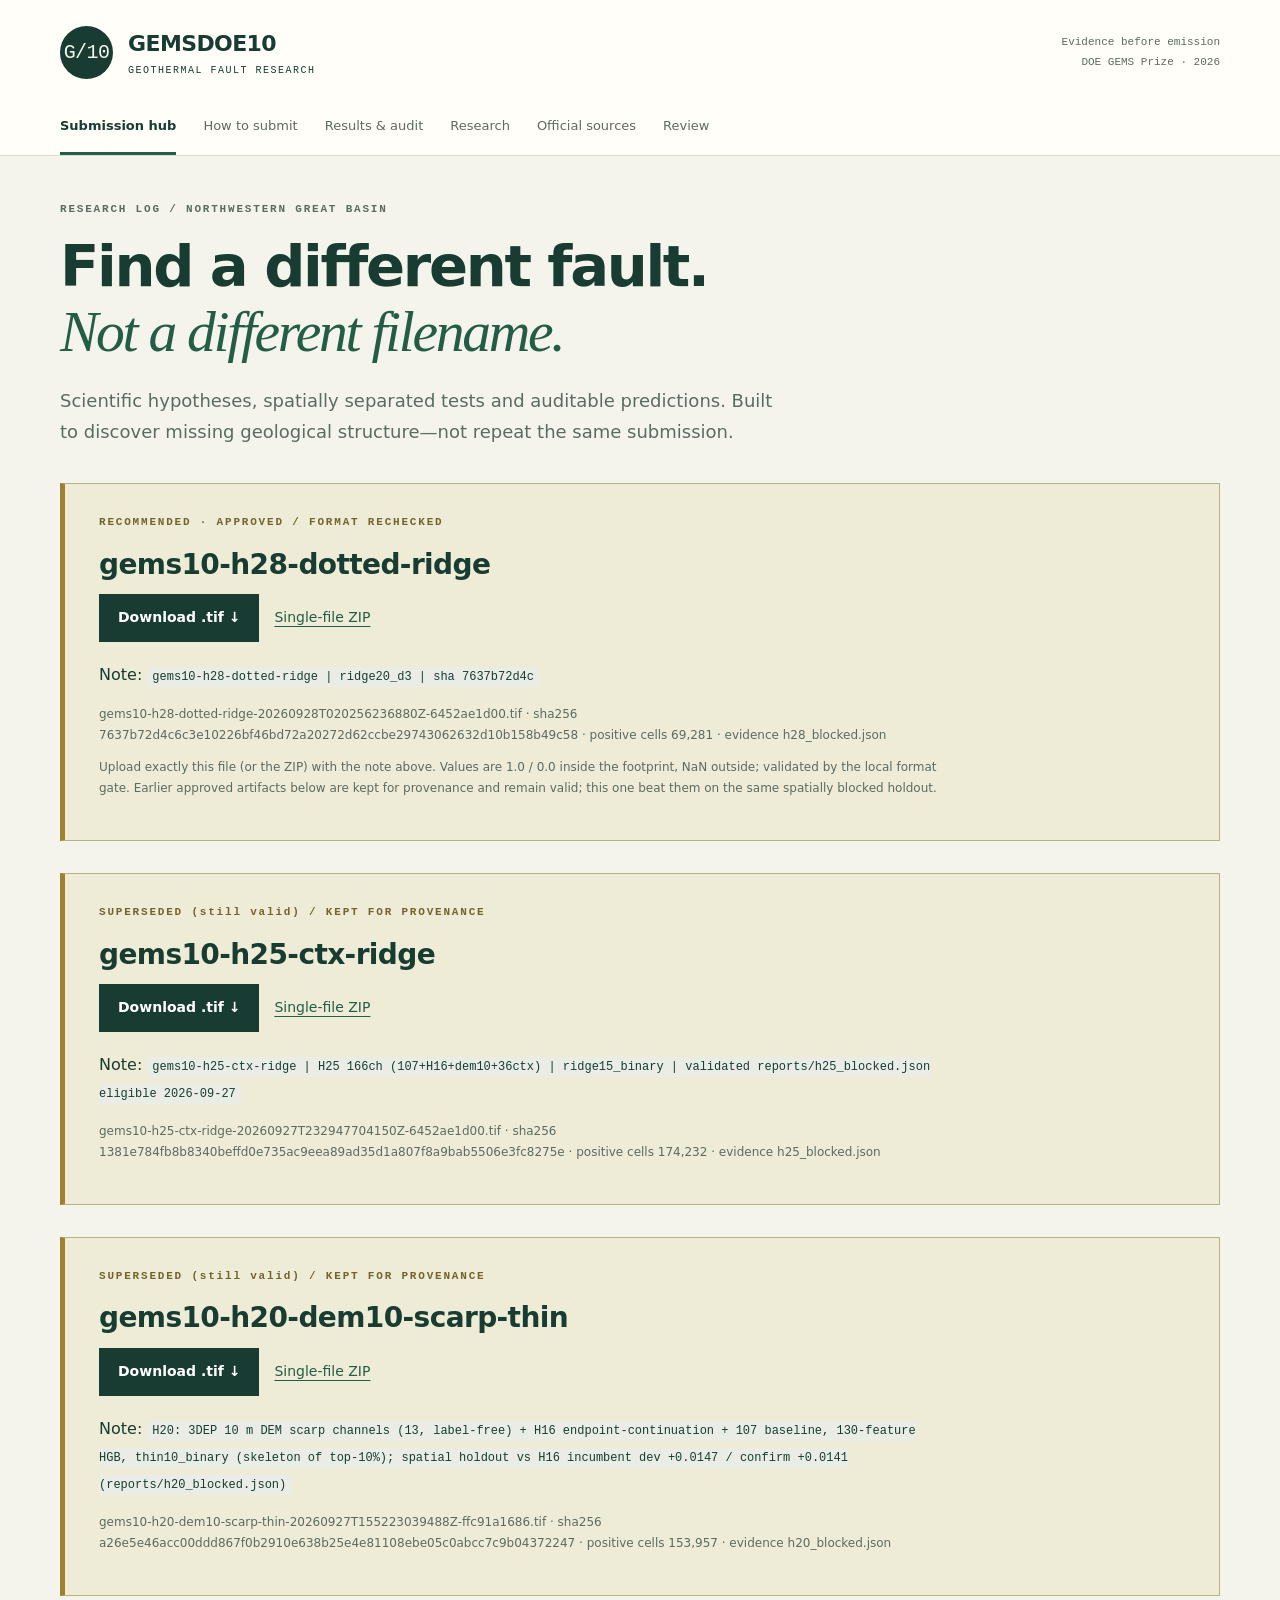
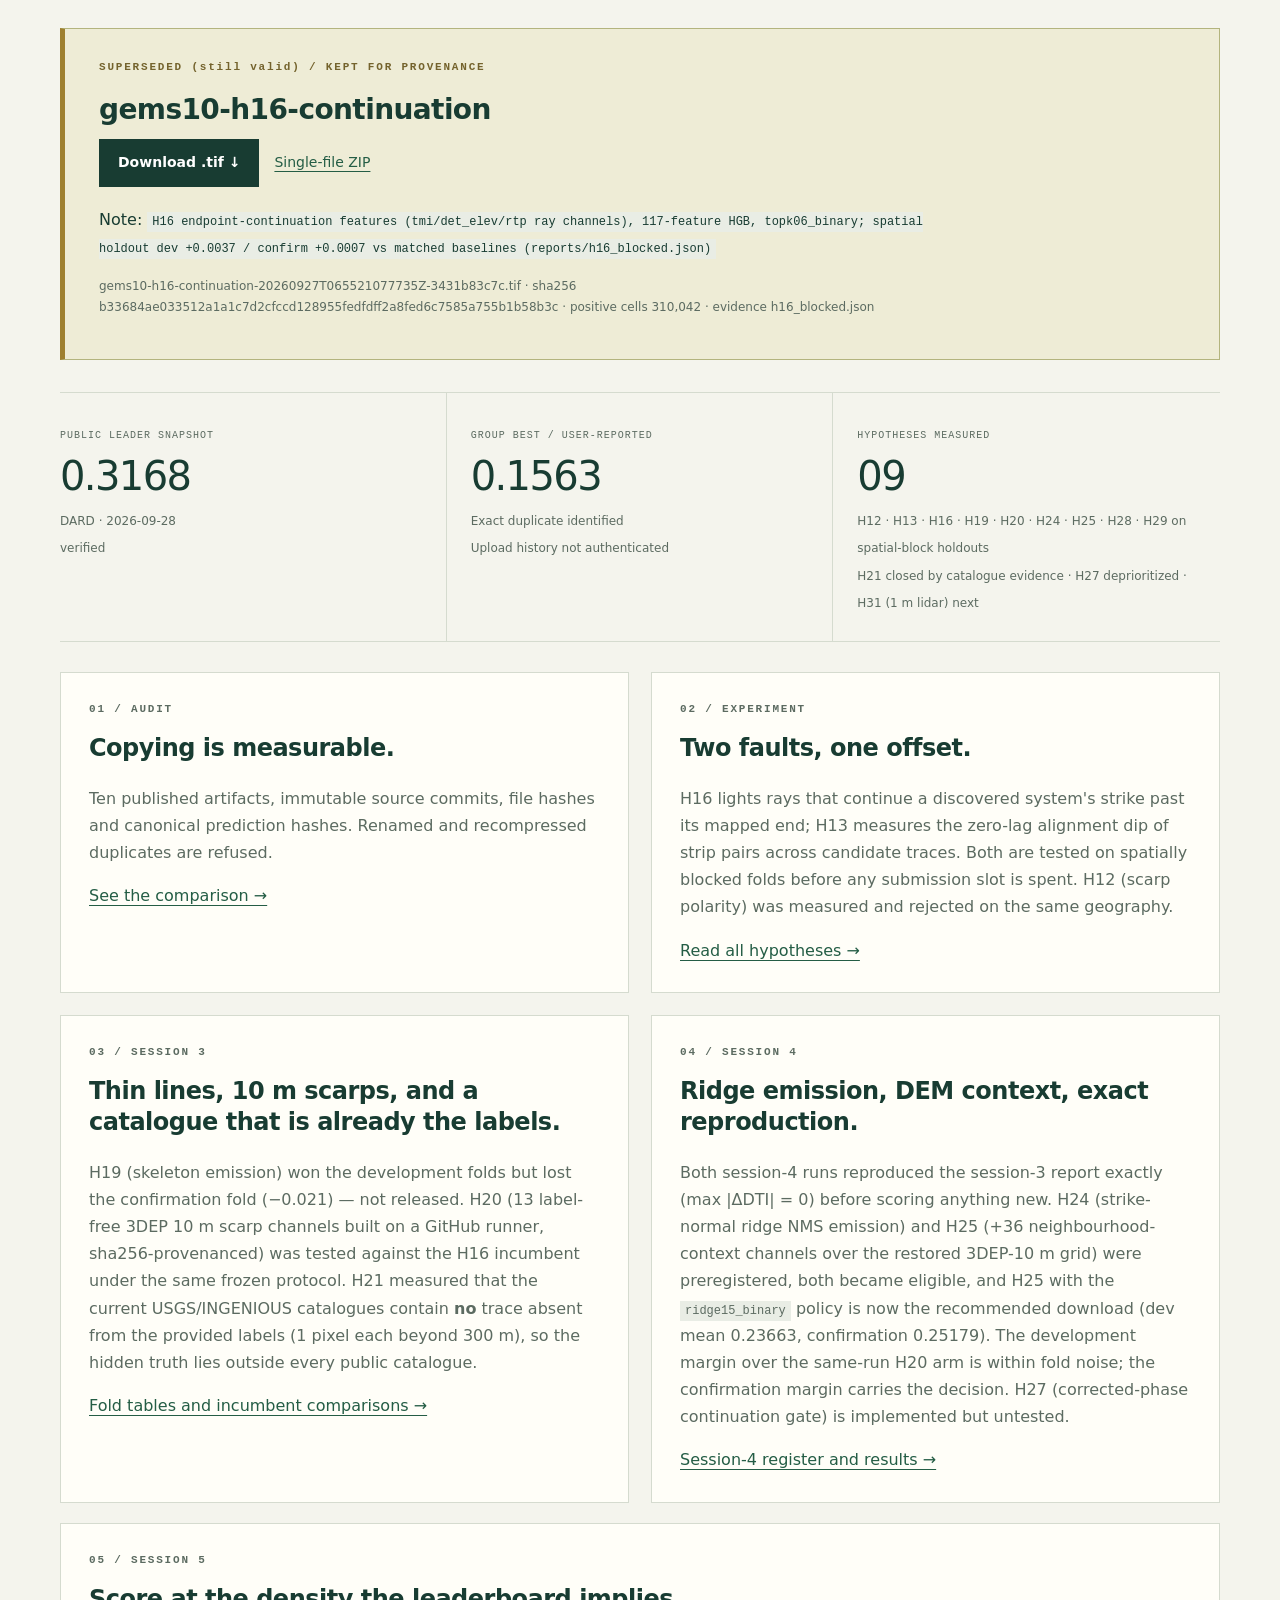
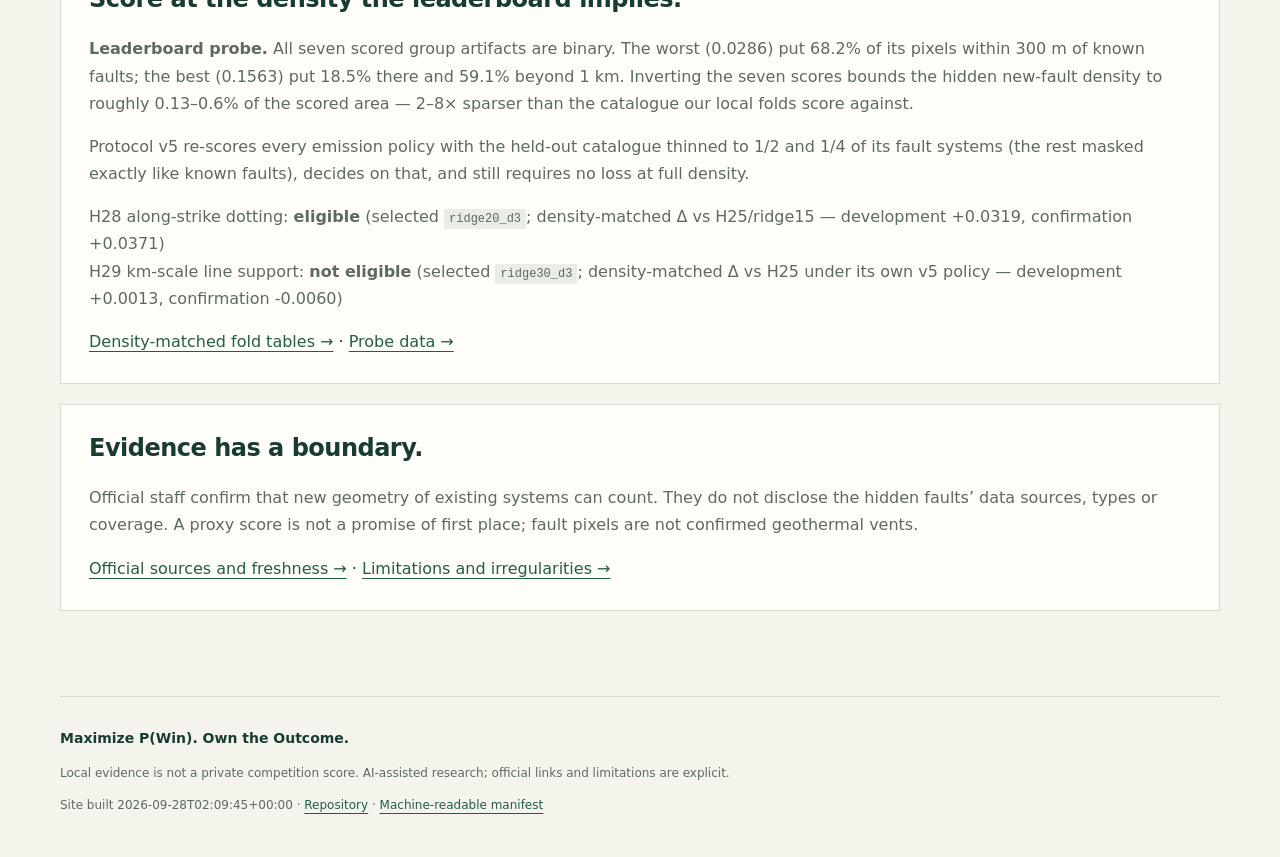
==== commit c951d699: "Pass 3: carried follow-ups + session-5 blocker in NEXT_STEPS; H28 also beats the incumbent at full d" ====
--- a/docs/index.html
+++ b/docs/index.html
@@ -3,4 +3,4 @@
 <meta name="description" content="Evidence-first geological fault discovery: audited predictions, spatial validation and safe submission downloads.">
 <title>Submission hub · GEMSDOE10</title><link rel="stylesheet" href="assets/style.css"></head>
 <body><a class="skip" href="#main">Skip to content</a><header><div class="wrap masthead"><a class="brand" href="index.html"><span class="mark">G/10</span><span>GEMSDOE10<small>GEOTHERMAL FAULT RESEARCH</small></span></a><span class="edition">Evidence before emission<br>DOE GEMS Prize · 2026</span></div><nav class="wrap"><a href="index.html" aria-current=page>Submission hub</a><a href="executive_summary.html" >How to submit</a><a href="results.html" >Results & audit</a><a href="hypotheses.html" >Research</a><a href="sources.html" >Official sources</a><a href="verification.html" >Review</a></nav></header>
-<main id="main" class="wrap"><div class="intro"><span class="eyebrow">RESEARCH LOG / NORTHWESTERN GREAT BASIN</span><h1>Find a different fault.<br><em>Not a different filename.</em></h1><p>Scientific hypotheses, spatially separated tests and auditable predictions. Built to discover missing geological structure—not repeat the same submission.</p></div><section class="release"><span class="eyebrow">RECOMMENDED · APPROVED / FORMAT RECHECKED</span><h2>gems10-h28-dotted-ridge</h2><a class="button" href="downloads/gems10-h28-dotted-ridge-20260928T020256236880Z-6452ae1d00.tif" download>Download .tif ↓</a><a class="text-link" href="downloads/gems10-h28-dotted-ridge-20260928T020256236880Z-6452ae1d00.zip" download>Single-file ZIP</a><p>Note: <code>gems10-h28-dotted-ridge | ridge20_d3 | sha 7637b72d4c</code></p><p class="fine">gems10-h28-dotted-ridge-20260928T020256236880Z-6452ae1d00.tif · sha256 7637b72d4c6c3e10226bf46bd72a20272d62ccbe29743062632d10b158b49c58 · positive cells 69,281 · evidence h28_blocked.json</p><p class="fine">Upload exactly this file (or the ZIP) with the note above. Values are 1.0 / 0.0 inside the footprint, NaN outside; validated by the local format gate. Earlier approved artifacts below are kept for provenance and remain valid; this one beat them on the same spatially blocked holdout.</p></section><section class="release"><span class="eyebrow">SUPERSEDED (still valid) / KEPT FOR PROVENANCE</span><h2>gems10-h25-ctx-ridge</h2><a class="button" href="downloads/gems10-h25-ctx-ridge-20260927T232947704150Z-6452ae1d00.tif" download>Download .tif ↓</a><a class="text-link" href="downloads/gems10-h25-ctx-ridge-20260927T232947704150Z-6452ae1d00.zip" download>Single-file ZIP</a><p>Note: <code>gems10-h25-ctx-ridge | H25 166ch (107+H16+dem10+36ctx) | ridge15_binary | validated reports/h25_blocked.json eligible 2026-09-27</code></p><p class="fine">gems10-h25-ctx-ridge-20260927T232947704150Z-6452ae1d00.tif · sha256 1381e784fb8b8340beffd0e735ac9eea89ad35d1a807f8a9bab5506e3fc8275e · positive cells 174,232 · evidence h25_blocked.json</p></section><section class="release"><span class="eyebrow">SUPERSEDED (still valid) / KEPT FOR PROVENANCE</span><h2>gems10-h20-dem10-scarp-thin</h2><a class="button" href="downloads/gems10-h20-dem10-scarp-thin-20260927T155223039488Z-ffc91a1686.tif" download>Download .tif ↓</a><a class="text-link" href="downloads/gems10-h20-dem10-scarp-thin-20260927T155223039488Z-ffc91a1686.zip" download>Single-file ZIP</a><p>Note: <code>H20: 3DEP 10 m DEM scarp channels (13, label-free) + H16 endpoint-continuation + 107 baseline, 130-feature HGB, thin10_binary (skeleton of top-10%); spatial holdout vs H16 incumbent dev +0.0147 / confirm +0.0141 (reports/h20_blocked.json)</code></p><p class="fine">gems10-h20-dem10-scarp-thin-20260927T155223039488Z-ffc91a1686.tif · sha256 a26e5e46acc00ddd867f0b2910e638b25e4e81108ebe05c0abcc7c9b04372247 · positive cells 153,957 · evidence h20_blocked.json</p></section><section class="release"><span class="eyebrow">SUPERSEDED (still valid) / KEPT FOR PROVENANCE</span><h2>gems10-h16-continuation</h2><a class="button" href="downloads/gems10-h16-continuation-20260927T065521077735Z-3431b83c7c.tif" download>Download .tif ↓</a><a class="text-link" href="downloads/gems10-h16-continuation-20260927T065521077735Z-3431b83c7c.zip" download>Single-file ZIP</a><p>Note: <code>H16 endpoint-continuation features (tmi/det_elev/rtp ray channels), 117-feature HGB, topk06_binary; spatial holdout dev +0.0037 / confirm +0.0007 vs matched baselines (reports/h16_blocked.json)</code></p><p class="fine">gems10-h16-continuation-20260927T065521077735Z-3431b83c7c.tif · sha256 b33684ae033512a1a1c7d2cfccd128955fedfdff2a8fed6c7585a755b1b58b3c · positive cells 310,042 · evidence h16_blocked.json</p></section><div class="stats"><div><span>PUBLIC LEADER SNAPSHOT</span><strong>0.3168</strong><small>DARD · 2026-09-28<br>verified</small></div><div><span>GROUP BEST / USER-REPORTED</span><strong>0.1563</strong><small>Exact duplicate identified<br>Upload history not authenticated</small></div><div><span>HYPOTHESES MEASURED</span><strong>09</strong><small>H12 · H13 · H16 · H19 · H20 · H24 · H25 · H28 · H29 on spatial-block holdouts<br>H21 closed by catalogue evidence · H27 deprioritized · H31 (1 m lidar) next</small></div></div><div class="grid"><section class="card"><span class="eyebrow">01 / AUDIT</span><h2>Copying is measurable.</h2><p>Ten published artifacts, immutable source commits, file hashes and canonical prediction hashes. Renamed and recompressed duplicates are refused.</p><a href="results.html">See the comparison →</a></section><section class="card"><span class="eyebrow">02 / EXPERIMENT</span><h2>Two faults, one offset.</h2><p>H16 lights rays that continue a discovered system's strike past its mapped end; H13 measures the zero-lag alignment dip of strip pairs across candidate traces. Both are tested on spatially blocked folds before any submission slot is spent. H12 (scarp polarity) was measured and rejected on the same geography.</p><a href="hypotheses.html">Read all hypotheses →</a></section><section class="card"><span class="eyebrow">03 / SESSION 3</span><h2>Thin lines, 10 m scarps, and a catalogue that is already the labels.</h2><p>H19 (skeleton emission) won the development folds but lost the confirmation fold (−0.021) — not released. H20 (13 label-free 3DEP 10 m scarp channels built on a GitHub runner, sha256-provenanced) was tested against the H16 incumbent under the same frozen protocol. H21 measured that the current USGS/INGENIOUS catalogues contain <b>no</b> trace absent from the provided labels (1 pixel each beyond 300 m), so the hidden truth lies outside every public catalogue.</p><a href="results.html">Fold tables and incumbent comparisons →</a></section><section class="card"><span class="eyebrow">04 / SESSION 4</span><h2>Ridge emission, DEM context, exact reproduction.</h2><p>Both session-4 runs reproduced the session-3 report exactly (max |ΔDTI| = 0) before scoring anything new. H24 (strike-normal ridge NMS emission) and H25 (+36 neighbourhood-context channels over the restored 3DEP-10 m grid) were preregistered, both became eligible, and H25 with the <code>ridge15_binary</code> policy is now the recommended download (dev mean 0.23663, confirmation 0.25179). The development margin over the same-run H20 arm is within fold noise; the confirmation margin carries the decision. H27 (corrected-phase continuation gate) is implemented but untested.</p><a href="hypotheses.html">Session-4 register and results →</a></section></div><section class="card"><span class="eyebrow">05 / SESSION 5</span><h2>Score at the density the leaderboard implies.</h2><p><b>Leaderboard probe.</b> All seven scored group artifacts are binary. The worst (0.0286) put 68.2% of its pixels within 300 m of known faults; the best (0.1563) put 18.5% there and 59.1% beyond 1 km. Inverting the seven scores bounds the hidden new-fault density to roughly 0.13–0.6% of the scored area — 2–8× sparser than the catalogue our local folds score against.</p><p>Protocol v5 re-scores every emission policy with the held-out catalogue thinned to 1/2 and 1/4 of its fault systems (the rest masked exactly like known faults), decides on that, and still requires no loss at full density.</p><p>H28 along-strike dotting: <b>eligible</b> (selected <code>ridge20_d3</code>; density-matched Δ vs H25/ridge15 — development +0.0319, confirmation +0.0371)<br>H29 km-scale line support: <b>not eligible</b> (selected <code>ridge30_d3</code>; density-matched Δ vs H25 under its own v5 policy — development +0.0013, confirmation -0.0060)</p><a href="results.html">Density-matched fold tables →</a> · <a href="data/lb_probe.json">Probe data →</a></section><section class="card"><h2>Evidence has a boundary.</h2><p>Official staff confirm that new geometry of existing systems can count. They do not disclose the hidden faults’ data sources, types or coverage. A proxy score is not a promise of first place; fault pixels are not confirmed geothermal vents.</p><a href="sources.html">Official sources and freshness →</a> · <a href="verification.html">Limitations and irregularities →</a></section></main><footer class="wrap"><b>Maximize P(Win). Own the Outcome.</b><p>Local evidence is not a private competition score. AI-assisted research; official links and limitations are explicit.</p><p>Site built 2026-09-28T02:08:16+00:00 · <a href="https://github.com/buffedlizard55-lab/GEMSDOE10">Repository</a> · <a href="data/site.json">Machine-readable manifest</a></p></footer></body></html>+<main id="main" class="wrap"><div class="intro"><span class="eyebrow">RESEARCH LOG / NORTHWESTERN GREAT BASIN</span><h1>Find a different fault.<br><em>Not a different filename.</em></h1><p>Scientific hypotheses, spatially separated tests and auditable predictions. Built to discover missing geological structure—not repeat the same submission.</p></div><section class="release"><span class="eyebrow">RECOMMENDED · APPROVED / FORMAT RECHECKED</span><h2>gems10-h28-dotted-ridge</h2><a class="button" href="downloads/gems10-h28-dotted-ridge-20260928T020256236880Z-6452ae1d00.tif" download>Download .tif ↓</a><a class="text-link" href="downloads/gems10-h28-dotted-ridge-20260928T020256236880Z-6452ae1d00.zip" download>Single-file ZIP</a><p>Note: <code>gems10-h28-dotted-ridge | ridge20_d3 | sha 7637b72d4c</code></p><p class="fine">gems10-h28-dotted-ridge-20260928T020256236880Z-6452ae1d00.tif · sha256 7637b72d4c6c3e10226bf46bd72a20272d62ccbe29743062632d10b158b49c58 · positive cells 69,281 · evidence h28_blocked.json</p><p class="fine">Upload exactly this file (or the ZIP) with the note above. Values are 1.0 / 0.0 inside the footprint, NaN outside; validated by the local format gate. Earlier approved artifacts below are kept for provenance and remain valid; this one beat them on the same spatially blocked holdout.</p></section><section class="release"><span class="eyebrow">SUPERSEDED (still valid) / KEPT FOR PROVENANCE</span><h2>gems10-h25-ctx-ridge</h2><a class="button" href="downloads/gems10-h25-ctx-ridge-20260927T232947704150Z-6452ae1d00.tif" download>Download .tif ↓</a><a class="text-link" href="downloads/gems10-h25-ctx-ridge-20260927T232947704150Z-6452ae1d00.zip" download>Single-file ZIP</a><p>Note: <code>gems10-h25-ctx-ridge | H25 166ch (107+H16+dem10+36ctx) | ridge15_binary | validated reports/h25_blocked.json eligible 2026-09-27</code></p><p class="fine">gems10-h25-ctx-ridge-20260927T232947704150Z-6452ae1d00.tif · sha256 1381e784fb8b8340beffd0e735ac9eea89ad35d1a807f8a9bab5506e3fc8275e · positive cells 174,232 · evidence h25_blocked.json</p></section><section class="release"><span class="eyebrow">SUPERSEDED (still valid) / KEPT FOR PROVENANCE</span><h2>gems10-h20-dem10-scarp-thin</h2><a class="button" href="downloads/gems10-h20-dem10-scarp-thin-20260927T155223039488Z-ffc91a1686.tif" download>Download .tif ↓</a><a class="text-link" href="downloads/gems10-h20-dem10-scarp-thin-20260927T155223039488Z-ffc91a1686.zip" download>Single-file ZIP</a><p>Note: <code>H20: 3DEP 10 m DEM scarp channels (13, label-free) + H16 endpoint-continuation + 107 baseline, 130-feature HGB, thin10_binary (skeleton of top-10%); spatial holdout vs H16 incumbent dev +0.0147 / confirm +0.0141 (reports/h20_blocked.json)</code></p><p class="fine">gems10-h20-dem10-scarp-thin-20260927T155223039488Z-ffc91a1686.tif · sha256 a26e5e46acc00ddd867f0b2910e638b25e4e81108ebe05c0abcc7c9b04372247 · positive cells 153,957 · evidence h20_blocked.json</p></section><section class="release"><span class="eyebrow">SUPERSEDED (still valid) / KEPT FOR PROVENANCE</span><h2>gems10-h16-continuation</h2><a class="button" href="downloads/gems10-h16-continuation-20260927T065521077735Z-3431b83c7c.tif" download>Download .tif ↓</a><a class="text-link" href="downloads/gems10-h16-continuation-20260927T065521077735Z-3431b83c7c.zip" download>Single-file ZIP</a><p>Note: <code>H16 endpoint-continuation features (tmi/det_elev/rtp ray channels), 117-feature HGB, topk06_binary; spatial holdout dev +0.0037 / confirm +0.0007 vs matched baselines (reports/h16_blocked.json)</code></p><p class="fine">gems10-h16-continuation-20260927T065521077735Z-3431b83c7c.tif · sha256 b33684ae033512a1a1c7d2cfccd128955fedfdff2a8fed6c7585a755b1b58b3c · positive cells 310,042 · evidence h16_blocked.json</p></section><div class="stats"><div><span>PUBLIC LEADER SNAPSHOT</span><strong>0.3168</strong><small>DARD · 2026-09-28<br>verified</small></div><div><span>GROUP BEST / USER-REPORTED</span><strong>0.1563</strong><small>Exact duplicate identified<br>Upload history not authenticated</small></div><div><span>HYPOTHESES MEASURED</span><strong>09</strong><small>H12 · H13 · H16 · H19 · H20 · H24 · H25 · H28 · H29 on spatial-block holdouts<br>H21 closed by catalogue evidence · H27 deprioritized · H31 (1 m lidar) next</small></div></div><div class="grid"><section class="card"><span class="eyebrow">01 / AUDIT</span><h2>Copying is measurable.</h2><p>Ten published artifacts, immutable source commits, file hashes and canonical prediction hashes. Renamed and recompressed duplicates are refused.</p><a href="results.html">See the comparison →</a></section><section class="card"><span class="eyebrow">02 / EXPERIMENT</span><h2>Two faults, one offset.</h2><p>H16 lights rays that continue a discovered system's strike past its mapped end; H13 measures the zero-lag alignment dip of strip pairs across candidate traces. Both are tested on spatially blocked folds before any submission slot is spent. H12 (scarp polarity) was measured and rejected on the same geography.</p><a href="hypotheses.html">Read all hypotheses →</a></section><section class="card"><span class="eyebrow">03 / SESSION 3</span><h2>Thin lines, 10 m scarps, and a catalogue that is already the labels.</h2><p>H19 (skeleton emission) won the development folds but lost the confirmation fold (−0.021) — not released. H20 (13 label-free 3DEP 10 m scarp channels built on a GitHub runner, sha256-provenanced) was tested against the H16 incumbent under the same frozen protocol. H21 measured that the current USGS/INGENIOUS catalogues contain <b>no</b> trace absent from the provided labels (1 pixel each beyond 300 m), so the hidden truth lies outside every public catalogue.</p><a href="results.html">Fold tables and incumbent comparisons →</a></section><section class="card"><span class="eyebrow">04 / SESSION 4</span><h2>Ridge emission, DEM context, exact reproduction.</h2><p>Both session-4 runs reproduced the session-3 report exactly (max |ΔDTI| = 0) before scoring anything new. H24 (strike-normal ridge NMS emission) and H25 (+36 neighbourhood-context channels over the restored 3DEP-10 m grid) were preregistered, both became eligible, and H25 with the <code>ridge15_binary</code> policy is now the recommended download (dev mean 0.23663, confirmation 0.25179). The development margin over the same-run H20 arm is within fold noise; the confirmation margin carries the decision. H27 (corrected-phase continuation gate) is implemented but untested.</p><a href="hypotheses.html">Session-4 register and results →</a></section></div><section class="card"><span class="eyebrow">05 / SESSION 5</span><h2>Score at the density the leaderboard implies.</h2><p><b>Leaderboard probe.</b> All seven scored group artifacts are binary. The worst (0.0286) put 68.2% of its pixels within 300 m of known faults; the best (0.1563) put 18.5% there and 59.1% beyond 1 km. Inverting the seven scores bounds the hidden new-fault density to roughly 0.13–0.6% of the scored area — 2–8× sparser than the catalogue our local folds score against.</p><p>Protocol v5 re-scores every emission policy with the held-out catalogue thinned to 1/2 and 1/4 of its fault systems (the rest masked exactly like known faults), decides on that, and still requires no loss at full density.</p><p>H28 along-strike dotting: <b>eligible</b> (selected <code>ridge20_d3</code>; density-matched Δ vs H25/ridge15 — development +0.0319, confirmation +0.0371)<br>H29 km-scale line support: <b>not eligible</b> (selected <code>ridge30_d3</code>; density-matched Δ vs H25 under its own v5 policy — development +0.0013, confirmation -0.0060)</p><a href="results.html">Density-matched fold tables →</a> · <a href="data/lb_probe.json">Probe data →</a></section><section class="card"><h2>Evidence has a boundary.</h2><p>Official staff confirm that new geometry of existing systems can count. They do not disclose the hidden faults’ data sources, types or coverage. A proxy score is not a promise of first place; fault pixels are not confirmed geothermal vents.</p><a href="sources.html">Official sources and freshness →</a> · <a href="verification.html">Limitations and irregularities →</a></section></main><footer class="wrap"><b>Maximize P(Win). Own the Outcome.</b><p>Local evidence is not a private competition score. AI-assisted research; official links and limitations are explicit.</p><p>Site built 2026-09-28T02:09:45+00:00 · <a href="https://github.com/buffedlizard55-lab/GEMSDOE10">Repository</a> · <a href="data/site.json">Machine-readable manifest</a></p></footer></body></html>
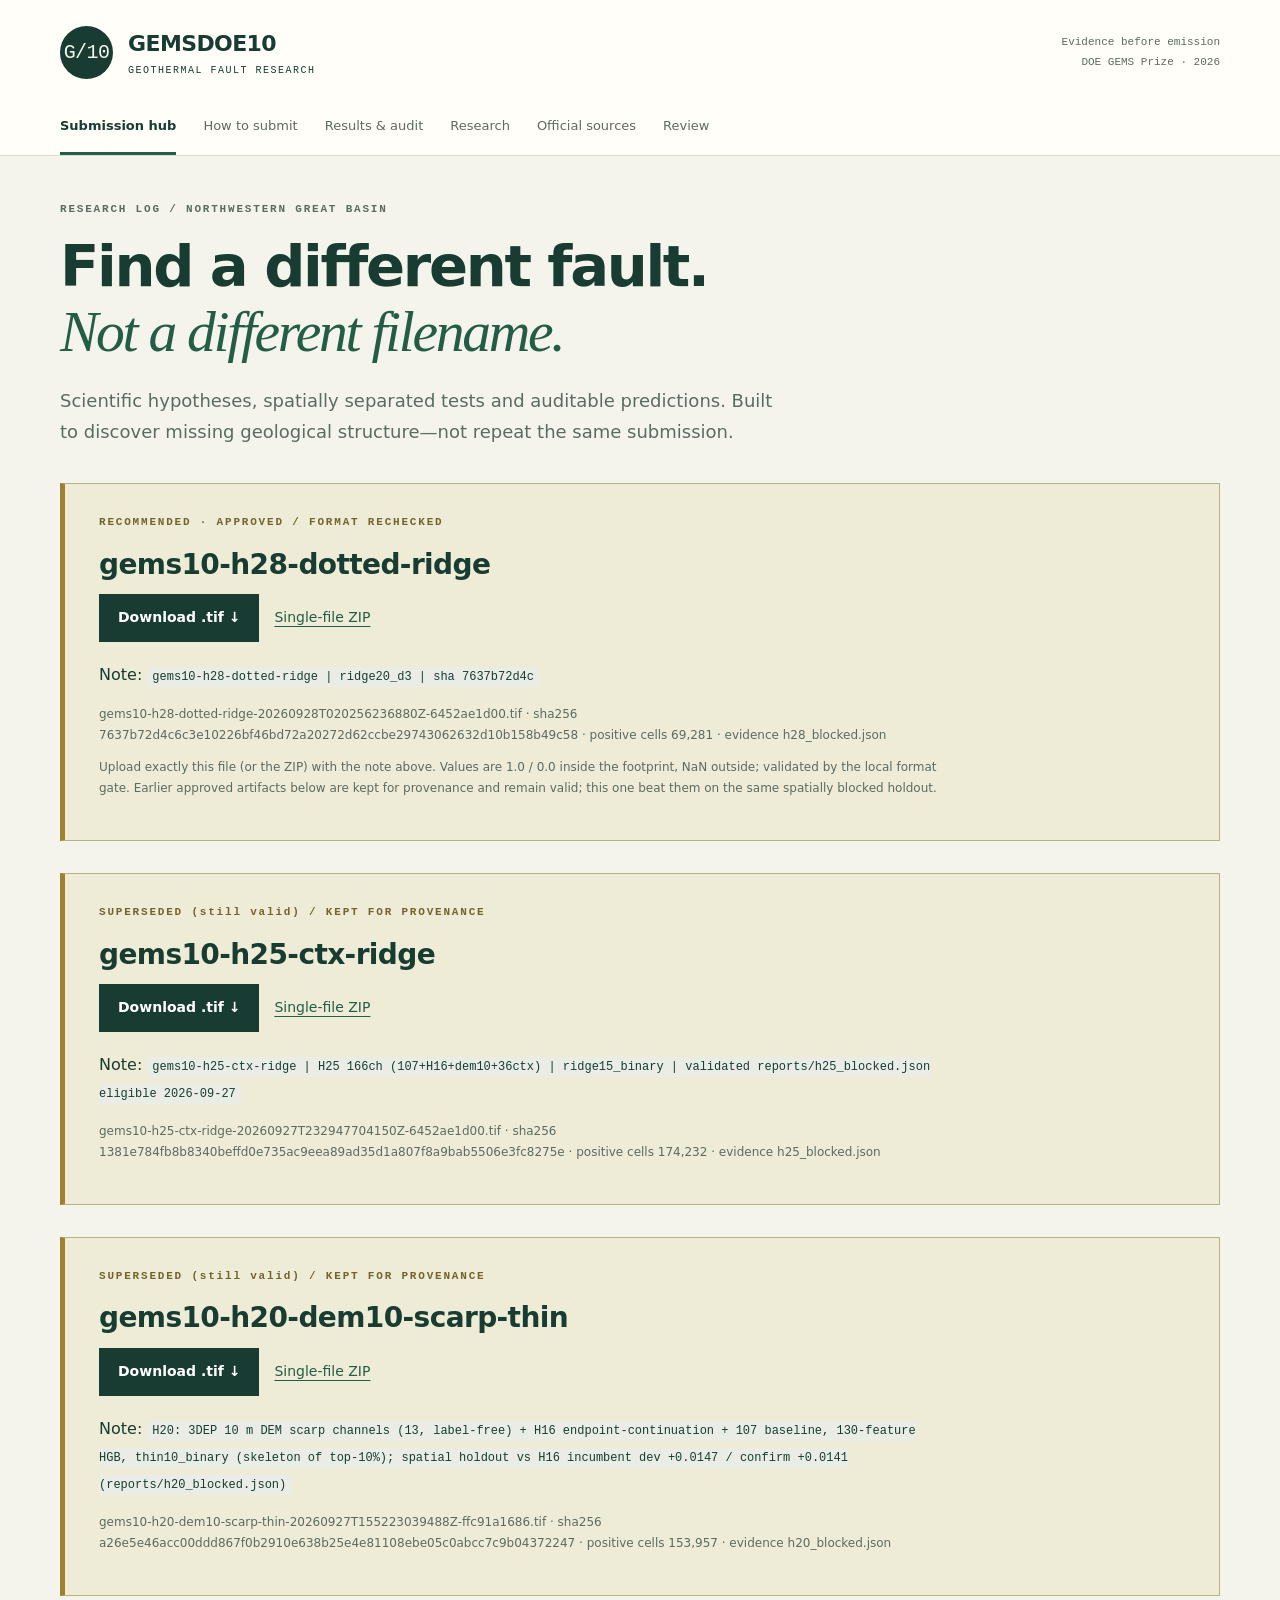
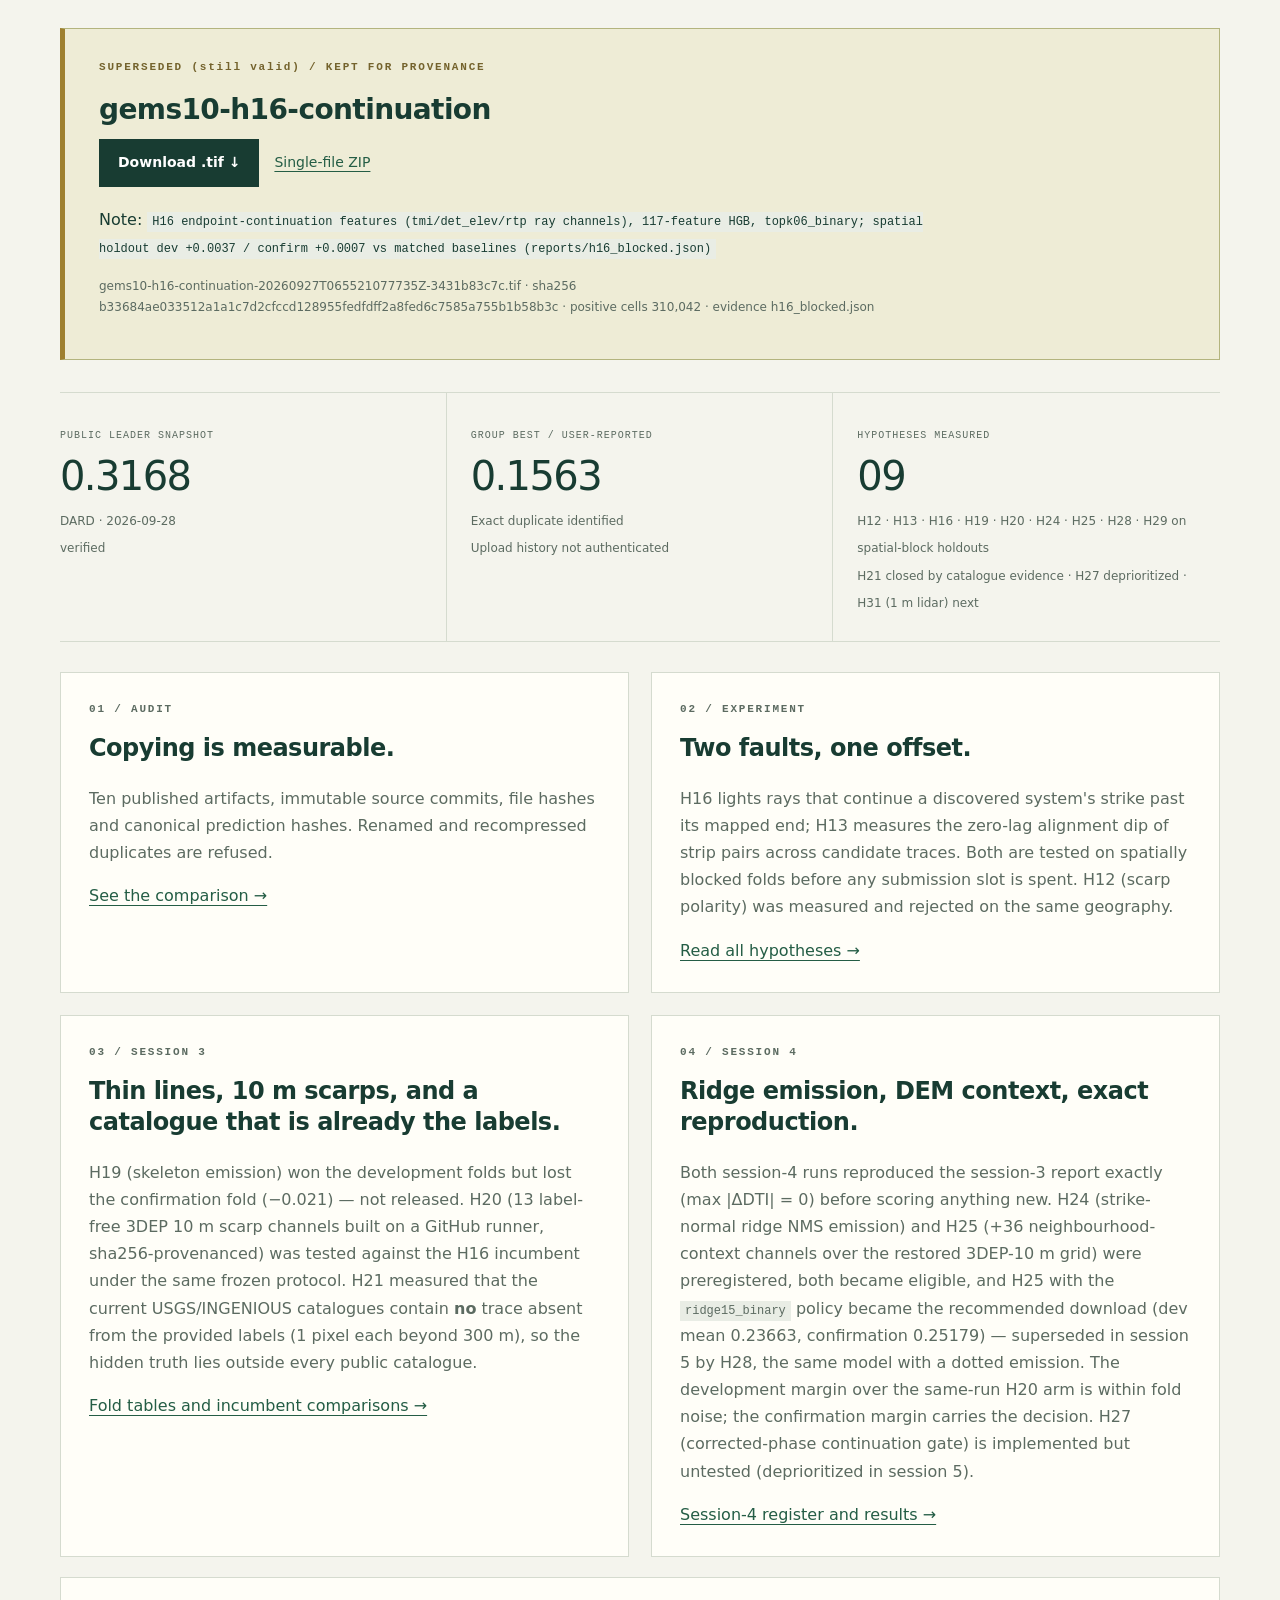
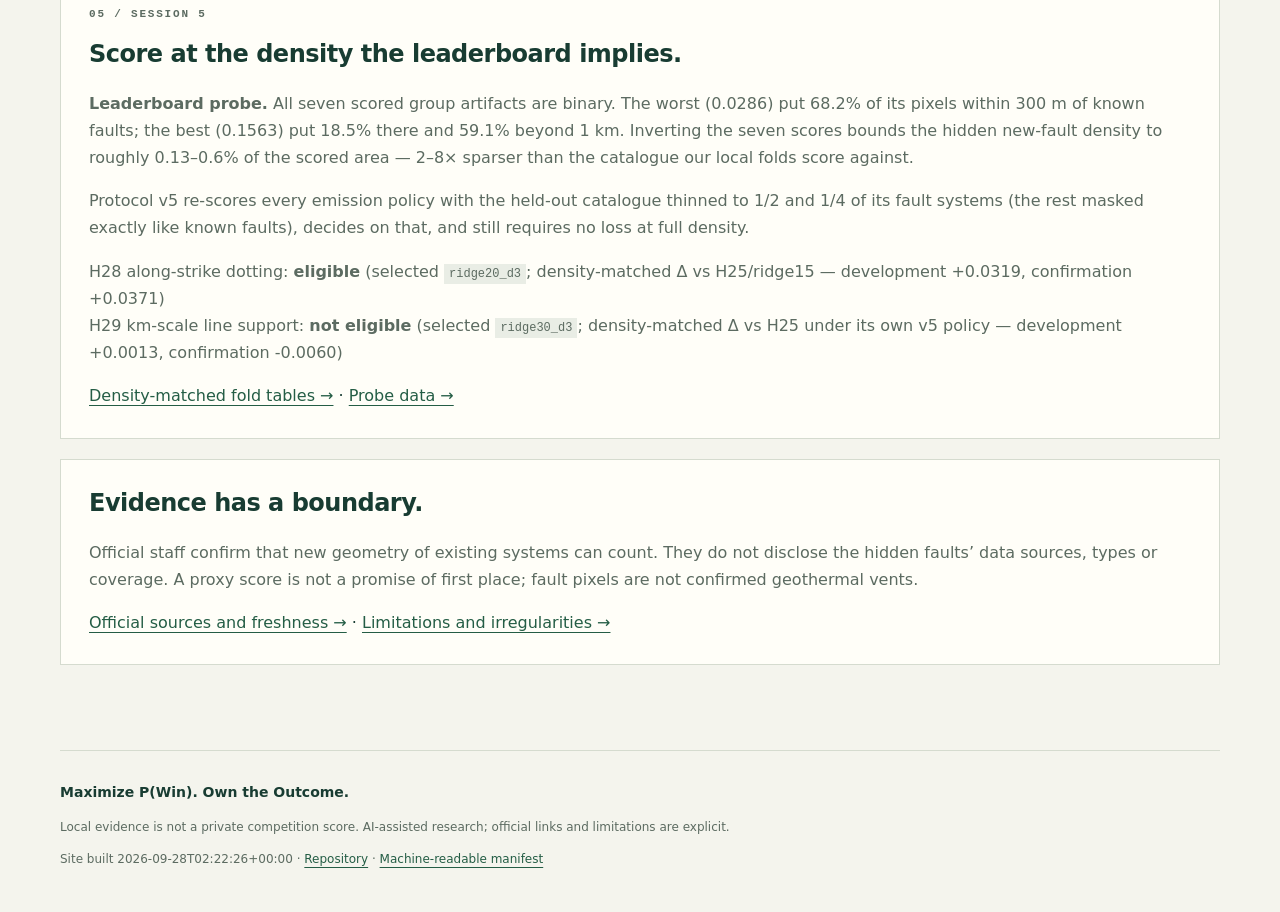
==== commit 9664a9bc: "Docs/site: retire stale 'H25 is the current recommendation' statements (REVIEW executive decision, L" ====
--- a/docs/index.html
+++ b/docs/index.html
@@ -3,4 +3,4 @@
 <meta name="description" content="Evidence-first geological fault discovery: audited predictions, spatial validation and safe submission downloads.">
 <title>Submission hub · GEMSDOE10</title><link rel="stylesheet" href="assets/style.css"></head>
 <body><a class="skip" href="#main">Skip to content</a><header><div class="wrap masthead"><a class="brand" href="index.html"><span class="mark">G/10</span><span>GEMSDOE10<small>GEOTHERMAL FAULT RESEARCH</small></span></a><span class="edition">Evidence before emission<br>DOE GEMS Prize · 2026</span></div><nav class="wrap"><a href="index.html" aria-current=page>Submission hub</a><a href="executive_summary.html" >How to submit</a><a href="results.html" >Results & audit</a><a href="hypotheses.html" >Research</a><a href="sources.html" >Official sources</a><a href="verification.html" >Review</a></nav></header>
-<main id="main" class="wrap"><div class="intro"><span class="eyebrow">RESEARCH LOG / NORTHWESTERN GREAT BASIN</span><h1>Find a different fault.<br><em>Not a different filename.</em></h1><p>Scientific hypotheses, spatially separated tests and auditable predictions. Built to discover missing geological structure—not repeat the same submission.</p></div><section class="release"><span class="eyebrow">RECOMMENDED · APPROVED / FORMAT RECHECKED</span><h2>gems10-h28-dotted-ridge</h2><a class="button" href="downloads/gems10-h28-dotted-ridge-20260928T020256236880Z-6452ae1d00.tif" download>Download .tif ↓</a><a class="text-link" href="downloads/gems10-h28-dotted-ridge-20260928T020256236880Z-6452ae1d00.zip" download>Single-file ZIP</a><p>Note: <code>gems10-h28-dotted-ridge | ridge20_d3 | sha 7637b72d4c</code></p><p class="fine">gems10-h28-dotted-ridge-20260928T020256236880Z-6452ae1d00.tif · sha256 7637b72d4c6c3e10226bf46bd72a20272d62ccbe29743062632d10b158b49c58 · positive cells 69,281 · evidence h28_blocked.json</p><p class="fine">Upload exactly this file (or the ZIP) with the note above. Values are 1.0 / 0.0 inside the footprint, NaN outside; validated by the local format gate. Earlier approved artifacts below are kept for provenance and remain valid; this one beat them on the same spatially blocked holdout.</p></section><section class="release"><span class="eyebrow">SUPERSEDED (still valid) / KEPT FOR PROVENANCE</span><h2>gems10-h25-ctx-ridge</h2><a class="button" href="downloads/gems10-h25-ctx-ridge-20260927T232947704150Z-6452ae1d00.tif" download>Download .tif ↓</a><a class="text-link" href="downloads/gems10-h25-ctx-ridge-20260927T232947704150Z-6452ae1d00.zip" download>Single-file ZIP</a><p>Note: <code>gems10-h25-ctx-ridge | H25 166ch (107+H16+dem10+36ctx) | ridge15_binary | validated reports/h25_blocked.json eligible 2026-09-27</code></p><p class="fine">gems10-h25-ctx-ridge-20260927T232947704150Z-6452ae1d00.tif · sha256 1381e784fb8b8340beffd0e735ac9eea89ad35d1a807f8a9bab5506e3fc8275e · positive cells 174,232 · evidence h25_blocked.json</p></section><section class="release"><span class="eyebrow">SUPERSEDED (still valid) / KEPT FOR PROVENANCE</span><h2>gems10-h20-dem10-scarp-thin</h2><a class="button" href="downloads/gems10-h20-dem10-scarp-thin-20260927T155223039488Z-ffc91a1686.tif" download>Download .tif ↓</a><a class="text-link" href="downloads/gems10-h20-dem10-scarp-thin-20260927T155223039488Z-ffc91a1686.zip" download>Single-file ZIP</a><p>Note: <code>H20: 3DEP 10 m DEM scarp channels (13, label-free) + H16 endpoint-continuation + 107 baseline, 130-feature HGB, thin10_binary (skeleton of top-10%); spatial holdout vs H16 incumbent dev +0.0147 / confirm +0.0141 (reports/h20_blocked.json)</code></p><p class="fine">gems10-h20-dem10-scarp-thin-20260927T155223039488Z-ffc91a1686.tif · sha256 a26e5e46acc00ddd867f0b2910e638b25e4e81108ebe05c0abcc7c9b04372247 · positive cells 153,957 · evidence h20_blocked.json</p></section><section class="release"><span class="eyebrow">SUPERSEDED (still valid) / KEPT FOR PROVENANCE</span><h2>gems10-h16-continuation</h2><a class="button" href="downloads/gems10-h16-continuation-20260927T065521077735Z-3431b83c7c.tif" download>Download .tif ↓</a><a class="text-link" href="downloads/gems10-h16-continuation-20260927T065521077735Z-3431b83c7c.zip" download>Single-file ZIP</a><p>Note: <code>H16 endpoint-continuation features (tmi/det_elev/rtp ray channels), 117-feature HGB, topk06_binary; spatial holdout dev +0.0037 / confirm +0.0007 vs matched baselines (reports/h16_blocked.json)</code></p><p class="fine">gems10-h16-continuation-20260927T065521077735Z-3431b83c7c.tif · sha256 b33684ae033512a1a1c7d2cfccd128955fedfdff2a8fed6c7585a755b1b58b3c · positive cells 310,042 · evidence h16_blocked.json</p></section><div class="stats"><div><span>PUBLIC LEADER SNAPSHOT</span><strong>0.3168</strong><small>DARD · 2026-09-28<br>verified</small></div><div><span>GROUP BEST / USER-REPORTED</span><strong>0.1563</strong><small>Exact duplicate identified<br>Upload history not authenticated</small></div><div><span>HYPOTHESES MEASURED</span><strong>09</strong><small>H12 · H13 · H16 · H19 · H20 · H24 · H25 · H28 · H29 on spatial-block holdouts<br>H21 closed by catalogue evidence · H27 deprioritized · H31 (1 m lidar) next</small></div></div><div class="grid"><section class="card"><span class="eyebrow">01 / AUDIT</span><h2>Copying is measurable.</h2><p>Ten published artifacts, immutable source commits, file hashes and canonical prediction hashes. Renamed and recompressed duplicates are refused.</p><a href="results.html">See the comparison →</a></section><section class="card"><span class="eyebrow">02 / EXPERIMENT</span><h2>Two faults, one offset.</h2><p>H16 lights rays that continue a discovered system's strike past its mapped end; H13 measures the zero-lag alignment dip of strip pairs across candidate traces. Both are tested on spatially blocked folds before any submission slot is spent. H12 (scarp polarity) was measured and rejected on the same geography.</p><a href="hypotheses.html">Read all hypotheses →</a></section><section class="card"><span class="eyebrow">03 / SESSION 3</span><h2>Thin lines, 10 m scarps, and a catalogue that is already the labels.</h2><p>H19 (skeleton emission) won the development folds but lost the confirmation fold (−0.021) — not released. H20 (13 label-free 3DEP 10 m scarp channels built on a GitHub runner, sha256-provenanced) was tested against the H16 incumbent under the same frozen protocol. H21 measured that the current USGS/INGENIOUS catalogues contain <b>no</b> trace absent from the provided labels (1 pixel each beyond 300 m), so the hidden truth lies outside every public catalogue.</p><a href="results.html">Fold tables and incumbent comparisons →</a></section><section class="card"><span class="eyebrow">04 / SESSION 4</span><h2>Ridge emission, DEM context, exact reproduction.</h2><p>Both session-4 runs reproduced the session-3 report exactly (max |ΔDTI| = 0) before scoring anything new. H24 (strike-normal ridge NMS emission) and H25 (+36 neighbourhood-context channels over the restored 3DEP-10 m grid) were preregistered, both became eligible, and H25 with the <code>ridge15_binary</code> policy is now the recommended download (dev mean 0.23663, confirmation 0.25179). The development margin over the same-run H20 arm is within fold noise; the confirmation margin carries the decision. H27 (corrected-phase continuation gate) is implemented but untested.</p><a href="hypotheses.html">Session-4 register and results →</a></section></div><section class="card"><span class="eyebrow">05 / SESSION 5</span><h2>Score at the density the leaderboard implies.</h2><p><b>Leaderboard probe.</b> All seven scored group artifacts are binary. The worst (0.0286) put 68.2% of its pixels within 300 m of known faults; the best (0.1563) put 18.5% there and 59.1% beyond 1 km. Inverting the seven scores bounds the hidden new-fault density to roughly 0.13–0.6% of the scored area — 2–8× sparser than the catalogue our local folds score against.</p><p>Protocol v5 re-scores every emission policy with the held-out catalogue thinned to 1/2 and 1/4 of its fault systems (the rest masked exactly like known faults), decides on that, and still requires no loss at full density.</p><p>H28 along-strike dotting: <b>eligible</b> (selected <code>ridge20_d3</code>; density-matched Δ vs H25/ridge15 — development +0.0319, confirmation +0.0371)<br>H29 km-scale line support: <b>not eligible</b> (selected <code>ridge30_d3</code>; density-matched Δ vs H25 under its own v5 policy — development +0.0013, confirmation -0.0060)</p><a href="results.html">Density-matched fold tables →</a> · <a href="data/lb_probe.json">Probe data →</a></section><section class="card"><h2>Evidence has a boundary.</h2><p>Official staff confirm that new geometry of existing systems can count. They do not disclose the hidden faults’ data sources, types or coverage. A proxy score is not a promise of first place; fault pixels are not confirmed geothermal vents.</p><a href="sources.html">Official sources and freshness →</a> · <a href="verification.html">Limitations and irregularities →</a></section></main><footer class="wrap"><b>Maximize P(Win). Own the Outcome.</b><p>Local evidence is not a private competition score. AI-assisted research; official links and limitations are explicit.</p><p>Site built 2026-09-28T02:09:45+00:00 · <a href="https://github.com/buffedlizard55-lab/GEMSDOE10">Repository</a> · <a href="data/site.json">Machine-readable manifest</a></p></footer></body></html>+<main id="main" class="wrap"><div class="intro"><span class="eyebrow">RESEARCH LOG / NORTHWESTERN GREAT BASIN</span><h1>Find a different fault.<br><em>Not a different filename.</em></h1><p>Scientific hypotheses, spatially separated tests and auditable predictions. Built to discover missing geological structure—not repeat the same submission.</p></div><section class="release"><span class="eyebrow">RECOMMENDED · APPROVED / FORMAT RECHECKED</span><h2>gems10-h28-dotted-ridge</h2><a class="button" href="downloads/gems10-h28-dotted-ridge-20260928T020256236880Z-6452ae1d00.tif" download>Download .tif ↓</a><a class="text-link" href="downloads/gems10-h28-dotted-ridge-20260928T020256236880Z-6452ae1d00.zip" download>Single-file ZIP</a><p>Note: <code>gems10-h28-dotted-ridge | ridge20_d3 | sha 7637b72d4c</code></p><p class="fine">gems10-h28-dotted-ridge-20260928T020256236880Z-6452ae1d00.tif · sha256 7637b72d4c6c3e10226bf46bd72a20272d62ccbe29743062632d10b158b49c58 · positive cells 69,281 · evidence h28_blocked.json</p><p class="fine">Upload exactly this file (or the ZIP) with the note above. Values are 1.0 / 0.0 inside the footprint, NaN outside; validated by the local format gate. Earlier approved artifacts below are kept for provenance and remain valid; this one beat them on the same spatially blocked holdout.</p></section><section class="release"><span class="eyebrow">SUPERSEDED (still valid) / KEPT FOR PROVENANCE</span><h2>gems10-h25-ctx-ridge</h2><a class="button" href="downloads/gems10-h25-ctx-ridge-20260927T232947704150Z-6452ae1d00.tif" download>Download .tif ↓</a><a class="text-link" href="downloads/gems10-h25-ctx-ridge-20260927T232947704150Z-6452ae1d00.zip" download>Single-file ZIP</a><p>Note: <code>gems10-h25-ctx-ridge | H25 166ch (107+H16+dem10+36ctx) | ridge15_binary | validated reports/h25_blocked.json eligible 2026-09-27</code></p><p class="fine">gems10-h25-ctx-ridge-20260927T232947704150Z-6452ae1d00.tif · sha256 1381e784fb8b8340beffd0e735ac9eea89ad35d1a807f8a9bab5506e3fc8275e · positive cells 174,232 · evidence h25_blocked.json</p></section><section class="release"><span class="eyebrow">SUPERSEDED (still valid) / KEPT FOR PROVENANCE</span><h2>gems10-h20-dem10-scarp-thin</h2><a class="button" href="downloads/gems10-h20-dem10-scarp-thin-20260927T155223039488Z-ffc91a1686.tif" download>Download .tif ↓</a><a class="text-link" href="downloads/gems10-h20-dem10-scarp-thin-20260927T155223039488Z-ffc91a1686.zip" download>Single-file ZIP</a><p>Note: <code>H20: 3DEP 10 m DEM scarp channels (13, label-free) + H16 endpoint-continuation + 107 baseline, 130-feature HGB, thin10_binary (skeleton of top-10%); spatial holdout vs H16 incumbent dev +0.0147 / confirm +0.0141 (reports/h20_blocked.json)</code></p><p class="fine">gems10-h20-dem10-scarp-thin-20260927T155223039488Z-ffc91a1686.tif · sha256 a26e5e46acc00ddd867f0b2910e638b25e4e81108ebe05c0abcc7c9b04372247 · positive cells 153,957 · evidence h20_blocked.json</p></section><section class="release"><span class="eyebrow">SUPERSEDED (still valid) / KEPT FOR PROVENANCE</span><h2>gems10-h16-continuation</h2><a class="button" href="downloads/gems10-h16-continuation-20260927T065521077735Z-3431b83c7c.tif" download>Download .tif ↓</a><a class="text-link" href="downloads/gems10-h16-continuation-20260927T065521077735Z-3431b83c7c.zip" download>Single-file ZIP</a><p>Note: <code>H16 endpoint-continuation features (tmi/det_elev/rtp ray channels), 117-feature HGB, topk06_binary; spatial holdout dev +0.0037 / confirm +0.0007 vs matched baselines (reports/h16_blocked.json)</code></p><p class="fine">gems10-h16-continuation-20260927T065521077735Z-3431b83c7c.tif · sha256 b33684ae033512a1a1c7d2cfccd128955fedfdff2a8fed6c7585a755b1b58b3c · positive cells 310,042 · evidence h16_blocked.json</p></section><div class="stats"><div><span>PUBLIC LEADER SNAPSHOT</span><strong>0.3168</strong><small>DARD · 2026-09-28<br>verified</small></div><div><span>GROUP BEST / USER-REPORTED</span><strong>0.1563</strong><small>Exact duplicate identified<br>Upload history not authenticated</small></div><div><span>HYPOTHESES MEASURED</span><strong>09</strong><small>H12 · H13 · H16 · H19 · H20 · H24 · H25 · H28 · H29 on spatial-block holdouts<br>H21 closed by catalogue evidence · H27 deprioritized · H31 (1 m lidar) next</small></div></div><div class="grid"><section class="card"><span class="eyebrow">01 / AUDIT</span><h2>Copying is measurable.</h2><p>Ten published artifacts, immutable source commits, file hashes and canonical prediction hashes. Renamed and recompressed duplicates are refused.</p><a href="results.html">See the comparison →</a></section><section class="card"><span class="eyebrow">02 / EXPERIMENT</span><h2>Two faults, one offset.</h2><p>H16 lights rays that continue a discovered system's strike past its mapped end; H13 measures the zero-lag alignment dip of strip pairs across candidate traces. Both are tested on spatially blocked folds before any submission slot is spent. H12 (scarp polarity) was measured and rejected on the same geography.</p><a href="hypotheses.html">Read all hypotheses →</a></section><section class="card"><span class="eyebrow">03 / SESSION 3</span><h2>Thin lines, 10 m scarps, and a catalogue that is already the labels.</h2><p>H19 (skeleton emission) won the development folds but lost the confirmation fold (−0.021) — not released. H20 (13 label-free 3DEP 10 m scarp channels built on a GitHub runner, sha256-provenanced) was tested against the H16 incumbent under the same frozen protocol. H21 measured that the current USGS/INGENIOUS catalogues contain <b>no</b> trace absent from the provided labels (1 pixel each beyond 300 m), so the hidden truth lies outside every public catalogue.</p><a href="results.html">Fold tables and incumbent comparisons →</a></section><section class="card"><span class="eyebrow">04 / SESSION 4</span><h2>Ridge emission, DEM context, exact reproduction.</h2><p>Both session-4 runs reproduced the session-3 report exactly (max |ΔDTI| = 0) before scoring anything new. H24 (strike-normal ridge NMS emission) and H25 (+36 neighbourhood-context channels over the restored 3DEP-10 m grid) were preregistered, both became eligible, and H25 with the <code>ridge15_binary</code> policy became the recommended download (dev mean 0.23663, confirmation 0.25179) — superseded in session 5 by H28, the same model with a dotted emission. The development margin over the same-run H20 arm is within fold noise; the confirmation margin carries the decision. H27 (corrected-phase continuation gate) is implemented but untested (deprioritized in session 5).</p><a href="hypotheses.html">Session-4 register and results →</a></section></div><section class="card"><span class="eyebrow">05 / SESSION 5</span><h2>Score at the density the leaderboard implies.</h2><p><b>Leaderboard probe.</b> All seven scored group artifacts are binary. The worst (0.0286) put 68.2% of its pixels within 300 m of known faults; the best (0.1563) put 18.5% there and 59.1% beyond 1 km. Inverting the seven scores bounds the hidden new-fault density to roughly 0.13–0.6% of the scored area — 2–8× sparser than the catalogue our local folds score against.</p><p>Protocol v5 re-scores every emission policy with the held-out catalogue thinned to 1/2 and 1/4 of its fault systems (the rest masked exactly like known faults), decides on that, and still requires no loss at full density.</p><p>H28 along-strike dotting: <b>eligible</b> (selected <code>ridge20_d3</code>; density-matched Δ vs H25/ridge15 — development +0.0319, confirmation +0.0371)<br>H29 km-scale line support: <b>not eligible</b> (selected <code>ridge30_d3</code>; density-matched Δ vs H25 under its own v5 policy — development +0.0013, confirmation -0.0060)</p><a href="results.html">Density-matched fold tables →</a> · <a href="data/lb_probe.json">Probe data →</a></section><section class="card"><h2>Evidence has a boundary.</h2><p>Official staff confirm that new geometry of existing systems can count. They do not disclose the hidden faults’ data sources, types or coverage. A proxy score is not a promise of first place; fault pixels are not confirmed geothermal vents.</p><a href="sources.html">Official sources and freshness →</a> · <a href="verification.html">Limitations and irregularities →</a></section></main><footer class="wrap"><b>Maximize P(Win). Own the Outcome.</b><p>Local evidence is not a private competition score. AI-assisted research; official links and limitations are explicit.</p><p>Site built 2026-09-28T02:22:26+00:00 · <a href="https://github.com/buffedlizard55-lab/GEMSDOE10">Repository</a> · <a href="data/site.json">Machine-readable manifest</a></p></footer></body></html>
